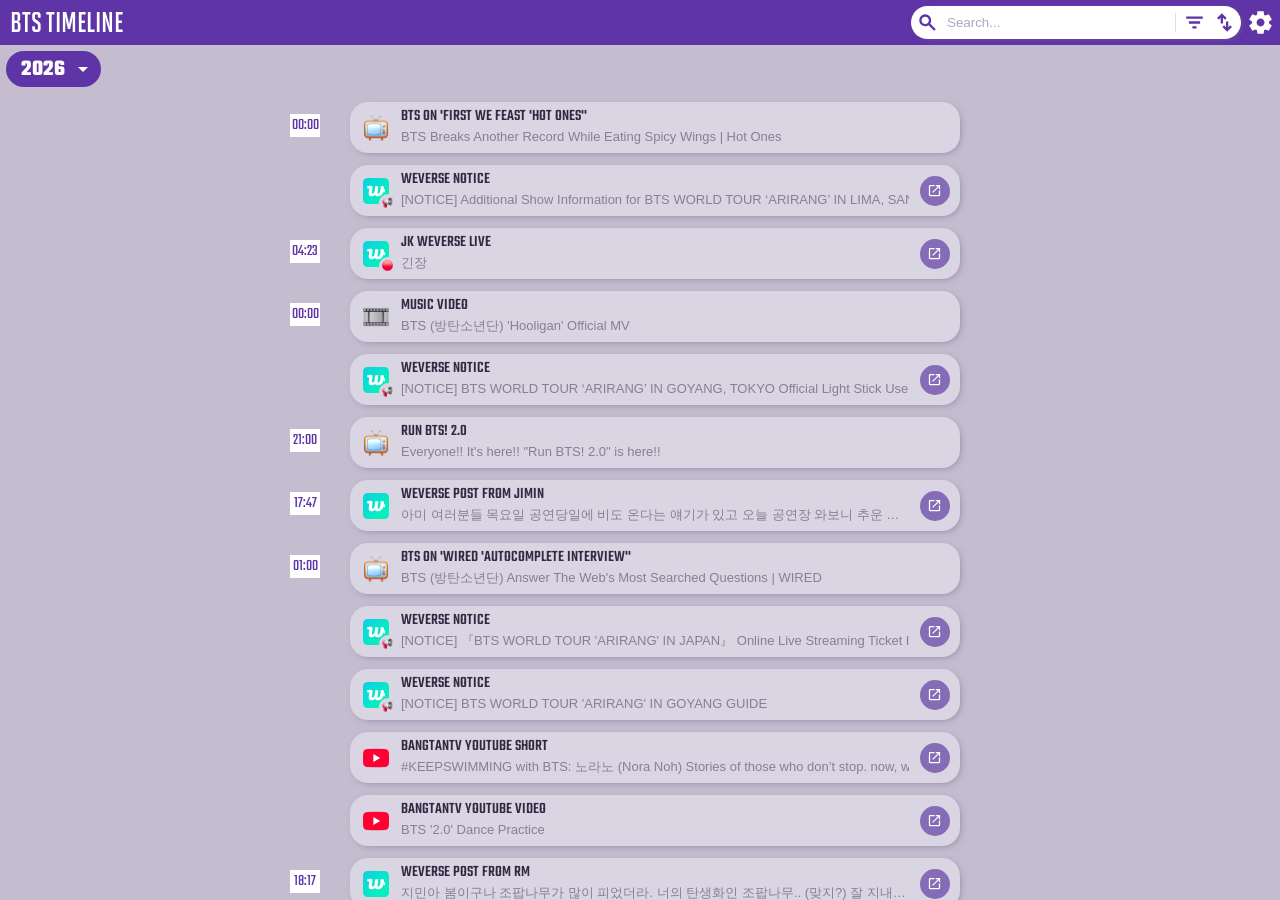
==== index.html @ 4c01f521 "Add files via upload" ====
<!DOCTYPE html>
<html lang="en">
<head>
    <meta charset="UTF-8">
    <meta name="viewport" content="width=device-width, initial-scale=1.0">
    <title>BTS Timeline</title>
    <link rel="stylesheet" href="style.css">
    <base target="_blank">
</head>
<body>
    <header>
        <!-- <div class="menu-btn"></div> -->
        <h1>BTS TIMELINE</h1>
                <div class="search-filter-order">
            <span class="search"></span>
            <input type="text" id="search" placeholder="Search..." oninput="filterItems()">
            <span class="filter">
                <div class="overlay">
                    <div class="box">
                        <h2>FILTER</h2>
                        <ul>
                            <li><label for="music"><input type="checkbox" checked="" id="music">Discography</label></li>
                            <li><label for="filmography"><input type="checkbox" checked="" id="filmography">Filmography</label></li>
                            <li><label for="videos"><input type="checkbox" checked="" id="videos">Videos</label></li>
                            <li><label for="photos"><input type="checkbox" checked="" id="photos">Photos</label></li>
                            <li><label for="dvd"><input type="checkbox" checked="" id="dvd">DVD / blu-ray / digital code</label></li>
                            <li><label for="live"><input type="checkbox" checked="" id="live">Livestreams</label></li>
                            
                            <li><label for="socialmedia"><input type="checkbox" checked="" id="socialmedia">Social Media</label></li>
                                <li><label for="youtube"><input type="checkbox" checked="" id="youtube">YouTube</label></li>
                                <li><label for="weverse"><input type="checkbox" checked="" id="weverse">Weverse</label></li>
                                <li><label for="twitter"><input type="checkbox" checked="" id="twitter">Twitter</label></li>
                                <li><label for="tiktok"><input type="checkbox" checked="" id="tiktok">TikTok</label></li>
                                <li><label for="stationhead"><input type="checkbox" checked="" id="stationhead">Stationhead</label></li>
                        </ul>
                    </div>
                </div>
            </span>
            <span class="order">
                <div class="overlay">
                    <div class="box">
                        <h2>ORDER</h2>
                        <ul>
                            <li><label for="newestfirst"><input type="radio" name="order" checked="" id="newestfirst">Newest first</label></li>
                            <li><label for="oldestfirst"><input type="radio" name="order" id="oldestfirst">Oldest first</label></li>
                        </ul>
                    </div>
                </div>
            </span>
        </div>
        <div class="settings-btn">
            <div class="settings">
                <h2>LANGUAGE</h2>
                <label for="english"><input name="language" type="radio" checked="" id="english">English</label>
                <label for="korean"><input name="language" type="radio" id="korean">Korean</label>
                <br>
                <h2>THEME</h2>
                <label for="theme-light"><input name="theme" type="radio" checked="" id="theme-light">Light</label>
                <label for="theme-dark"><input name="theme" type="radio" id="theme-dark">Dark</label>
                <br>

                <h2>SHOW/HIDE</h2>
                <p>TIME</p>
                <label for="showtime"><input name="time" type="radio" checked="" id="showtime">SHOW</label>
                <label for="hidetime"><input name="time" type="radio" id="hidetime">HIDE</label>
                <p>WEEKDAY</p>
                <label for="showweekday"><input name="weekday" type="radio" checked="" id="showweekday">SHOW</label>
                <label for="hideweekday"><input name="weekday" type="radio" id="hideweekday">HIDE</label>
            </div>
        </div>
</header>
    <main>
        <!-- <div class="above-timeline">
        <div class="year">
            <h2>2026</h2>
            <div class="overlay">
            <div class="select-year">
                <ol>
                    <li id="selected-year">2026</li>
                    <li><a target="_parent" href="years/2025.html">2025</a></li>
                    <li><a target="_parent" href="years/2024.html">2024</a></li>
                    <li><a target="_parent" href="years/2023.html">2023</a></li>
                    <li><a target="_parent" href="years/2022.html">2022</a></li>
                    <li><a target="_parent" href="years/2021.html">2021</a></li>
                    <li><a target="_parent" href="years/2020.html">2020</a></li>
                    <li><a target="_parent" href="years/2019.html">2019</a></li>
                    <li><a target="_parent" href="years/2018.html">2018</a></li>
                    <li><a target="_parent" href="years/2017.html">2017</a></li>
                    <li><a target="_parent" href="years/2016.html">2016</a></li>
                    <li><a target="_parent" href="years/2015.html">2015</a></li>
                    <li><a target="_parent" href="years/2014.html">2014</a></li>
                    <li><a target="_parent" href="years/2013.html">2013</a></li>
                    <li><a target="_parent" href="years/2012.html">2012</a></li>
                </ol>
            </div>
            </div>
        </div>
        <div class="search-filter-order">
            <span class="search"></span>
            <input type="text" id="search" placeholder="Search..." oninput="filterItems()">
            <span class="filter">
                <div class="overlay">
                    <div class="box">
                        <h2>FILTER</h2>
                        <ul>
                            <li><label for="music"><input type="checkbox" checked="" id="music">Discography</label></li>
                            <li><label for="filmography"><input type="checkbox" checked="" id="filmography">Filmography</label></li>
                            <li><label for="videos"><input type="checkbox" checked="" id="videos">Videos</label></li>
                            <li><label for="photos"><input type="checkbox" checked="" id="photos">Photos</label></li>
                            <li><label for="dvd"><input type="checkbox" checked="" id="dvd">DVD / blu-ray / digital code</label></li>
                            <li><label for="live"><input type="checkbox" checked="" id="live">Livestreams</label></li>
                            
                            <li><label for="socialmedia"><input type="checkbox" checked="" id="socialmedia">Social Media</label></li>
                                <li><label for="youtube"><input type="checkbox" checked="" id="youtube">YouTube</label></li>
                                <li><label for="weverse"><input type="checkbox" checked="" id="weverse">Weverse</label></li>
                                <li><label for="twitter"><input type="checkbox" checked="" id="twitter">Twitter</label></li>
                                <li><label for="tiktok"><input type="checkbox" checked="" id="tiktok">TikTok</label></li>
                                <li><label for="stationhead"><input type="checkbox" checked="" id="stationhead">Stationhead</label></li>
                        </ul>
                    </div>
                </div>
            </span>
            <span class="order">
                <div class="overlay">
                    <div class="box">
                        <h2>ORDER</h2>
                        <ul>
                            <li><label for="newestfirst"><input type="radio" name="order" checked="" id="newestfirst">Newest first</label></li>
                            <li><label for="oldestfirst"><input type="radio" name="order" id="oldestfirst">Oldest first</label></li>
                        </ul>
                    </div>
                </div>
            </span>
        </div>
        </div> -->

                <div class="year">
            <h2>2026</h2>
            <div class="overlay">
            <div class="select-year">
                <ol>
                    <li id="selected-year">2026</li>
                    <li><a target="_parent" href="years/2025.html">2025</a></li>
                    <li><a target="_parent" href="years/2024.html">2024</a></li>
                    <li><a target="_parent" href="years/2023.html">2023</a></li>
                    <li><a target="_parent" href="years/2022.html">2022</a></li>
                    <li><a target="_parent" href="years/2021.html">2021</a></li>
                    <li><a target="_parent" href="years/2020.html">2020</a></li>
                    <li><a target="_parent" href="years/2019.html">2019</a></li>
                    <li><a target="_parent" href="years/2018.html">2018</a></li>
                    <li><a target="_parent" href="years/2017.html">2017</a></li>
                    <li><a target="_parent" href="years/2016.html">2016</a></li>
                    <li><a target="_parent" href="years/2015.html">2015</a></li>
                    <li><a target="_parent" href="years/2014.html">2014</a></li>
                    <li><a target="_parent" href="years/2013.html">2013</a></li>
                    <li><a target="_parent" href="years/2012.html">2012</a></li>
                </ol>
            </div>
            </div>
        </div>
        
        <ol class="timeline">

    <li class="weverse notice">
<time datetime="2026-01-05"></time>
<article>
<div class="entry-main">
<span class="icon"></span>
<div class="entry-text">
<h5>WEVERSE NOTICE</h5>
<p class="kor">[공지] 방탄소년단 정규 5집 발매 및 월드투어 개최 안내</p>
<p class="eng">[NOTICE] BTS The 5th Album Release and World Tour Announcement</p>
</div>
<a href="https://weverse.io/bts/notice/32916"></a>
</div>
</article>
</li>
<li class="youtube bangtantv">
<time datetime="2026-01-07"></time>
<article>
<div class="entry-main">
<span class="icon"></span>
<div class="entry-text">
<h5>BANGTANTV YOUTUBE VIDEO</h5>
<p class="kor">[PREVIEW] 진 (Jin) 'RUNSEOKJIN_EP.TOUR in GOYANG' The Original SPOT 1</p>
<p class="eng">[PREVIEW] 진 (Jin) 'RUNSEOKJIN_EP.TOUR in GOYANG' The Original SPOT 1</p>
</div>
<a href="https://www.youtube.com/watch?v=VgONZ_UO7AQ"></a>
</div>
</article>
</li>
<li class="youtube bangtantv">
<time datetime="2026-01-07"></time>
<article>
<div class="entry-main">
<span class="icon"></span>
<div class="entry-text">
<h5>BANGTANTV YOUTUBE SHORT</h5>
<p class="kor">'#RUNSEOKJIN_EP.TOUR in GOYANG' The Original SPOT 1</p>
<p class="eng">'#RUNSEOKJIN_EP.TOUR in GOYANG' The Original SPOT 1</p>
</div>
<a href="https://www.youtube.com/shorts/Zolq65TiHnk"></a>
</div>
</article>
</li>
<li class="youtube bangtantv">
<time datetime="2026-01-08"></time>
<article>
<div class="entry-main">
<span class="icon"></span>
<div class="entry-text">
<h5>BANGTANTV YOUTUBE VIDEO</h5>
<p class="kor">[PREVIEW] 진 (Jin) 'RUNSEOKJIN_EP.TOUR in GOYANG' The Original SPOT 2</p>
<p class="eng">[PREVIEW] 진 (Jin) 'RUNSEOKJIN_EP.TOUR in GOYANG' The Original SPOT 2</p>
</div>
<a href="https://www.youtube.com/watch?v=ps1o5KW3298"></a>
</div>
</article>
</li>
<li class="youtube bangtantv">
<time datetime="2026-01-08"></time>
<article>
<div class="entry-main">
<span class="icon"></span>
<div class="entry-text">
<h5>BANGTANTV YOUTUBE SHORT</h5>
<p class="kor">'#RUNSEOKJIN_EP.TOUR in GOYANG' The Original SPOT 2</p>
<p class="eng">'#RUNSEOKJIN_EP.TOUR in GOYANG' The Original SPOT 2</p>
</div>
<a href="https://www.youtube.com/shorts/AqRsyHirljg"></a>
</div>
</article>
</li>
<li class="weverse notice">
<time datetime="2026-01-08"></time>
<article>
<div class="entry-main">
<span class="icon"></span>
<div class="entry-text">
<h5>WEVERSE NOTICE</h5>
<p class="kor">[공지] Jin '#RUNSEOKJIN_EP.TOUR in GOYANG' The Original(DIGITAL CODE) 출시 안내</p>
<p class="eng">[NOTICE] Jin '#RUNSEOKJIN_EP.TOUR in GOYANG' The Original(DIGITAL CODE) Release announcement</p>
</div>
<a href="https://weverse.io/bts/notice/32947"></a>
</div>
</article>
</li>
<li class="weverse notice">
<time datetime="2026-01-08"></time>
<article>
<div class="entry-main">
<span class="icon"></span>
<div class="entry-text">
<h5>WEVERSE NOTICE</h5>
<p class="kor">[공지] Jin 'CHALLENGE BOOK' 출시 안내</p>
<p class="eng">[NOTICE] Jin 'CHALLENGE BOOK' Release announcement</p>
</div>
<a href="https://weverse.io/bts/notice/32948"></a>
</div>
</article>
</li>
<li class="youtube bangtantv">
<time datetime="2026-01-09"></time>
<article>
<div class="entry-main">
<span class="icon"></span>
<div class="entry-text">
<h5>BANGTANTV YOUTUBE VIDEO</h5>
<p class="kor">진 (Jin) 'RUNSEOKJIN_EP.TOUR' THE MOVIE Visualizer</p>
<p class="eng">진 (Jin) 'RUNSEOKJIN_EP.TOUR' THE MOVIE Visualizer</p>
</div>
<a href="https://www.youtube.com/watch?v=RZCbSIpHoAU"></a>
</div>
</article>
</li>
<li class="weverse notice">
<time datetime="2026-01-14"></time>
<article>
<div class="entry-main">
<span class="icon"></span>
<div class="entry-text">
<h5>WEVERSE NOTICE</h5>
<p class="kor">[공지] BTS WORLD TOUR ‘ARIRANG’ 개최 안내</p>
<p class="eng">[NOTICE] BTS WORLD TOUR ‘ARIRANG’ Announcement</p>
</div>
<a href="https://weverse.io/bts/notice/33088"></a>
</div>
</article>
</li>
<li class="weverse notice">
<time datetime="2026-01-14"></time>
<article>
<div class="entry-main">
<span class="icon"></span>
<div class="entry-text">
<h5>WEVERSE NOTICE</h5>
<p class="kor">[공지] BTS WORLD TOUR 'ARIRANG' IN GOYANG 안내</p>
<p class="eng">[NOTICE] BTS WORLD TOUR 'ARIRANG' IN GOYANG Announcement</p>
</div>
<a href="https://weverse.io/bts/notice/33094"></a>
</div>
</article>
</li>
<li class="weverse notice">
<time datetime="2026-01-14"></time>
<article>
<div class="entry-main">
<span class="icon"></span>
<div class="entry-text">
<h5>WEVERSE NOTICE</h5>
<p class="kor">[공지] BTS (방탄소년단) WORLD TOUR ‘ARIRANG’ IN NORTH AMERICA & EUROPE 예매 안내</p>
<p class="eng">[NOTICE] BTS WORLD TOUR ‘ARIRANG’ IN NORTH AMERICA & EUROPE Ticket Information</p>
</div>
<a href="https://weverse.io/bts/notice/33091"></a>
</div>
</article>
</li>
<li class="weverse notice">
<time datetime="2026-01-14"></time>
<article>
<div class="entry-main">
<span class="icon"></span>
<div class="entry-text">
<h5>WEVERSE NOTICE</h5>
<p class="kor">[お知らせ] 『BTS WORLD TOUR 'ARIRANG' IN JAPAN』 公演詳細およびBTS JAPAN OFFICIAL FANCLUB / BTS JAPAN OFFICIAL MOBILE 会員先行抽選受付のご案内</p>
<p class="eng">[お知らせ] 『BTS WORLD TOUR 'ARIRANG' IN JAPAN』 公演詳細およびBTS JAPAN OFFICIAL FANCLUB / BTS JAPAN OFFICIAL MOBILE 会員先行抽選受付のご案内</p>
</div>
<a href="https://weverse.io/bts/notice/33115"></a>
</div>
</article>
</li>
<li class="weverse notice">
<time datetime="2026-01-14"></time>
<article>
<div class="entry-main">
<span class="icon"></span>
<div class="entry-text">
<h5>WEVERSE NOTICE</h5>
<p class="kor">[공지] 『BTS WORLD TOUR 'ARIRANG' IN JAPAN』ARMY Membership (GLOBAL/US) 팬클럽 추첨제 예매 안내 (+링크 추가)</p>
<p class="eng">[NOTICE] 『BTS WORLD TOUR 'ARIRANG' IN JAPAN』ARMY Membership (GLOBAL/USA) Holder Advance Raffle Entry Information (+ Add link)</p>
</div>
<a href="https://weverse.io/bts/notice/33116"></a>
</div>
</article>
</li>
<li class="weverse live">
<time datetime="2026-01-16 17:42">17:42</time>
<article>
<div class="entry-main">
<span class="icon"></span>
<div class="entry-text">
<h5>BTS WEVERSE LIVE</h5>
<p class="kor">아미랑 아리랑</p>
<p class="eng">아미랑 아리랑</p>
</div>
<a href="https://weverse.io/bts/live/3-218413123"></a>
</div>
</article>
</li>
<li class="weverse">
<time datetime="2026-01-16 20:11">20:11</time>
<article>
<div class="entry-main">
<span class="icon"></span>
<div class="entry-text">
<h5>WEVERSE POST FROM RM</h5>
<p>제게 ‘사랑’은 여전히 복잡한 말입니다.
제가 단 한 번이라도 누군가를 제대로 사랑한 적이 있었을까요.
그 질문을 오래 붙잡고 있었지만
확실해지는 것은 하나뿐이더라구요.
나는 아직도 잘 모른다는 사실.

지난 한 해 많은 것에 갇혀 있었어요.
있다가도 사라지고,
오다가도 떠나가는 것이 얼마나 많은지
그 사이에서 숱하게 흔들리고, 괴로워하며
많은 실수들을 지나왔습니다.
그 시간을 거쳐
이제 겨우 봄을 바라보고 서 있는 기분.
이 기다림이 마지막은 아니겠지만,
그래도 멈추지 않고 여기까지 왔어요.
다행이죠.

저는 생각이 참 많고,
매번 성장했다고 앞으로도 믿어보려 하겠지만
또다시 실패하고 실수할 거에요.
그 과정에서 누군가를 서운케 하고
스스로에게 상처를 입히기도 하겠죠?
다만 이제는 알 것 같아요.
잘 해보려 했다는 말이 모든 답이 돼주진 않는다는 걸.

오랜만의 복귀가 무척 설레면서도
마음은 겸허합니다.
말을 숨을 고르고 골라도 아직도 거칠고 서툴고,
또 말이 많아지는 이유를 잘 모르겠습니다.
그래도 숨지 않고 말해보려 해요.

여전히
좋은 음악이 만들어지면 심장이 뛰고,
멤버들과 장난치다 보면 아이처럼 웃게 됩니다.
그리고 밤의 숲처럼 빛날 관객석의 아미밤들을 생각하면
눈물이 날 것 같은 기분이 되어요.
이 에너지와 마음이 저를, 그리고 우리를
여기까지 데려왔다고 믿으니까요.

누군가는 지켜보고
누군가는 떠나고
누군가는 걱정하고, 아쉬워하고, 비난하기도 하겠죠?
그럼에도 어떤 형태로든
저희를 기다려주는 마음이 있다면
그게 당신의 사랑이라면
저는 몇 번이라도 다시 일어서고 싶습니다.
비틀비틀 하더라도!

한 사람이 세계를 사랑해보려는 방식.
살아보려는 방식.
우리 모두가 하나의 우주라면
그게 그 우주의 전부일지도 모르겠어요.

그런 마음으로
기다리고 또 기다립니다.
새해 인사가 늦었습니다.
저 말이죠 이제 더 나아가 보려구요.
해가 떠오르는 곳, 봄이 들리는 곳-
그리고 마침내 당신이 계신 곳으로!

최근 마음에 오래 남은 릴케의 문장으로
엉망인 글을 마칩니다.
사랑은 여전히 복잡하지만,
그럼에도 저는 단순한 마음으로 말하고 싶어요.
사랑한다 고
!

Let everything happen to you: beauty and terror.
Just keep going. No feeling is final.</p>
</div>
<a href="https://weverse.io/bts/artist/2-168888695"></a>
</div>
</article>
</li>
<li class="weverse notice">
<time datetime="2026-01-16"></time>
<article>
<div class="entry-main">
<span class="icon"></span>
<div class="entry-text">
<h5>WEVERSE NOTICE</h5>
<p class="kor">[공지] BTS (방탄소년단) 정규 5집 'ARIRANG' 예약 구매 안내</p>
<p class="eng">[NOTICE] BTS The 5th Album “ARIRANG” Pre-Order</p>
</div>
<a href="https://weverse.io/bts/notice/33171"></a>
</div>
</article>
</li>
<li class="weverse notice">
<time datetime="2026-01-16"></time>
<article>
<div class="entry-main">
<span class="icon"></span>
<div class="entry-text">
<h5>WEVERSE NOTICE</h5>
<p class="kor">[공지] BTS 정규 5집 ‘ARIRANG’ 예약 구매자 대상 BTS WORLD TOUR ‘ARIRANG’ IN GOYANG SOUND CHECK 이벤트 안내</p>
<p class="eng">[NOTICE] BTS WORLD TOUR ‘ARIRANG’ IN GOYANG SOUND CHECK Event for BTS The 5th Album 'ARIRANG' Pre-order Customers</p>
</div>
<a href="https://weverse.io/bts/notice/33155"></a>
</div>
</article>
</li>
<li class="weverse notice">
<time datetime="2026-01-19"></time>
<article>
<div class="entry-main">
<span class="icon"></span>
<div class="entry-text">
<h5>WEVERSE NOTICE</h5>
<p class="kor">[공지] &lt;V 'TYPE 非'&gt; VOD 시청안내</p>
<p class="eng">[Notice] How to watch &lt;V 'TYPE 非'&gt; VOD</p>
</div>
<a href="https://weverse.io/bts/notice/33228"></a>
</div>
</article>
</li>
<li class="weverse">
<time datetime="2026-01-20 18:41">18:41</time>
<article>
<div class="entry-main">
<span class="icon"></span>
<div class="entry-text">
<h5>WEVERSE POST FROM JIN</h5>
</div>
<a href="https://weverse.io/bts/artist/3-218702559"></a>
</div>
</article>
</li>
<li class="weverse notice">
<time datetime="2026-01-20"></time>
<article>
<div class="entry-main">
<span class="icon"></span>
<div class="entry-text">
<h5>WEVERSE NOTICE</h5>
<p class="kor">[공지] BTS WORLD TOUR 'ARIRANG' IN GOYANG 예매 패키지 Play&Stay 오픈 안내</p>
<p class="eng">[NOTICE] BTS WORLD TOUR 'ARIRANG' IN GOYANG Reservation Package Play&Stay Now Open</p>
</div>
<a href="https://weverse.io/bts/notice/33269"></a>
</div>
</article>
</li>
<li class="weverse notice">
<time datetime="2026-01-21"></time>
<article>
<div class="entry-main">
<span class="icon"></span>
<div class="entry-text">
<h5>WEVERSE NOTICE</h5>
<p class="kor">[공지] [Special Price] #RUNSEOKJIN_EP.TOUR_ENCORE VOD 사전 예약 판매 안내</p>
<p class="eng">[NOTICE] Pre-order [Special Price] #RUNSEOKJIN_EP.TOUR_ENCORE VOD</p>
</div>
<a href="https://weverse.io/bts/notice/33146"></a>
</div>
</article>
</li>
<li class="weverse notice">
<time datetime="2026-01-21"></time>
<article>
<div class="entry-main">
<span class="icon"></span>
<div class="entry-text">
<h5>WEVERSE NOTICE</h5>
<p class="kor">[공지] BTS (방탄소년단) WORLD TOUR ‘ARIRANG’ IN MEXICO CITY & MADRID 선예매 일시 변경 안내</p>
<p class="eng">[NOTICE] ARMY MEMBERSHIP PRESALE schedule changes for BTS WORLD TOUR ‘ARIRANG’ IN MEXICO CITY & MADRID</p>
</div>
<a href="https://weverse.io/bts/notice/33343"></a>
</div>
</article>
</li>
<li class="weverse">
<time datetime="2026-01-22 20:17">20:17</time>
<article>
<div class="entry-main">
<span class="icon"></span>
<div class="entry-text">
<h5>WEVERSE POST FROM JIN</h5>
<p>우리 아미분들이 만들어주신 소중한 상
이제야 저에게 전달이 되었습니다 감사합니당
소중히 간직하겠습니다!</p>
</div>
<a href="https://weverse.io/bts/artist/4-218843337"></a>
</div>
</article>
</li>
<li class="weverse">
<time datetime="2026-01-22 23:20">23:20</time>
<article>
<div class="entry-main">
<span class="icon"></span>
<div class="entry-text">
<h5>WEVERSE POST FROM J-HOPE</h5>
<p>우리 아미 빨리 보고싶다잉!!!</p>
</div>
<a href="https://weverse.io/bts/artist/4-218859169"></a>
</div>
</article>
</li>
<li class="weverse notice">
<time datetime="2026-01-22"></time>
<article>
<div class="entry-main">
<span class="icon"></span>
<div class="entry-text">
<h5>WEVERSE NOTICE</h5>
<p class="kor">[공지] 방탄소년단 멤버십 및 투어 티켓 관련 불법 웹사이트 주의 안내</p>
<p class="eng">[NOTICE] Warning Against Fraudulent BTS Membership and Tour Ticket Websites</p>
</div>
<a href="https://weverse.io/bts/notice/33371"></a>
</div>
</article>
</li>
<li class="weverse notice">
<time datetime="2026-01-23"></time>
<article>
<div class="entry-main">
<span class="icon"></span>
<div class="entry-text">
<h5>WEVERSE NOTICE</h5>
<p class="kor">[공지] BTS (방탄소년단) WORLD TOUR ‘ARIRANG’ IN TAMPA & STANFORD 회차 추가 안내</p>
<p class="eng">[NOTICE] Additional Show Information for BTS WORLD TOUR ‘ARIRANG’ IN TAMPA & STANFORD</p>
</div>
<a href="https://weverse.io/bts/notice/33372"></a>
</div>
</article>
</li>
<li class="weverse notice">
<time datetime="2026-01-24"></time>
<article>
<div class="entry-main">
<span class="icon"></span>
<div class="entry-text">
<h5>WEVERSE NOTICE</h5>
<p class="kor">[공지] BTS (방탄소년단) WORLD TOUR ‘ARIRANG’ IN LAS VEGAS 회차 추가 안내</p>
<p class="eng">[NOTICE] Additional Show Information for BTS WORLD TOUR ‘ARIRANG’ IN LAS VEGAS</p>
</div>
<a href="https://weverse.io/bts/notice/33374"></a>
</div>
</article>
</li>
<li class="weverse notice">
<time datetime="2026-01-25"></time>
<article>
<div class="entry-main">
<span class="icon"></span>
<div class="entry-text">
<h5>WEVERSE NOTICE</h5>
<p class="kor">[공지] &lt;Jin '#RUNSEOKJIN_EP.TOUR in GOYANG' The Original&gt; VOD 시청안내</p>
<p class="eng">[Notice] How to Watch &lt;Jin ‘#RUNSEOKJIN_EP.TOUR in GOYANG’ The Original&gt; VOD</p>
</div>
<a href="https://weverse.io/bts/notice/33357"></a>
</div>
</article>
</li>
<li class="dvd">
<time datetime="2026-01-26"></time>
<article>
<div class="entry-main">
<span class="icon"></span>
<div class="entry-text">
<h5>DIGITAL CODE [CONCERT]</h5>
<p>Jin ‘#RUNSEOKJIN_EP.TOUR in GOYANG’ The Original</p>
</div>
</div>
</article>
</li>
<li class="weverse notice">
<time datetime="2026-01-26"></time>
<article>
<div class="entry-main">
<span class="icon"></span>
<div class="entry-text">
<h5>WEVERSE NOTICE</h5>
<p class="kor">[공지] &lt;#RUNSEOKJIN_EP.TOUR in JAPAN&gt; VOD 시청안내</p>
<p class="eng">[Notice] How to watch &lt;#RUNSEOKJIN_EP.TOUR in JAPAN&gt; VOD</p>
</div>
<a href="https://weverse.io/bts/notice/33358"></a>
</div>
</article>
</li>
<li class="weverse notice">
<time datetime="2026-01-30"></time>
<article>
<div class="entry-main">
<span class="icon"></span>
<div class="entry-text">
<h5>WEVERSE NOTICE</h5>
<p class="kor">[공지] #RUNSEOKJIN_EP.TOUR_ENCORE VOD 상시 판매 안내</p>
<p class="eng">[Notice] #RUNSEOKJIN_EP.TOUR_ENCORE VOD Available for Ongoing Purchases</p>
</div>
<a href="https://weverse.io/bts/notice/33434"></a>
</div>
</article>
</li>
<li class="youtube bangtantv">
<time datetime="2026-02-05"></time>
<article>
<div class="entry-main">
<span class="icon"></span>
<div class="entry-text">
<h5>BANGTANTV YOUTUBE VIDEO</h5>
<p class="kor">BTS OFFICIAL LIGHT STICK VER.4</p>
<p class="eng">BTS OFFICIAL LIGHT STICK VER.4</p>
</div>
<a href="https://www.youtube.com/watch?v=BRYAWqGjmPo"></a>
</div>
</article>
</li>
<li class="weverse notice">
<time datetime="2026-02-05"></time>
<article>
<div class="entry-main">
<span class="icon"></span>
<div class="entry-text">
<h5>WEVERSE NOTICE</h5>
<p class="kor">[공지] BTS OFFICIAL LIGHT STICK VER.4 출시 및 연동 지원 안내</p>
<p class="eng">[NOTICE] BTS OFFICIAL LIGHT STICK VER.4 Release and Wireless Control Support</p>
</div>
<a href="https://weverse.io/bts/notice/33579"></a>
</div>
</article>
</li>
<li class="weverse notice">
<time datetime="2026-02-09"></time>
<article>
<div class="entry-main">
<span class="icon"></span>
<div class="entry-text">
<h5>WEVERSE NOTICE</h5>
<p class="kor">[공지] BTS THE COMEBACK LIVE | ARIRANG 공연 안내</p>
<p class="eng">[NOTICE] BTS THE COMEBACK LIVE | ARIRANG Event</p>
</div>
<a href="https://weverse.io/bts/notice/33624"></a>
</div>
</article>
</li>
<li class="youtube bangtantv">
<time datetime="2026-02-10"></time>
<article>
<div class="entry-main">
<span class="icon"></span>
<div class="entry-text">
<h5>BANGTANTV YOUTUBE VIDEO</h5>
<p class="kor">BTS (방탄소년단) OFFICIAL LIGHT STICK VER.4 User Guide</p>
<p class="eng">BTS (방탄소년단) OFFICIAL LIGHT STICK VER.4 User Guide</p>
</div>
<a href="https://www.youtube.com/watch?v=Sz6X9Ge9ouU"></a>
</div>
</article>
</li>
<li class="weverse notice">
<time datetime="2026-02-10"></time>
<article>
<div class="entry-main">
<span class="icon"></span>
<div class="entry-text">
<h5>WEVERSE NOTICE</h5>
<p class="kor">[공지] BTS 컴백 라이브: ARIRANG Weverse Global 예약 구매자 대상 참여 안내</p>
<p class="eng">[NOTICE] BTS THE COMEBACK LIVE | ARIRANG Event for Weverse Global Pre-order Customers</p>
</div>
<a href="https://weverse.io/bts/notice/33611"></a>
</div>
</article>
</li>
<li class="weverse notice">
<time datetime="2026-02-10"></time>
<article>
<div class="entry-main">
<span class="icon"></span>
<div class="entry-text">
<h5>WEVERSE NOTICE</h5>
<p class="kor">[공지] BTS 공식 응원봉 Ver.4 모바일 앱 출시 안내</p>
<p class="eng">[NOTICE] BTS Official Light Stick Ver.4 Mobile App Release Information</p>
</div>
<a href="https://weverse.io/bts/notice/33661"></a>
</div>
</article>
</li>
<li class="weverse notice">
<time datetime="2026-02-12"></time>
<article>
<div class="entry-main">
<span class="icon"></span>
<div class="entry-text">
<h5>WEVERSE NOTICE</h5>
<p class="kor">[공지] BTS WORLD TOUR ‘ARIRANG’ IN GOYANG 온라인 라이브 스트리밍 진행 안내</p>
<p class="eng">[NOTICE] BTS WORLD TOUR ‘ARIRANG’ IN GOYANG Online Live Streaming</p>
</div>
<a href="https://weverse.io/bts/notice/33684"></a>
</div>
</article>
</li>
<li class="weverse notice">
<time datetime="2026-02-12"></time>
<article>
<div class="entry-main">
<span class="icon"></span>
<div class="entry-text">
<h5>WEVERSE NOTICE</h5>
<p class="kor">[공지] BTS WORLD TOUR 'ARIRANG' 고양, 도쿄 LIVE VIEWING 개최 안내</p>
<p class="eng">[NOTICE] BTS WORLD TOUR 'ARIRANG' IN GOYANG & TOKYO: LIVE VIEWING</p>
</div>
<a href="https://weverse.io/bts/notice/33720"></a>
</div>
</article>
</li>
<li class="weverse">
<time datetime="2026-02-14 20:09">20:09</time>
<article>
<div class="entry-main">
<span class="icon"></span>
<div class="entry-text">
<h5>WEVERSE POST FROM JIN</h5>
<p>퇴근~~</p>
</div>
<a href="https://weverse.io/bts/artist/3-220567201"></a>
</div>
</article>
</li>
<li class="weverse">
<time datetime="2026-02-17 01:07">01:07</time>
<article>
<div class="entry-main">
<span class="icon"></span>
<div class="entry-text">
<h5>WEVERSE POST FROM V</h5>
<p>설날 잘 보내 보고싶다! 떡국 챙겨먹어!</p>
</div>
<a href="https://weverse.io/bts/artist/3-220765212"></a>
</div>
</article>
</li>
<li class="weverse live">
<time datetime="2026-02-18 20:54">20:54</time>
<article>
<div class="entry-main">
<span class="icon"></span>
<div class="entry-text">
<h5>J-HOPE WEVERSE LIVE</h5>
<p class="kor">생일생일 HoBi HB</p>
<p class="eng">생일생일 HoBi HB</p>
</div>
<a href="https://weverse.io/bts/live/2-170151232"></a>
</div>
</article>
</li>
<li class="tiktok">
<time datetime="2026-02-18"></time>
<article>
<div class="entry-main">
<span class="icon"></span>
<div class="entry-text">
<h5>J-HOPE TIKTOK</h5>
<p>🥳32🥲</p>
</div>
<a href="https://www.tiktok.com/@iamurhope/video/7607875381873659143"></a>
</div>
</article>
</li>
<li class="tiktok">
<time datetime="2026-02-18"></time>
<article>
<div class="entry-main">
<span class="icon"></span>
<div class="entry-text">
<h5>J-HOPE TIKTOK</h5>
<p>🫠</p>
</div>
<a href="https://www.tiktok.com/@iamurhope/video/7608097885187525895"></a>
</div>
</article>
</li>
<li class="weverse notice">
<time datetime="2026-02-20"></time>
<article>
<div class="entry-main">
<span class="icon"></span>
<div class="entry-text">
<h5>WEVERSE NOTICE</h5>
<p class="kor">[공지] BTS THE COMEBACK LIVE | ARIRANG 일반예매 안내 (+JPN, CHN, ESP updated)</p>
<p class="eng">[NOTICE] BTS THE COMEBACK LIVE | ARIRANG General Onsale Information (+JPN, CHN, ESP updated)</p>
</div>
<a href="https://weverse.io/bts/notice/33823"></a>
</div>
</article>
</li>
<li class="weverse">
<time datetime="2026-02-21 18:07">18:07</time>
<article>
<div class="entry-main">
<span class="icon"></span>
<div class="entry-text">
<h5>WEVERSE POST FROM RM</h5>
<p>하면 된다</p>
</div>
<a href="https://weverse.io/bts/artist/2-170253144"></a>
</div>
</article>
</li>
<li class="weverse live">
<time datetime="2026-02-21 23:53">23:53</time>
<article>
<div class="entry-main">
<span class="icon"></span>
<div class="entry-text">
<h5>V WEVERSE LIVE</h5>
<p class="kor">요</p>
<p class="eng">요</p>
</div>
<a href="https://weverse.io/bts/live/0-170248674"></a>
</div>
</article>
</li>
<li class="youtube bangtantv">
<time datetime="2026-02-25"></time>
<article>
<div class="entry-main">
<span class="icon"></span>
<div class="entry-text">
<h5>BANGTANTV YOUTUBE VIDEO</h5>
<p class="kor">BTS WORLD TOUR 'ARIRANG' LIVE VIEWING IN GOYANG & JAPAN Main Trailer</p>
<p class="eng">BTS WORLD TOUR 'ARIRANG' LIVE VIEWING IN GOYANG & JAPAN Main Trailer</p>
</div>
<a href="https://www.youtube.com/watch?v=w09RpSumTX8"></a>
</div>
</article>
</li>
<li class="weverse">
<time datetime="2026-02-26 05:38">05:38</time>
<article>
<div class="entry-main">
<span class="icon"></span>
<div class="entry-text">
<h5>WEVERSE POST FROM JUNG KOOK</h5>
<p>앨범 진짜 얼마 안 남았어요 진짜 조금만 더 기다려주세요
컴백하면 진짜 열심히 할게용
사랑합니데잉 💜💜💜💜💜💜💜</p>
</div>
<a href="https://weverse.io/bts/artist/2-170409176"></a>
</div>
</article>
</li>
<li class="weverse notice">
<time datetime="2026-02-26"></time>
<article>
<div class="entry-main">
<span class="icon"></span>
<div class="entry-text">
<h5>WEVERSE NOTICE</h5>
<p class="kor">[공지] BTS THE CITY ARIRANG - SEOUL 개최 공지</p>
<p class="eng">[NOTICE] BTS THE CITY ARIRANG - SEOUL</p>
</div>
<a href="https://weverse.io/bts/notice/33889"></a>
</div>
</article>
</li>
<li class="weverse notice">
<time datetime="2026-02-27"></time>
<article>
<div class="entry-main">
<span class="icon"></span>
<div class="entry-text">
<h5>WEVERSE NOTICE</h5>
<p class="kor">[공지] BTS WORLD TOUR ‘ARIRANG’ IN GOYANG 온라인 라이브 스트리밍 이용권 판매 안내</p>
<p class="eng">[NOTICE] BTS WORLD TOUR ‘ARIRANG’ IN GOYANG Online Live Streaming Ticket Information</p>
</div>
<a href="https://weverse.io/bts/notice/33887"></a>
</div>
</article>
</li>
<li class="weverse notice">
<time datetime="2026-02-27"></time>
<article>
<div class="entry-main">
<span class="icon"></span>
<div class="entry-text">
<h5>WEVERSE NOTICE</h5>
<p class="kor">[공지] BTS WORLD TOUR ‘ARIRANG’ IN GOYANG 온라인 라이브 스트리밍 이용권 판매 안내</p>
<p class="eng">[NOTICE] BTS WORLD TOUR ‘ARIRANG’ IN GOYANG Online Live Streaming Ticket Information</p>
</div>
<a href="https://weverse.io/bts/notice/33887"></a>
</div>
</article>
</li>
<li class="filmography guest">
<time datetime="2026-03-06"></time>
<article>
<div class="entry-main">
<span class="icon"></span>
<div class="entry-text">
<h5 class="kor">BTS on 'GQ's Actually Me'</h5>
<h5 class="eng">BTS on 'GQ's Actually Me'</h5>
<p>BTS (방탄소년단) Reply To Fans Online
</p>
</div>
</div>
</article>
</li>
<li class="weverse live">
<time datetime="2026-03-09 18:30">18:30</time>
<article>
<div class="entry-main">
<span class="icon"></span>
<div class="entry-text">
<h5>슈가 WEVERSE LIVE</h5>
<p class="kor">HBD SUGA</p>
<p class="eng">HBD SUGA</p>
</div>
<a href="https://weverse.io/bts/live/4-222327194"></a>
</div>
</article>
</li>
<li class="youtube bangtantv">
<time datetime="2026-03-09"></time>
<article>
<div class="entry-main">
<span class="icon"></span>
<div class="entry-text">
<h5>BANGTANTV YOUTUBE SHORT</h5>
<p class="kor">Happy SUGA Day 🎂 #SUGA #슈가 #HAPPYSUGADAY</p>
<p class="eng">Happy SUGA Day 🎂 #SUGA #슈가 #HAPPYSUGADAY</p>
</div>
<a href="https://www.youtube.com/shorts/N5gZMiROG6M"></a>
</div>
</article>
</li>
<li class="weverse notice">
<time datetime="2026-03-10"></time>
<article>
<div class="entry-main">
<span class="icon"></span>
<div class="entry-text">
<h5>WEVERSE NOTICE</h5>
<p class="kor">[공지] BTS 정규 5집 'ARIRANG' Official Merch. 판매 정보 안내</p>
<p class="eng">[NOTICE] BTS The 5th Album"ARIRANG" Official Merchandise Sales Information</p>
</div>
<a href="https://weverse.io/bts/notice/34135"></a>
</div>
</article>
</li>
<li class="video">
<time datetime="2026-03-13"></time>
<article>
<div class="entry-main">
<span class="icon"></span>
<div class="entry-text">
<h5>ALBUM ANIMATION TRAILER</h5>
<p class="kor">BTS (방탄소년단) '아리랑 (ARIRANG)' Animation Trailer: What is your love song?</p>
<p class="eng">BTS (방탄소년단) '아리랑 (ARIRANG)' Animation Trailer: What is your love song?</p>
</div>
</div>
</article>
</li>
<li class="weverse notice">
<time datetime="2026-03-13"></time>
<article>
<div class="entry-main">
<span class="icon"></span>
<div class="entry-text">
<h5>WEVERSE NOTICE</h5>
<p class="kor">[공지] BTS POP-UP : ARIRANG (@SHINSEGAE THE MAIN) 이용안내</p>
<p class="eng">[NOTICE] BTS POP-UP : ARIRANG (@SHINSEGAE THE MAIN) Visit Guide</p>
</div>
<a href="https://weverse.io/bts/notice/34094"></a>
</div>
</article>
</li>
<li class="weverse notice">
<time datetime="2026-03-13"></time>
<article>
<div class="entry-main">
<span class="icon"></span>
<div class="entry-text">
<h5>WEVERSE NOTICE</h5>
<p class="kor">[공지] BTS POP-UP : ARIRANG (@HYBE YONGSAN) 이용안내</p>
<p class="eng">[NOTICE] BTS POP-UP : ARIRANG (@HYBE YONGSAN) Visit Guide</p>
</div>
<a href="https://weverse.io/bts/notice/34224"></a>
</div>
</article>
</li>
<li class="weverse">
<time datetime="2026-03-15 17:51">17:51</time>
<article>
<div class="entry-main">
<span class="icon"></span>
<div class="entry-text">
<h5>WEVERSE POST FROM JIMIN</h5>
<p>아미 여러분 앨범 공개가 며칠 안남았습니다 !
너무 떨려서 어찌할 바를 모르겠네요
여러분이 행복하게 들어주시길 바라며 마무리까지 잘 해서 멋진 모습 보여드리겠습니다 !!
기대 많이 해주세요 사랑합니다 😊</p>
</div>
<a href="https://weverse.io/bts/artist/2-171298230"></a>
</div>
</article>
</li>
<li class="tiktok">
<time datetime="2026-03-15"></time>
<article>
<div class="entry-main">
<span class="icon"></span>
<div class="entry-text">
<h5>JUNG KOOK TIKTOK</h5>
<p>#JungKook #JK #BTS</p>
</div>
<a href="https://www.tiktok.com/@jungkook/video/7617492632305945877"></a>
</div>
</article>
</li>
<li class="weverse notice">
<time datetime="2026-03-16"></time>
<article>
<div class="entry-main">
<span class="icon"></span>
<div class="entry-text">
<h5>WEVERSE NOTICE</h5>
<p class="kor">[공지] BTS THE CITY ARIRANG - SEOUL 상세 공지 (+260325 updated)</p>
<p class="eng">[NOTICE] BTS THE CITY ARIRANG - SEOUL Notice (+260325 updated)</p>
</div>
<a href="https://weverse.io/bts/notice/34162"></a>
</div>
</article>
</li>
<li class="weverse notice">
<time datetime="2026-03-17"></time>
<article>
<div class="entry-main">
<span class="icon"></span>
<div class="entry-text">
<h5>WEVERSE NOTICE</h5>
<p class="kor">[공지] BTS THE CITY ARIRANG - SEOUL 사전 예약 신청 안내 (숭례문 미디어 파사드, 아미 마당, 러브 송 라운지)</p>
<p class="eng">[NOTICE] BTS THE CITY ARIRANG - SEOUL Reservation & Event Details (Sungnyemun Media Facade, Love Song Lounge, ARMY MADANG)</p>
</div>
<a href="https://weverse.io/bts/notice/34163"></a>
</div>
</article>
</li>
<li class="tiktok">
<time datetime="2026-03-17"></time>
<article>
<div class="entry-main">
<span class="icon"></span>
<div class="entry-text">
<h5>JUNG KOOK TIKTOK</h5>
<p>#JungKook #JK #BTS DC:@ChillLIT</p>
</div>
<a href="https://www.tiktok.com/@jungkook/video/7617878046552427797"></a>
</div>
</article>
</li>
<li class="weverse notice">
<time datetime="2026-03-18"></time>
<article>
<div class="entry-main">
<span class="icon"></span>
<div class="entry-text">
<h5>WEVERSE NOTICE</h5>
<p class="kor">[공지] BTS THE COMEBACK LIVE | ARIRANG - 공식 상품 현장 판매 및 부스 운영 안내</p>
<p class="eng">[NOTICE] On-Site Sales of BTS THE COMEBACK LIVE | ARIRANG Official Merchandise and Other Booths</p>
</div>
<a href="https://weverse.io/bts/notice/34288"></a>
</div>
</article>
</li>
<li class="tiktok">
<time datetime="2026-03-18"></time>
<article>
<div class="entry-main">
<span class="icon"></span>
<div class="entry-text">
<h5>BTS TIKTOK</h5>
<p>#BTS (#방탄소년단) ‘SWIM’ Official Teaser 1 #BTS_ARIRANG #BTS_SWIM</p>
</div>
<a href="https://www.tiktok.com/@bts_official_bighit/video/7618240210496851221"></a>
</div>
</article>
</li>
<li class="weverse">
<time datetime="2026-03-19 13:35">13:35</time>
<article>
<div class="entry-main">
<span class="icon"></span>
<div class="entry-text">
<h5>WEVERSE POST FROM JIN</h5>
<p>안녕하세요 진입니다
어느덧 컴백이 하루 남았습니다
많은 분들이 도와주시고 응원해주셔서 광화문에서 컴백쇼를 진행하게 되었습니다.
의미있는 곳에서 오랜만에 다같이 인사드릴 수 있어서 영광스럽고 도움주신 분들과 이해해주신 모든 분들께 너무 감사드린다고 말씀드리고 싶습니다.
저희도 최선을 다해 좋은 무대 보일 수 있도록 노력하겠습니다!
현장에서 보시는 분들은 안전에 꼭 유의해주시길 부탁드릴게요!</p>
</div>
<a href="https://weverse.io/bts/artist/0-171531572"></a>
</div>
</article>
</li>
<li class="weverse">
<time datetime="2026-03-19 13:44">13:44</time>
<article>
<div class="entry-main">
<span class="icon"></span>
<div class="entry-text">
<h5>WEVERSE POST FROM RM</h5>
<p>아미 여러분! 광화문에서 여러분을 만날 생각에 저희도 정말 설렙니다. 많은 분들이 모이는 자리인 만큼, 모두가 안전하고 즐겁게 공연을 즐길 수 있도록 부탁드려요.

당일 현장 스태프 분들과 안전요원의 안내를 꼭 따라주시고, 질서 있는 모습을 보여주시길 기대합니다. 아미 여러분 한 분 한 분이 만들어 주는 질서와 배려가 있어야 더 멋진 공연이 완성된다고 생각해요.

안전을 위해 힘써주시는 경찰관 분들, 또 소방 및 정부와 지자체를 비롯한 모든 분들께도 정말 감사하다고 말씀드립니다.
감사합니다 !</p>
</div>
<a href="https://weverse.io/bts/artist/3-223771005"></a>
</div>
</article>
</li>
<li class="weverse notice">
<time datetime="2026-03-19"></time>
<article>
<div class="entry-main">
<span class="icon"></span>
<div class="entry-text">
<h5>WEVERSE NOTICE</h5>
<p class="kor">[공지] BTS THE CITY ARIRANG - SEOUL Stamp Rally 이벤트 공지 (+260325 updated)</p>
<p class="eng">[NOTICE] BTS THE CITY ARIRANG - SEOUL Stamp Rally Event Notice (+260325 updated)</p>
</div>
<a href="https://weverse.io/bts/notice/34164"></a>
</div>
</article>
</li>
<li class="weverse notice">
<time datetime="2026-03-19"></time>
<article>
<div class="entry-main">
<span class="icon"></span>
<div class="entry-text">
<h5>WEVERSE NOTICE</h5>
<p class="kor">[공지] BTS THE COMEBACK LIVE | ARIRANG 공식 응원봉 사용 안내</p>
<p class="eng">[NOTICE] BTS THE COMEBACK LIVE | ARIRANG Official Light Stick Ver.4 Guide</p>
</div>
<a href="https://weverse.io/bts/notice/34252"></a>
</div>
</article>
</li>
<li class="weverse notice">
<time datetime="2026-03-19"></time>
<article>
<div class="entry-main">
<span class="icon"></span>
<div class="entry-text">
<h5>WEVERSE NOTICE</h5>
<p class="kor">[공지] BTS THE CITY ARIRANG - SEOUL 러브 송 라운지 프로그램 상세 공지</p>
<p class="eng">[NOTICE] BTS THE CITY ARIRANG - SEOUL Love Song Lounge Program Details</p>
</div>
<a href="https://weverse.io/bts/notice/34344"></a>
</div>
</article>
</li>
<li class="tiktok">
<time datetime="2026-03-19"></time>
<article>
<div class="entry-main">
<span class="icon"></span>
<div class="entry-text">
<h5>BTS TIKTOK</h5>
<p>#BTS (#방탄소년단) ‘SWIM’ Official Teaser 2 #BTS_ARIRANG #BTS_SWIM</p>
</div>
<a href="https://www.tiktok.com/@bts_official_bighit/video/7618611165836365077"></a>
</div>
</article>
</li>
<li class="weverse">
<time datetime="2026-03-20 11:20">11:20</time>
<article>
<div class="entry-main">
<span class="icon"></span>
<div class="entry-text">
<h5>WEVERSE POST FROM JIMIN</h5>
<p>드디어 오늘입니다 아미!
이 날만을 얼마나 기다렸는지 모르겠어요
그래서 설레면서 초조하고 그러네요 ㅎㅎ
많은 분들이 내일 저희 공연을 보러 와주신다고 들어서 진심으로 행복합니다 하지만
혹시 공연 보다가 컨디션 안좋으면 꼭 주위에 있는 안전요원분들께 반드시 알려주시고, 다치는 사람 없게 조금만 천천히, 서로 배려하면서 함께해주시면 좋겠어요. 감사합니다
조금 이따 만나요 아미 사랑합니다. 🥰</p>
</div>
<a href="https://weverse.io/bts/artist/0-171605930"></a>
</div>
</article>
</li>
<li class="weverse">
<time datetime="2026-03-20 11:32">11:32</time>
<article>
<div class="entry-main">
<span class="icon"></span>
<div class="entry-text">
<h5>WEVERSE POST FROM V</h5>
<p>오랜만의 무대라서 떨리지만 열심히 준비한 만큼 잘 보여드리려고 준비 중이에요 그러려면 우리 모두 다치는 일은 없이 안전하게 무사히 공연이 끝나는게 저희가 제일 바라는 일이에요! 부디 공연 당일에는 우리 모두 여유를 가지고 서로를 지켜주는 분위기로 즐겨주세요 그래야 더 아름다운 하루가 될 것 같아요 늘 응원해주셔서 감사하고 사랑합니다 저도 많이 보고싶었어요 내일 봐요!</p>
</div>
<a href="https://weverse.io/bts/artist/3-223919496"></a>
</div>
</article>
</li>
<li class="music">
<time datetime="2026-03-20 13:00">13:00</time>
<article>
<div class="entry-main">
<span class="icon"></span>
<div class="entry-text">
<h5>5TH FULL-LENGHT ALBUM</h5>
<p>ARIRANG</p>
</div>
</div>
</article>
</li>
<li class="video">
<time datetime="2026-03-20 13:00">13:00</time>
<article>
<div class="entry-main">
<span class="icon"></span>
<div class="entry-text">
<h5>MUSIC VIDEO</h5>
<p class="kor">BTS (방탄소년단) ‘SWIM’ Official MV</p>
<p class="eng">BTS (방탄소년단) ‘SWIM’ Official MV</p>
</div>
</div>
</article>
</li>
<li class="weverse live">
<time datetime="2026-03-20 13:57">13:57</time>
<article>
<div class="entry-main">
<span class="icon"></span>
<div class="entry-text">
<h5>BTS WEVERSE LIVE</h5>
<p class="kor">STUDIO NOTES I 'ARIRANG'</p>
<p class="eng">STUDIO NOTES I 'ARIRANG'</p>
</div>
<a href="https://weverse.io/bts/live/1-171466215"></a>
</div>
</article>
</li>
<li class="weverse">
<time datetime="2026-03-20 19:06">19:06</time>
<article>
<div class="entry-main">
<span class="icon"></span>
<div class="entry-text">
<h5>WEVERSE POST FROM JIN</h5>
<p>앨범 듣는데 너무 좋습니다
몇주동안 음악 틀어놓고 가만히 누워있는 시간이 많은데 곡수도많고 장르도 다양해서 크게 질리지도 않아요
우리 멤버들과 함께여서 참 좋습니다
너무 좋은 곡들을 만들어줘서 고맙고 이 노래들로 투어를 돈다고 생각하니 참 행복하네요
우리 아미여러분들 곁으로 4월부터 찾아 뵐테니 다들 조금만 기다려주세요
우리 음악 많이 사랑해주세요♡</p>
</div>
<a href="https://weverse.io/bts/artist/4-223966902"></a>
</div>
</article>
</li>
<li class="weverse live">
<time datetime="2026-03-20 20:20">20:20</time>
<article>
<div class="entry-main">
<span class="icon"></span>
<div class="entry-text">
<h5>BTS WEVERSE LIVE</h5>
<p class="kor">BTS COMEBACK DRONE LIGHT SHOW</p>
<p class="eng">BTS COMEBACK DRONE LIGHT SHOW</p>
</div>
<a href="https://weverse.io/bts/live/0-171535903"></a>
</div>
</article>
</li>
<li class="filmography guest">
<time datetime="2026-03-20 21:00">21:00</time>
<article>
<div class="entry-main">
<span class="icon"></span>
<div class="entry-text">
<h5 class="kor">BTS 'Apple Music Interview with Zane Lowe'</h5>
<h5 class="eng">BTS 'Apple Music Interview with Zane Lowe'</h5>
<p>BTS: The ARIRANG Interview with Zane Lowe | Apple Music</p>
</div>
</div>
</article>
</li>
<li class="youtube bangtantv live">
<time datetime="2026-03-20"></time>
<article>
<div class="entry-main">
<span class="icon"></span>
<div class="entry-text">
<h5>BANGTANTV YOUTUBE LIVE</h5>
<p class="kor">STUDIO NOTES I 'ARIRANG'</p>
<p class="eng">STUDIO NOTES I 'ARIRANG'</p>
</div>
<a href="https://www.youtube.com/watch?v=K0kr5E8AY6U"></a>
</div>
</article>
</li>
<li class="youtube bangtantv live">
<time datetime="2026-03-20"></time>
<article>
<div class="entry-main">
<span class="icon"></span>
<div class="entry-text">
<h5>BANGTANTV YOUTUBE LIVE</h5>
<p class="kor">BTS COMEBACK DRONE LIGHT SHOW</p>
<p class="eng">BTS COMEBACK DRONE LIGHT SHOW</p>
</div>
<a href="https://www.youtube.com/watch?v=j2L9F2l14UU"></a>
</div>
</article>
</li>
<li class="weverse notice">
<time datetime="2026-03-20"></time>
<article>
<div class="entry-main">
<span class="icon"></span>
<div class="entry-text">
<h5>WEVERSE NOTICE</h5>
<p class="kor">[공지] BTS 컴백 드론 라이트 쇼 상세 공지</p>
<p class="eng">[NOTICE] BTS Comeback Drone Light Show Details</p>
</div>
<a href="https://weverse.io/bts/notice/34360"></a>
</div>
</article>
</li>
<li class="weverse notice">
<time datetime="2026-03-20"></time>
<article>
<div class="entry-main">
<span class="icon"></span>
<div class="entry-text">
<h5>WEVERSE NOTICE</h5>
<p class="kor">[공지] BTS 정규 5집 ‘아리랑(ARIRANG)’ 일부 곡 크레디트 표기 정정 안내</p>
<p class="eng">[NOTICE] Corrections to Credit Listing for Certain Tracks on BTS The 5th Album “ARIRANG”</p>
</div>
<a href="https://weverse.io/bts/notice/34358"></a>
</div>
</article>
</li>
<li class="weverse notice">
<time datetime="2026-03-20"></time>
<article>
<div class="entry-main">
<span class="icon"></span>
<div class="entry-text">
<h5>WEVERSE NOTICE</h5>
<p class="kor">[공지] BTS 'SWIM' 응원법 안내</p>
<p class="eng">[공지] BTS 'SWIM' 응원법 안내</p>
</div>
<a href="https://weverse.io/bts/notice/34350"></a>
</div>
</article>
</li>
<li class="weverse notice">
<time datetime="2026-03-20"></time>
<article>
<div class="entry-main">
<span class="icon"></span>
<div class="entry-text">
<h5>WEVERSE NOTICE</h5>
<p class="kor">[공지] BTS THE COMEBACK LIVE | ARIRANG 아티스트 공연 참여 안내</p>
<p class="eng">[NOTICE] BTS THE COMEBACK LIVE | ARIRANG: Update on Artist Participation</p>
</div>
<a href="https://weverse.io/bts/notice/34369"></a>
</div>
</article>
</li>
<li class="weverse notice">
<time datetime="2026-03-20"></time>
<article>
<div class="entry-main">
<span class="icon"></span>
<div class="entry-text">
<h5>WEVERSE NOTICE</h5>
<p class="kor">[공지] BTS 정규 5집 ‘ARIRANG’ LUCKY DRAW 이벤트 안내</p>
<p class="eng">[NOTICE] BTS “ARIRANG” LUCKY DRAW Event</p>
</div>
<a href="https://weverse.io/bts/notice/34361"></a>
</div>
</article>
</li>
<li class="tiktok">
<time datetime="2026-03-20"></time>
<article>
<div class="entry-main">
<span class="icon"></span>
<div class="entry-text">
<h5>BTS TIKTOK</h5>
<p>#BTS (#방탄소년단) ‘SWIM’ MV OUT NOW #BTS_SWIM #KEEPSWIMMING</p>
</div>
<a href="https://www.tiktok.com/@bts_official_bighit/video/7619183544962960660"></a>
</div>
</article>
</li>
<li class="weverse">
<time datetime="2026-03-21 13:38">13:38</time>
<article>
<div class="entry-main">
<span class="icon"></span>
<div class="entry-text">
<h5>WEVERSE POST FROM SUGA</h5>
<p>안녕하세요 여러분 이번 무대 잘 보여드리기 위해 멤버들과 열심히 준비하고 있습니다! 뒤에서 고생해주고 계신 스태프 분들 안전관리 해주시는 관계자 분들께 감사드립니다 저희 공연에 오시는 아미 여러분들은 당일 현장에서 무리하지 말고 밤엔 아직 쌀쌀하니 따뜻하게 입고 오세요 보고싶습니다 곧 만나요!</p>
</div>
<a href="https://weverse.io/bts/artist/3-224079331"></a>
</div>
</article>
</li>
<li class="weverse">
<time datetime="2026-03-21 17:30">17:30</time>
<article>
<div class="entry-main">
<span class="icon"></span>
<div class="entry-text">
<h5>WEVERSE POST FROM J-HOPE</h5>
<p>아미!!! 벌써 여러분들의 에너지가 느껴지는데요!❤️‍🔥
우리 그 에너지 '안전하게' 쓰는 거 굉장히 중요한거 아시죠? 서로 밀거나 위험한 행동하지 말기!!! 그리고 곳곳에 큰 스크린도 설치해주셨으니 무리하게 무대 앞으로 모이지 말고 안전한 곳에서 다 같이 끝까지 재밌게 즐겨주세요!!!!! 아미 곧 봐요 싸랑해요!😚


























(떨려)</p>
</div>
<a href="https://weverse.io/bts/artist/2-171711015"></a>
</div>
</article>
</li>
<li class="weverse">
<time datetime="2026-03-21 17:41">17:41</time>
<article>
<div class="entry-main">
<span class="icon"></span>
<div class="entry-text">
<h5>WEVERSE POST FROM JUNG KOOK</h5>
<p>정국입니다!
광화문이라는 특별한 무대에 설 수 있게 되어 정말 영광입니다. 멀리서 저희를 보러 와주시는 아미들! 정말 감사드리고 또 함께 준비하고 고생해주시는 많은 분들께도 정말 감사한 마음입니다. 오늘 멋지게 무대 잘해보겠습니다! 우리 모두 안전하게 만나서 즐겁고 행복한 시간 보내요💜❤️💜</p>
</div>
<a href="https://weverse.io/bts/artist/4-224099089"></a>
</div>
</article>
</li>
<li class="filmography">
<time datetime="2026-03-21 20:00">20:00</time>
<article>
<div class="entry-main">
<span class="icon"></span>
<div class="entry-text">
<h5>NETFLIX COMEBACK LIVE</h5>
<p>BTS THE COMEBACK LIVE | ARIRANG</p>
</div>
</div>
</article>
</li>
<li class="weverse">
<time datetime="2026-03-21 23:01">23:01</time>
<article>
<div class="entry-main">
<span class="icon"></span>
<div class="entry-text">
<h5>WEVERSE POST FROM RM</h5>
<p>광화문 공연을 함께해주신 모든 분께 감사 인사 드립니다.

안녕하세요, 방탄소년단입니다.

4년이라는 긴 기다림 끝에, 저희 일곱 멤버가 다시 모여 광화문이라는 뜻깊은 공간에서 여러분을 마주했습니다. 저희의 복귀 무대가 무사히 완성될 수 있도록 아낌없는 배려와 응원을 보내주신 모든 분께 감사 인사를 드리고자 합니다.

먼저, 광화문 광장을 저희의 복귀 무대로 품어주시고, 수많은 인파 속에서도 큰 사고 없이 안전한 공연이 될 수 있도록 힘써주신 경찰, 소방, 정부 및 지자체 관계자 여러분께 고개 숙여 감사드립니다.

교통 통제와 소음 등 크고 작은 불편함을 감내해 주신 시민 여러분, 그리고 광화문 일대 상인 및 직장인 여러분께도 진심으로 죄송하고 또 감사하다는 말씀을 드립니다. 저희의 공연을 너른 마음으로 품어주신 그 따뜻한 배려를 결코 당연하게 여기지 않고, 오래도록 가슴 깊이 새기겠습니다.

그리고 무엇보다, 우리의 전부이자 자랑인 사랑하는 아미 !

긴 시간 동안 변함없이 저희를 믿고 기다려줘서 정말 고맙습니다. 광장을 가득 채운 여러분의 함성을 듣는 순간, ‘아, 마침내 돌아왔구나’하는 벅찬 마음이 들었습니다. 그 많은 인원 속에서도 서로를 배려하며 성숙하고 질서 있게 공연을 즐겨주신 여러분의 모습에 저희가 더 크게 감동했습니다. 늘 그랬듯, 여러분이야말로 저희의 가장 큰 자부심입니다. 화면 너머로 같은 마음을 보내준 전 세계 아미 여러분에게도 진심으로 사랑과 감사의 마음을 보냅니다.

이번 광화문 무대는 저희 방탄소년단 일곱 명만의 것이 아닙니다. 안전을 책임져주신 분들의 노고, 시민 여러분의 따뜻한 양해, 그리고 아미의 변함없는 사랑이 모여 완성된 무대였습니다.

여러분이 보내주신 이 큰 사랑과 성원을 잊지 않고, 앞으로 이어질 방탄소년단의 여정에서 더 큰 울림과 좋은 음악을 만들어 나가겠습니다. 오늘의 뜨거웠던 기억이 여러분의 일상에도 오래도록 기분 좋은 선물로 남았으면 좋겠습니다.

저희는 정말, 더없이 행복했습니다.
감사합니다.

2026년 3월 21일
방탄소년단 올림</p>
</div>
<a href="https://weverse.io/bts/artist/3-224136822"></a>
</div>
</article>
</li>
<li class="weverse live">
<time datetime="2026-03-21 23:48">23:48</time>
<article>
<div class="entry-main">
<span class="icon"></span>
<div class="entry-text">
<h5>김태형 WEVERSE LIVE</h5>
<p class="kor">요</p>
<p class="eng">요</p>
</div>
<a href="https://weverse.io/bts/live/2-171733031"></a>
</div>
</article>
</li>
<li class="weverse">
<time datetime="2026-03-22 01:22">01:22</time>
<article>
<div class="entry-main">
<span class="icon"></span>
<div class="entry-text">
<h5>WEVERSE POST FROM SUGA</h5>
<p>다들 고생하셨습니다</p>
</div>
<a href="https://weverse.io/bts/artist/1-171745776"></a>
</div>
</article>
</li>
<li class="weverse">
<time datetime="2026-03-22 09:48">09:48</time>
<article>
<div class="entry-main">
<span class="icon"></span>
<div class="entry-text">
<h5>WEVERSE POST FROM JIN</h5>
<p>아미여러분들 어제 컴백쇼 재미있게 보셨나요?
많은분들의 도움으로 무사히 컴백하게 되었습니다!
도움주신 많은 분들께 다시한번 감사하다는 인사 전하고 싶습니다!
이제 비행기 탔습니다! 잘 다녀올게용</p>
</div>
<a href="https://weverse.io/bts/artist/4-224184912"></a>
</div>
</article>
</li>
<li class="weverse">
<time datetime="2026-03-22 09:58">09:58</time>
<article>
<div class="entry-main">
<span class="icon"></span>
<div class="entry-text">
<h5>WEVERSE POST FROM J-HOPE</h5>
<p>잘 다녀올게요!!!! 늘 감사하고 사랑합니다!!!🥰</p>
</div>
<a href="https://weverse.io/bts/artist/3-224186208"></a>
</div>
</article>
</li>
<li class="weverse">
<time datetime="2026-03-22 10:11">10:11</time>
<article>
<div class="entry-main">
<span class="icon"></span>
<div class="entry-text">
<h5>WEVERSE POST FROM JIMIN</h5>
<p>어제는 정말 아미 여러분들 덕분에 잊을 수 없는 하루가 되었어요 감사해요 아미
드디어 앨범과 무대를 보여드릴 수 있어서 정말 정말 기뻤었어요 😗
여러가지 콘텐츠가 아직 많으니깐 기대 많이해주세요 !!
이번 일정도 잘 다녀올게요
감사합니다 !! ☺️</p>
</div>
<a href="https://weverse.io/bts/artist/3-224186955"></a>
</div>
</article>
</li>
<li class="filmography guest">
<time datetime="2026-03-22"></time>
<article>
<div class="entry-main">
<span class="icon"></span>
<div class="entry-text">
<h5 class="kor">Jin on '인생84'</h5>
<h5 class="eng">Jin on 'life84'</h5>
<p class="kor">진과 함께</p>
<p class="eng">Together with Jin</p>
</div>
</div>
</article>
</li>
<li class="youtube bangtantv">
<time datetime="2026-03-22"></time>
<article>
<div class="entry-main">
<span class="icon"></span>
<div class="entry-text">
<h5>BANGTANTV YOUTUBE VIDEO</h5>
<p class="kor">BTS 'ARIRANG' Album Photoshoot : Behind the Scenes</p>
<p class="eng">BTS 'ARIRANG' Album Photoshoot : Behind the Scenes</p>
</div>
<a href="https://www.youtube.com/watch?v=dwxn0Sd36Tg"></a>
</div>
</article>
</li>
<li class="weverse notice">
<time datetime="2026-03-22"></time>
<article>
<div class="entry-main">
<span class="icon"></span>
<div class="entry-text">
<h5>WEVERSE NOTICE</h5>
<p class="kor">[공지] BTS &lt;KEEP SWIMMING to BTS 이벤트&gt; 안내 (+260324 updated)</p>
<p class="eng">[NOTICE] BTS &lt;KEEP SWIMMING to BTS&gt; Event (+260324 updated)</p>
</div>
<a href="https://weverse.io/bts/notice/34357"></a>
</div>
</article>
</li>
<li class="music">
<time datetime="2026-03-23"></time>
<article>
<div class="entry-main">
<span class="icon"></span>
<div class="entry-text">
<h5>INSTRUMENTAL VERSION</h5>
<p>SWIM (Instrumental)</p>
</div>
</div>
</article>
</li>
<li class="video">
<time datetime="2026-03-24 00:00">00:00</time>
<article>
<div class="entry-main">
<span class="icon"></span>
<div class="entry-text">
<h5>PERFORMANCE VIDEO</h5>
<p>SWIM (Performance Video)</p>
</div>
</div>
</article>
</li>
<li class="filmography guest">
<time datetime="2026-03-24 18:00">18:00</time>
<article>
<div class="entry-main">
<span class="icon"></span>
<div class="entry-text">
<h5 class="kor">Jimin on '핫이슈지'</h5>
<h5 class="eng">Jimin on 'HOT ISSUE JI'</h5>
<p>(CC) 어쭈구리~ㅋ 이쁘장한총각이.아주.기냥.땐스도.기가맥히네~~돌리고 돌리고~~^^@</p>
</div>
</div>
</article>
</li>
<li class="weverse">
<time datetime="2026-03-25 01:02">01:02</time>
<article>
<div class="entry-main">
<span class="icon"></span>
<div class="entry-text">
<h5>WEVERSE POST FROM JIMIN</h5>
<p>어제 공연 때 제가 너무 추워했던 것 같아서 신경쓰여서 찾아왔습니다
다들 어제 많이 추우셨을텐데 죄송하고
찾아와 주셔서 기다려 주셔서 진심으로 감사했습니다
더 좋은 무대 보일 수 있도록 노력할게요
감사합니다 아미 😚</p>
</div>
<a href="https://weverse.io/bts/artist/3-224478186"></a>
</div>
</article>
</li>
<li class="filmography guest">
<time datetime="2026-03-25"></time>
<article>
<div class="entry-main">
<span class="icon"></span>
<div class="entry-text">
<h5 class="kor">j-hope on '카니를 찾아서'</h5>
<h5 class="eng">j-hope on 'Find Kany'</h5>
<p class="kor">왜 내 맘을 흔드는 건데 (BTS 제이홉, SWIM) | 카니를 찾아서 EP.40 [EN]</p>
<p class="eng">왜 내 맘을 흔드는 건데 (BTS 제이홉, SWIM) | 카니를 찾아서 EP.40 [EN]</p>
</div>
</div>
</article>
</li>
<li class="youtube bangtantv">
<time datetime="2026-03-25"></time>
<article>
<div class="entry-main">
<span class="icon"></span>
<div class="entry-text">
<h5>BANGTANTV YOUTUBE VIDEO</h5>
<p class="kor">BTS 'SWIM' MV Behind the Scenes</p>
<p class="eng">BTS 'SWIM' MV Behind the Scenes</p>
</div>
<a href="https://www.youtube.com/watch?v=jS50YfznjUg"></a>
</div>
</article>
</li>
<li class="youtube bangtantv">
<time datetime="2026-03-25"></time>
<article>
<div class="entry-main">
<span class="icon"></span>
<div class="entry-text">
<h5>BANGTANTV YOUTUBE VIDEO</h5>
<p class="kor">BTS 'ARIRANG' EVERYWHERE | THE CITY ARIRANG SEOUL</p>
<p class="eng">BTS 'ARIRANG' EVERYWHERE | THE CITY ARIRANG SEOUL</p>
</div>
<a href="https://www.youtube.com/watch?v=EgANbvb2zrU"></a>
</div>
</article>
</li>
<li class="weverse">
<time datetime="2026-03-25"></time>
<article>
<div class="entry-main">
<span class="icon"></span>
<div class="entry-text">
<h5>WEVERSE MAGAZINE</h5>
<p class="kor">방탄소년단의 시간은 계속 흐른다</p>
<p class="eng">For BTS, time flows on</p>
</div>
<a href="https://magazine.weverse.io/article/view/1776"></a>
</div>
</article>
</li>
<li class="tiktok">
<time datetime="2026-03-25"></time>
<article>
<div class="entry-main">
<span class="icon"></span>
<div class="entry-text">
<h5>JUNG KOOK TIKTOK</h5>
<p>#BTS #JungKook #JK #V #SWIM @Kimtaehyung</p>
</div>
<a href="https://www.tiktok.com/@jungkook/video/7620981615036255509"></a>
</div>
</article>
</li>
<li class="stationhead">
<time datetime="2026-03-25"></time>
<article>
<div class="entry-main">
<span class="icon"></span>
<div class="entry-text">
<h5>STATIONHEAD LIVE WITH BTS</h5>
<p>KEEP SWIMMING</p>
</div>
<a href="https://www.stationhead.com/s/3141152"></a>
</div>
</article>
</li>
<li class="stationhead">
<time datetime="2026-03-25"></time>
<article>
<div class="entry-main">
<span class="icon"></span>
<div class="entry-text">
<h5>STATIONHEAD LIVE WITH BTS</h5>
<p>KEEP SWIMMING</p>
</div>
<a href="https://www.stationhead.com/s/3141191"></a>
</div>
</article>
</li>
<li class="filmography guest">
<time datetime="2026-03-26 12:35">12:35</time>
<article>
<div class="entry-main">
<span class="icon"></span>
<div class="entry-text">
<h5 class="kor">BTS on 'The Tonight Show Starring Jimmy Fallon'</h5>
<h5 class="eng">BTS on 'The Tonight Show Starring Jimmy Fallon'</h5>
<p>S13 E85</p>
</div>
</div>
</article>
</li>
<li class="filmography guest">
<time datetime="2026-03-26 19:30">19:30</time>
<article>
<div class="entry-main">
<span class="icon"></span>
<div class="entry-text">
<h5 class="kor">RM + SUGA on 'EPIKASE'</h5>
<h5 class="eng">RM + SUGA on 'EPIKASE'</h5>
<p class="kor">밥은 먹고 다니냐? ft. BTS RM, 슈가</p>
<p class="eng">Asking BTS all the questions we were NOT allowed to ask #RM #SUGA [ENG CC]</p>
</div>
</div>
</article>
</li>
<li class="weverse">
<time datetime="2026-03-26"></time>
<article>
<div class="entry-main">
<span class="icon"></span>
<div class="entry-text">
<h5>WEVERSE MAGAZINE</h5>
<p class="kor">방탄소년단 리스닝 파티 다시 듣기</p>
<p class="eng">BTS Listening Party Replay</p>
</div>
<a href="https://magazine.weverse.io/article/view/1777"></a>
</div>
</article>
</li>
<li class="weverse">
<time datetime="2026-03-26"></time>
<article>
<div class="entry-main">
<span class="icon"></span>
<div class="entry-text">
<h5>WEVERSE MAGAZINE</h5>
<p class="kor">방탄소년단이 광화문에서 써 내린 ‘K’의 현재형</p>
<p class="eng">BTS writes the here and now of ‘K’ at Gwanghwamun Square</p>
</div>
<a href="https://magazine.weverse.io/article/view/1778"></a>
</div>
</article>
</li>
<li class="weverse notice">
<time datetime="2026-03-26"></time>
<article>
<div class="entry-main">
<span class="icon"></span>
<div class="entry-text">
<h5>WEVERSE NOTICE</h5>
<p class="kor">[공지] 아티스트 권익 침해 관련 법적 대응 상황 안내 (3. 26.)</p>
<p class="eng">[NOTICE] Update Notice on Legal Proceedings Against Violation of Artist Rights (March.26.)</p>
</div>
<a href="https://weverse.io/bts/notice/34427"></a>
</div>
</article>
</li>
<li class="tiktok">
<time datetime="2026-03-26"></time>
<article>
<div class="entry-main">
<span class="icon"></span>
<div class="entry-text">
<h5>J-HOPE TIKTOK</h5>
<p>스윔 스윔🏊‍♂️🏊‍♂️ #swim #keepswimming</p>
</div>
<a href="https://www.tiktok.com/@iamurhope/video/7621549897359117586"></a>
</div>
</article>
</li>
<li class="stationhead">
<time datetime="2026-03-26"></time>
<article>
<div class="entry-main">
<span class="icon"></span>
<div class="entry-text">
<h5>STATIONHEAD LIVE WITH BTS</h5>
<p>KEEP SWIMMING WITH BTS</p>
</div>
<a href="https://www.stationhead.com/s/3142989"></a>
</div>
</article>
</li>
<li class="music">
<time datetime="2026-03-27 13:00">13:00</time>
<article>
<div class="entry-main">
<span class="icon"></span>
<div class="entry-text">
<h5>REMIX ALBUM</h5>
<p>KEEP SWIMMING</p>
</div>
</div>
</article>
</li>
<li class="filmography">
<time datetime="2026-03-27 16:00">16:00</time>
<article>
<div class="entry-main">
<span class="icon"></span>
<div class="entry-text">
<h5>DOCUMENTARY MOVIE</h5>
<p class="kor">BTS: 더 리턴</p>
<p class="eng">BTS: THE RETURN</p>
</div>
</div>
</article>
</li>
<li class="filmography radio">
<time datetime="2026-03-27 21:20">21:20</time>
<article>
<div class="entry-main">
<span class="icon"></span>
<div class="entry-text">
<h5 class="kor">BTS on 'Elvis Duran and the Morning Show'</h5>
<h5 class="eng">BTS on 'Elvis Duran and the Morning Show'</h5>
<p>Celebrity Interview: BTS Gets Real About Their Comeback, Growth & Life Behind the Scenes</p>
</div>
</div>
</article>
</li>
<li class="filmography guest">
<time datetime="2026-03-27"></time>
<article>
<div class="entry-main">
<span class="icon"></span>
<div class="entry-text">
<h5 class="kor">TEASER FOR RM + V on '빠더너스 - 오지 않는 당신을 기다리며'</h5>
<h5 class="eng">TEASER FOR RM + V on 'BDNS - Forever Waiting For You'</h5>
<p>오지 않는 토요일을 기다리며, 오당기 BTS 편 Coming Soon!</p>
</div>
</div>
</article>
</li>
<li class="youtube bangtantv">
<time datetime="2026-03-27"></time>
<article>
<div class="entry-main">
<span class="icon"></span>
<div class="entry-text">
<h5>BANGTANTV YOUTUBE VIDEO</h5>
<p class="kor">BTS 'SWIM' Dance Practice</p>
<p class="eng">BTS 'SWIM' Dance Practice</p>
</div>
<a href="https://www.youtube.com/watch?v=uYcNZLJ3KmU"></a>
</div>
</article>
</li>
<li class="weverse">
<time datetime="2026-03-27"></time>
<article>
<div class="entry-main">
<span class="icon"></span>
<div class="entry-text">
<h5>WEVERSE MAGAZINE</h5>
<p class="kor">방탄소년단이 정체성을 확장하는 방식</p>
<p class="eng">BTS: bigger, better, on their own terms</p>
</div>
<a href="https://magazine.weverse.io/article/view/1779"></a>
</div>
</article>
</li>
<li class="weverse notice">
<time datetime="2026-03-27"></time>
<article>
<div class="entry-main">
<span class="icon"></span>
<div class="entry-text">
<h5>WEVERSE NOTICE</h5>
<p class="kor">[공지] 방탄소년단 ‘KEEP SWIMMING’ 멤버 리믹스 7종 발매 안내</p>
<p class="eng">[NOTICE] Release of BTS’s “KEEP SWIMMING” with Seven Member Remixes</p>
</div>
<a href="https://weverse.io/bts/notice/34486"></a>
</div>
</article>
</li>
<li class="weverse notice">
<time datetime="2026-03-27"></time>
<article>
<div class="entry-main">
<span class="icon"></span>
<div class="entry-text">
<h5>WEVERSE NOTICE</h5>
<p class="kor">[공지] BTS (방탄소년단) WORLD TOUR ‘ARIRANG’ IN LATIN AMERICA 예매 안내</p>
<p class="eng">[NOTICE] BTS WORLD TOUR ‘ARIRANG’ IN LATIN AMERICA Ticket Information</p>
</div>
<a href="https://weverse.io/bts/notice/34448"></a>
</div>
</article>
</li>
<li class="tiktok">
<time datetime="2026-03-27"></time>
<article>
<div class="entry-main">
<span class="icon"></span>
<div class="entry-text">
<h5>BTS TIKTOK</h5>
<p>We'll~ stay~ forever this way~ #BTS #방탄소년단 #BTS_ARIRANG #BTS_SWIM #KEEPSWIMMING</p>
</div>
<a href="https://www.tiktok.com/@bts_official_bighit/video/7621607278004768021"></a>
</div>
</article>
</li>
<li class="tiktok">
<time datetime="2026-03-27"></time>
<article>
<div class="entry-main">
<span class="icon"></span>
<div class="entry-text">
<h5>J-HOPE TIKTOK</h5>
<p>my heart is swimming tho 🏊‍♂️🏊‍♂️</p>
</div>
<a href="https://www.tiktok.com/@iamurhope/video/7621695908878486792"></a>
</div>
</article>
</li>
<li class="tiktok">
<time datetime="2026-03-27"></time>
<article>
<div class="entry-main">
<span class="icon"></span>
<div class="entry-text">
<h5>JUNG KOOK TIKTOK</h5>
<p>#BTS #JungKook #JK dc: @Sam</p>
</div>
<a href="https://www.tiktok.com/@jungkook/video/7621738760065060117"></a>
</div>
</article>
</li>
<li class="tiktok">
<time datetime="2026-03-27"></time>
<article>
<div class="entry-main">
<span class="icon"></span>
<div class="entry-text">
<h5>JUNG KOOK TIKTOK</h5>
<p>#BTS #JungKook #JK #SWIM @iamurhope @Kimtaehyung</p>
</div>
<a href="https://www.tiktok.com/@jungkook/video/7621786479081065749"></a>
</div>
</article>
</li>
<li class="stationhead">
<time datetime="2026-03-27"></time>
<article>
<div class="entry-main">
<span class="icon"></span>
<div class="entry-text">
<h5>STATIONHEAD LIVE WITH BTS</h5>
<p>KEEP SWIMMING!!!</p>
</div>
<a href="https://www.stationhead.com/s/3145211"></a>
</div>
</article>
</li>
<li class="stationhead">
<time datetime="2026-03-27"></time>
<article>
<div class="entry-main">
<span class="icon"></span>
<div class="entry-text">
<h5>STATIONHEAD LIVE WITH BTS</h5>
<p>KEEP SWIMMING</p>
</div>
<a href="https://www.stationhead.com/s/3145479"></a>
</div>
</article>
</li>
<li class="stationhead">
<time datetime="2026-03-27"></time>
<article>
<div class="entry-main">
<span class="icon"></span>
<div class="entry-text">
<h5>STATIONHEAD LIVE WITH BTS</h5>
<p>KEEP SWIMMING AGAIN!!</p>
</div>
<a href="https://www.stationhead.com/s/3145587"></a>
</div>
</article>
</li>
<li class="filmography guest">
<time datetime="2026-03-28 01:00">01:00</time>
<article>
<div class="entry-main">
<span class="icon"></span>
<div class="entry-text">
<h5 class="kor">Jin + Jimin + V on Vogue's 'Now Serving'</h5>
<h5 class="eng">Jin + Jimin + V on Vogue's 'Now Serving'</h5>
<p class="kor">BTS (방탄소년단) Cook Dinner Together | Now Serving | Vogue</p>
<p class="eng">BTS (방탄소년단) Cook Dinner Together | Now Serving | Vogue</p>
</div>
</div>
</article>
</li>
<li class="weverse">
<time datetime="2026-03-28 07:15">07:15</time>
<article>
<div class="entry-main">
<span class="icon"></span>
<div class="entry-text">
<h5>WEVERSE POST FROM JIMIN</h5>
<p>아미 여러분 다녀왔습니다 !
이제 콘서트 2주 남았습니다 휴
집중 !!! 해볼게요 ☺️</p>
</div>
<a href="https://weverse.io/bts/artist/4-224801019"></a>
</div>
</article>
</li>
<li class="filmography guest">
<time datetime="2026-03-28 13:00">13:00</time>
<article>
<div class="entry-main">
<span class="icon"></span>
<div class="entry-text">
<h5 class="kor">RM + V on '빠더너스 - 오지 않는 당신을 기다리며'</h5>
<h5 class="eng">RM + V on 'BDNS - Forever Waiting For You'</h5>
<p>BTS RM, V와 오지 않는 장충동 족발을 기다리며</p>
</div>
</div>
</article>
</li>
<li class="filmography guest">
<time datetime="2026-03-28"></time>
<article>
<div class="entry-main">
<span class="icon"></span>
<div class="entry-text">
<h5 class="kor">V on '요정 레시피'</h5>
<h5 class="eng">V on '요정 레시피'</h5>
<p>뷔도 싹싹 긁어먹은 식감이 젤리처럼 탱글한 스지 카레 레시피ㅣ+연어 알배추 수프ㅣ뷔 편 레시피</p>
</div>
</div>
</article>
</li>
<li class="tiktok">
<time datetime="2026-03-28"></time>
<article>
<div class="entry-main">
<span class="icon"></span>
<div class="entry-text">
<h5>JUNG KOOK TIKTOK</h5>
<p>#BTS #JungKook #JK #정국 dc:@4drian</p>
</div>
<a href="https://www.tiktok.com/@jungkook/video/7622233769231142165"></a>
</div>
</article>
</li>
<li class="filmography guest">
<time datetime="2026-03-29 17:00">17:00</time>
<article>
<div class="entry-main">
<span class="icon"></span>
<div class="entry-text">
<h5 class="kor">V on '요정 식탁'</h5>
<h5 class="eng">V on 'Fairy Table'</h5>
<p>안녕하세요 BTS 뷔(V)입니다. 잘 부탁드립니다!</p>
</div>
</div>
</article>
</li>
<li class="video">
<time datetime="2026-03-29"></time>
<article>
<div class="entry-main">
<span class="icon"></span>
<div class="entry-text">
<h5>PERFORMANCE VIDEO</h5>
<p class="kor">BTS (방탄소년단) 'SWIM' Live Clip I. (Sunhyewon ver.)</p>
<p class="eng">BTS (방탄소년단) 'SWIM' Live Clip I. (Sunhyewon ver.)</p>
</div>
</div>
</article>
</li>
<li class="filmography">
<time datetime="2026-03-30 21:00">21:00</time>
<article>
<div class="entry-main">
<span class="icon"></span>
<div class="entry-text">
<h5 class="kor">달려라 방탄 2.0 Teaser</h5>
<h5 class="eng">Run BTS! 2.0 Teaser</h5>
<p class="kor">달려라 방탄 2.0 예고</p>
<p class="eng">"Run BTS! 2.0" Teaser</p>
</div>
</div>
</article>
</li>
<li class="video">
<time datetime="2026-03-30"></time>
<article>
<div class="entry-main">
<span class="icon"></span>
<div class="entry-text">
<h5>SONG VISUALIZER</h5>
<p class="kor">BTS (방탄소년단) ‘SWIM with RM (Chill Hip Hop Remix)’ Visualizer</p>
<p class="eng">BTS (방탄소년단) ‘SWIM with RM (Chill Hip Hop Remix)’ Visualizer</p>
</div>
</div>
</article>
</li>
<li class="video">
<time datetime="2026-03-30"></time>
<article>
<div class="entry-main">
<span class="icon"></span>
<div class="entry-text">
<h5>SONG VISUALIZER</h5>
<p class="kor">BTS (방탄소년단) 'SWIM with Jin (Alternative Rock Remix)’ Visualizer</p>
<p class="eng">BTS (방탄소년단) 'SWIM with Jin (Alternative Rock Remix)’ Visualizer</p>
</div>
</div>
</article>
</li>
<li class="video">
<time datetime="2026-03-30"></time>
<article>
<div class="entry-main">
<span class="icon"></span>
<div class="entry-text">
<h5>SONG VISUALIZER</h5>
<p class="kor">BTS (방탄소년단) ‘SWIM with SUGA (Melodic Techno Remix)’ Visualizer</p>
<p class="eng">BTS (방탄소년단) ‘SWIM with SUGA (Melodic Techno Remix)’ Visualizer</p>
</div>
</div>
</article>
</li>
<li class="video">
<time datetime="2026-03-30"></time>
<article>
<div class="entry-main">
<span class="icon"></span>
<div class="entry-text">
<h5>SONG VISUALIZER</h5>
<p class="kor">BTS (방탄소년단) ‘SWIM with j-hope (Afrobeat Remix)’ Visualizer</p>
<p class="eng">BTS (방탄소년단) ‘SWIM with j-hope (Afrobeat Remix)’ Visualizer</p>
</div>
</div>
</article>
</li>
<li class="video">
<time datetime="2026-03-30"></time>
<article>
<div class="entry-main">
<span class="icon"></span>
<div class="entry-text">
<h5>SONG VISUALIZER</h5>
<p class="kor">BTS (방탄소년단) ‘SWIM with Jimin (Slow Jam R&B Remix)’ Visualizer</p>
<p class="eng">BTS (방탄소년단) ‘SWIM with Jimin (Slow Jam R&B Remix)’ Visualizer</p>
</div>
</div>
</article>
</li>
<li class="video">
<time datetime="2026-03-30"></time>
<article>
<div class="entry-main">
<span class="icon"></span>
<div class="entry-text">
<h5>SONG VISUALIZER</h5>
<p class="kor">BTS (방탄소년단) ‘SWIM with V (Electronic Remix)’ Visualizer</p>
<p class="eng">BTS (방탄소년단) ‘SWIM with V (Electronic Remix)’ Visualizer</p>
</div>
</div>
</article>
</li>
<li class="video">
<time datetime="2026-03-30"></time>
<article>
<div class="entry-main">
<span class="icon"></span>
<div class="entry-text">
<h5>SONG VISUALIZER</h5>
<p class="kor">BTS (방탄소년단) ‘SWIM with Jung Kook (Acoustic Lofi Remix)’ Visualizer</p>
<p class="eng">BTS (방탄소년단) ‘SWIM with Jung Kook (Acoustic Lofi Remix)’ Visualizer</p>
</div>
</div>
</article>
</li>
<li class="youtube bangtantv">
<time datetime="2026-03-30"></time>
<article>
<div class="entry-main">
<span class="icon"></span>
<div class="entry-text">
<h5>BANGTANTV YOUTUBE SHORT</h5>
<p class="kor">달려라 방탄 2.0 예고 #BTS #방탄소년단 #RunBTS #달려라방탄 #달방</p>
<p class="eng">"Run BTS! 2.0" Teaser #BTS #방탄소년단 #RunBTS #달려라방탄 #달방</p>
</div>
<a href="https://www.youtube.com/shorts/Lrvx3OkV9K0"></a>
</div>
</article>
</li>
<li class="weverse notice">
<time datetime="2026-03-30"></time>
<article>
<div class="entry-main">
<span class="icon"></span>
<div class="entry-text">
<h5>WEVERSE NOTICE</h5>
<p class="kor">[공지] BTS WORLD TOUR ‘ARIRANG’ IN GOYANG - 공식 상품 현장 판매 및 부스 운영 안내</p>
<p class="eng">[NOTICE] On-Site Sales of BTS WORLD TOUR ‘ARIRANG’ IN GOYANG Official Merchandise and Other Booths</p>
</div>
<a href="https://weverse.io/bts/notice/34526"></a>
</div>
</article>
</li>
<li class="tiktok">
<time datetime="2026-03-30"></time>
<article>
<div class="entry-main">
<span class="icon"></span>
<div class="entry-text">
<h5>J-HOPE TIKTOK</h5>
<p>Keeeeep swimming:) DC: @ׂׂ˚✧ ꜱʜɪʀᴏ ꜱʜɪɴᴀ ✧˚</p>
</div>
<a href="https://www.tiktok.com/@iamurhope/video/7623036159664409864"></a>
</div>
</article>
</li>
<li class="video">
<time datetime="2026-03-31"></time>
<article>
<div class="entry-main">
<span class="icon"></span>
<div class="entry-text">
<h5>PERFORMANCE VIDEO</h5>
<p class="kor">BTS (방탄소년단) 'SWIM' Live Clip II. (Swimming Pool ver.)</p>
<p class="eng">BTS (방탄소년단) 'SWIM' Live Clip II. (Swimming Pool ver.)</p>
</div>
</div>
</article>
</li>
<li class="video">
<time datetime="2026-04-01 00:00">00:00</time>
<article>
<div class="entry-main">
<span class="icon"></span>
<div class="entry-text">
<h5>MUSIC VIDEO TEASER</h5>
<p class="kor">BTS (방탄소년단) '2.0' Official Teaser</p>
<p class="eng">BTS (방탄소년단) '2.0' Official Teaser</p>
</div>
</div>
</article>
</li>
<li class="weverse live">
<time datetime="2026-04-01 15:20">15:20</time>
<article>
<div class="entry-main">
<span class="icon"></span>
<div class="entry-text">
<h5>BTS WEVERSE LIVE</h5>
<p class="kor">빌보드 1위 ~</p>
<p class="eng">빌보드 1위 ~</p>
</div>
<a href="https://weverse.io/bts/live/2-172302781"></a>
</div>
</article>
</li>
<li class="video">
<time datetime="2026-04-02 00:00">00:00</time>
<article>
<div class="entry-main">
<span class="icon"></span>
<div class="entry-text">
<h5>MUSIC VIDEO</h5>
<p class="kor">BTS (방탄소년단) '2.0' Official MV</p>
<p class="eng">BTS (방탄소년단) '2.0' Official MV</p>
</div>
</div>
</article>
</li>
<li class="filmography guest">
<time datetime="2026-04-02 18:30">18:30</time>
<article>
<div class="entry-main">
<span class="icon"></span>
<div class="entry-text">
<h5 class="kor">Jimin + Jung Kook on '추성훈'</h5>
<h5 class="eng">Jimin + Jung Kook on 'ChooSungHoon'</h5>
<p class="kor">BTS 정국과 지민, 추성훈 귀에서 SWIM한 날 (ft.사우나 힐링 풀코스)</p>
<p class="eng">BTS 정국과 지민, 추성훈 귀에서 SWIM한 날 (ft.사우나 힐링 풀코스)</p>
</div>
</div>
</article>
</li>
<li class="youtube bangtantv">
<time datetime="2026-04-02"></time>
<article>
<div class="entry-main">
<span class="icon"></span>
<div class="entry-text">
<h5>BANGTANTV YOUTUBE SHORT</h5>
<p class="kor">Had your little fun, fella? #BTS #방탄소년단 #BTS_ARIRANG #2point0</p>
<p class="eng">Had your little fun, fella? #BTS #방탄소년단 #BTS_ARIRANG #2point0</p>
</div>
<a href="https://www.youtube.com/shorts/YFP0CbyjfZA"></a>
</div>
</article>
</li>
<li class="youtube bangtantv">
<time datetime="2026-04-02"></time>
<article>
<div class="entry-main">
<span class="icon"></span>
<div class="entry-text">
<h5>BANGTANTV YOUTUBE SHORT</h5>
<p class="kor">Right here with 🧔 and 🏊‍♂️ #BTS #방탄소년단 #BTS_ARIRANG #BTS_SWIM #KEEPSWIMMING</p>
<p class="eng">Right here with 🧔 and 🏊‍♂️ #BTS #방탄소년단 #BTS_ARIRANG #BTS_SWIM #KEEPSWIMMING</p>
</div>
<a href="https://www.youtube.com/shorts/_HTbTJRQrHQ"></a>
</div>
</article>
</li>
<li class="youtube bangtantv">
<time datetime="2026-04-02"></time>
<article>
<div class="entry-main">
<span class="icon"></span>
<div class="entry-text">
<h5>BANGTANTV YOUTUBE SHORT</h5>
<p class="kor">Stories of those who don’t stop. #KEEPSWIMMING Coming soon</p>
<p class="eng">Stories of those who don’t stop. #KEEPSWIMMING Coming soon</p>
</div>
<a href="https://www.youtube.com/shorts/SBYNSSUMBOc"></a>
</div>
</article>
</li>
<li class="weverse notice">
<time datetime="2026-04-02"></time>
<article>
<div class="entry-main">
<span class="icon"></span>
<div class="entry-text">
<h5>WEVERSE NOTICE</h5>
<p class="kor">[공지] BTS WORLD TOUR 'ARIRANG' IN GOYANG 팬클럽 부스 ARMY ZONE 운영 안내</p>
<p class="eng">[NOTICE] BTS WORLD TOUR “ARIRANG” IN GOYANG Fan Club Booth “ARMY ZONE”</p>
</div>
<a href="https://weverse.io/bts/notice/34590"></a>
</div>
</article>
</li>
<li class="weverse notice">
<time datetime="2026-04-02"></time>
<article>
<div class="entry-main">
<span class="icon"></span>
<div class="entry-text">
<h5>WEVERSE NOTICE</h5>
<p class="kor">[공지] BTS 'ARIRANG' 응원법 안내</p>
<p class="eng">[NOTICE] BTS “ARIRANG” Fan Chant Guide</p>
</div>
<a href="https://weverse.io/bts/notice/34592"></a>
</div>
</article>
</li>
<li class="weverse notice">
<time datetime="2026-04-02"></time>
<article>
<div class="entry-main">
<span class="icon"></span>
<div class="entry-text">
<h5>WEVERSE NOTICE</h5>
<p class="kor">[공지] BTS 'Body to Body' 응원법 안내</p>
<p class="eng">[NOTICE] BTS “Body to Body” Fan Chant Guide</p>
</div>
<a href="https://weverse.io/bts/notice/34594"></a>
</div>
</article>
</li>
<li class="weverse notice">
<time datetime="2026-04-02"></time>
<article>
<div class="entry-main">
<span class="icon"></span>
<div class="entry-text">
<h5>WEVERSE NOTICE</h5>
<p class="kor">[공지] BTS 'Hooligan' 응원법 안내</p>
<p class="eng">[NOTICE] BTS “Hooligan” Fan Chant Guide</p>
</div>
<a href="https://weverse.io/bts/notice/34595"></a>
</div>
</article>
</li>
<li class="weverse notice">
<time datetime="2026-04-02"></time>
<article>
<div class="entry-main">
<span class="icon"></span>
<div class="entry-text">
<h5>WEVERSE NOTICE</h5>
<p class="kor">[공지] BTS 'Aliens' 응원법 안내</p>
<p class="eng">[NOTICE] BTS “Aliens” Fan Chant Guide</p>
</div>
<a href="https://weverse.io/bts/notice/34596"></a>
</div>
</article>
</li>
<li class="weverse notice">
<time datetime="2026-04-02"></time>
<article>
<div class="entry-main">
<span class="icon"></span>
<div class="entry-text">
<h5>WEVERSE NOTICE</h5>
<p class="kor">[공지] BTS 'FYA' 응원법 안내</p>
<p class="eng">[NOTICE] BTS “FYA” Fan Chant Guide</p>
</div>
<a href="https://weverse.io/bts/notice/34597"></a>
</div>
</article>
</li>
<li class="weverse notice">
<time datetime="2026-04-02"></time>
<article>
<div class="entry-main">
<span class="icon"></span>
<div class="entry-text">
<h5>WEVERSE NOTICE</h5>
<p class="kor">[공지] BTS '2.0' 응원법 안내</p>
<p class="eng">[NOTICE] BTS “2.0” Fan Chant Guide</p>
</div>
<a href="https://weverse.io/bts/notice/34598"></a>
</div>
</article>
</li>
<li class="weverse notice">
<time datetime="2026-04-02"></time>
<article>
<div class="entry-main">
<span class="icon"></span>
<div class="entry-text">
<h5>WEVERSE NOTICE</h5>
<p class="kor">[공지] BTS 'No. 29' 응원법 안내</p>
<p class="eng">[NOTICE] BTS “No. 29” Fan Chant Guide</p>
</div>
<a href="https://weverse.io/bts/notice/34599"></a>
</div>
</article>
</li>
<li class="weverse notice">
<time datetime="2026-04-02"></time>
<article>
<div class="entry-main">
<span class="icon"></span>
<div class="entry-text">
<h5>WEVERSE NOTICE</h5>
<p class="kor">[공지] BTS 'Merry Go Round' 응원법 안내</p>
<p class="eng">[NOTICE] BTS “Merry Go Round” Fan Chant Guide</p>
</div>
<a href="https://weverse.io/bts/notice/34600"></a>
</div>
</article>
</li>
<li class="weverse notice">
<time datetime="2026-04-02"></time>
<article>
<div class="entry-main">
<span class="icon"></span>
<div class="entry-text">
<h5>WEVERSE NOTICE</h5>
<p class="kor">[공지] BTS 'NORMAL' 응원법 안내</p>
<p class="eng">[NOTICE] BTS “NORMAL” Fan Chant Guide</p>
</div>
<a href="https://weverse.io/bts/notice/34602"></a>
</div>
</article>
</li>
<li class="weverse notice">
<time datetime="2026-04-02"></time>
<article>
<div class="entry-main">
<span class="icon"></span>
<div class="entry-text">
<h5>WEVERSE NOTICE</h5>
<p class="kor">[공지] BTS 'Like Animals' 응원법 안내</p>
<p class="eng">[NOTICE] BTS “Like Animals” Fan Chant Guide</p>
</div>
<a href="https://weverse.io/bts/notice/34603"></a>
</div>
</article>
</li>
<li class="weverse notice">
<time datetime="2026-04-02"></time>
<article>
<div class="entry-main">
<span class="icon"></span>
<div class="entry-text">
<h5>WEVERSE NOTICE</h5>
<p class="kor">[공지] BTS 'they don’t know ’bout us' 응원법 안내</p>
<p class="eng">[NOTICE] BTS “they don’t know ’bout us” Fan Chant Guide</p>
</div>
<a href="https://weverse.io/bts/notice/34604"></a>
</div>
</article>
</li>
<li class="weverse notice">
<time datetime="2026-04-02"></time>
<article>
<div class="entry-main">
<span class="icon"></span>
<div class="entry-text">
<h5>WEVERSE NOTICE</h5>
<p class="kor">[공지] BTS 'One More Night' 응원법 안내</p>
<p class="eng">[NOTICE] BTS “One More Night” Fan Chant Guide</p>
</div>
<a href="https://weverse.io/bts/notice/34605"></a>
</div>
</article>
</li>
<li class="weverse notice">
<time datetime="2026-04-02"></time>
<article>
<div class="entry-main">
<span class="icon"></span>
<div class="entry-text">
<h5>WEVERSE NOTICE</h5>
<p class="kor">[공지] BTS 'Please' 응원법 안내</p>
<p class="eng">[NOTICE] BTS “Please” Fan Chant Guide</p>
</div>
<a href="https://weverse.io/bts/notice/34606"></a>
</div>
</article>
</li>
<li class="weverse notice">
<time datetime="2026-04-02"></time>
<article>
<div class="entry-main">
<span class="icon"></span>
<div class="entry-text">
<h5>WEVERSE NOTICE</h5>
<p class="kor">[공지] BTS 'Into the Sun' 응원법 안내</p>
<p class="eng">[NOTICE] BTS “Into the Sun” Fan Chant Guide</p>
</div>
<a href="https://weverse.io/bts/notice/34607"></a>
</div>
</article>
</li>
<li class="weverse notice">
<time datetime="2026-04-02"></time>
<article>
<div class="entry-main">
<span class="icon"></span>
<div class="entry-text">
<h5>WEVERSE NOTICE</h5>
<p class="kor">[공지] BTS THE CITY ARIRANG - SEOUL 아미 마당 프로그램 상세 공지 (예약 링크 오픈)</p>
<p class="eng">[NOTICE] BTS THE CITY ARIRANG - SEOUL ARMY MADANG Program Details (Reservation Link Open)</p>
</div>
<a href="https://weverse.io/bts/notice/34645"></a>
</div>
</article>
</li>
<li class="weverse notice">
<time datetime="2026-04-02"></time>
<article>
<div class="entry-main">
<span class="icon"></span>
<div class="entry-text">
<h5>WEVERSE NOTICE</h5>
<p class="kor">[공지] BTS WORLD TOUR ‘ARIRANG’ IN GOYANG 티켓 관련 안내 (부정 예매 티켓 조치 / 좌석배치도 및 시야제한석 변경 안내) (+260402 updated)</p>
<p class="eng">[NOTICE] BTS WORLD TOUR “ARIRANG” IN GOYANG Tickets (Actions Regarding Invalid Ticket Reservation Measures / Update on the Seating Map and View-Obstructed Seats) (+260402 updated)</p>
</div>
<a href="https://weverse.io/bts/notice/34591"></a>
</div>
</article>
</li>
<li class="filmography guest">
<time datetime="2026-04-03 19:00">19:00</time>
<article>
<div class="entry-main">
<span class="icon"></span>
<div class="entry-text">
<h5 class="kor">V + Jung Kook 'それSnow Manにやらせて下さい'</h5>
<h5 class="eng">V + Jung Kook 'Please, Let Snow Man Do It'</h5>
<p>『それSnow Manにやらせて下さい』BTSのVとJung Kookが新曲を日本初披露! ダンスノ完コピレボリューション in韓国 3時間SP! 4/3(金) #それスノ【TBS】</p>
</div>
</div>
</article>
</li>
<li class="music">
<time datetime="2026-04-03"></time>
<article>
<div class="entry-main">
<span class="icon"></span>
<div class="entry-text">
<h5>DELUXE VINYL EDITION OF 5TH FULL-LENGHT ALBUM [INCLUDING HIDDEN TRACK]</h5>
<p>ARIRANG</p>
</div>
</div>
</article>
</li>
<li class="youtube bangtantv">
<time datetime="2026-04-03"></time>
<article>
<div class="entry-main">
<span class="icon"></span>
<div class="entry-text">
<h5>BANGTANTV YOUTUBE SHORT</h5>
<p class="kor">#KEEPSWIMMING with BTS: 박찬욱 (Park Chan-wook) Stories of those who don’t stop. now, what’s yours?</p>
<p class="eng">#KEEPSWIMMING with BTS: 박찬욱 (Park Chan-wook) Stories of those who don’t stop. now, what’s yours?</p>
</div>
<a href="https://www.youtube.com/shorts/6MMAJ2gtXMc"></a>
</div>
</article>
</li>
<li class="filmography guest">
<time datetime="2026-04-04 01:00">01:00</time>
<article>
<div class="entry-main">
<span class="icon"></span>
<div class="entry-text">
<h5 class="kor">SUGA + j-hope + RM + Jung Kook 'Vogue 'Korean 101 with BTS''</h5>
<h5 class="eng">SUGA + j-hope + RM + Jung Kook 'Vogue 'Korean 101 with BTS''</h5>
<p>BTS (방탄소년단) Teaches You Korean | Vogue</p>
</div>
</div>
</article>
</li>
<li class="youtube bangtantv">
<time datetime="2026-04-05"></time>
<article>
<div class="entry-main">
<span class="icon"></span>
<div class="entry-text">
<h5>BANGTANTV YOUTUBE VIDEO</h5>
<p class="kor">BTS '2.0' MV Behind the Scenes</p>
<p class="eng">BTS '2.0' MV Behind the Scenes</p>
</div>
<a href="https://www.youtube.com/watch?v=4EUyOMwPcQ0"></a>
</div>
</article>
</li>
<li class="weverse">
<time datetime="2026-04-06 18:17">18:17</time>
<article>
<div class="entry-main">
<span class="icon"></span>
<div class="entry-text">
<h5>WEVERSE POST FROM RM</h5>
<p>

지민아
봄이구나
조팝나무가 많이 피었더라.
너의 탄생화인 조팝나무.. (맞지?)
잘 지내니?
항상 행복하고 건강하렴..
고양에서 보자꾸나...
#조팝나무 #지민 #아리랑</p>
</div>
<a href="https://weverse.io/bts/artist/3-225828519"></a>
</div>
</article>
</li>
<li class="youtube bangtantv">
<time datetime="2026-04-06"></time>
<article>
<div class="entry-main">
<span class="icon"></span>
<div class="entry-text">
<h5>BANGTANTV YOUTUBE VIDEO</h5>
<p class="kor">BTS '2.0' Dance Practice</p>
<p class="eng">BTS '2.0' Dance Practice</p>
</div>
<a href="https://www.youtube.com/watch?v=A1nu9jg6ciY"></a>
</div>
</article>
</li>
<li class="youtube bangtantv">
<time datetime="2026-04-06"></time>
<article>
<div class="entry-main">
<span class="icon"></span>
<div class="entry-text">
<h5>BANGTANTV YOUTUBE SHORT</h5>
<p class="kor">#KEEPSWIMMING with BTS: 노라노 (Nora Noh) Stories of those who don’t stop. now, what’s yours?</p>
<p class="eng">#KEEPSWIMMING with BTS: 노라노 (Nora Noh) Stories of those who don’t stop. now, what’s yours?</p>
</div>
<a href="https://www.youtube.com/shorts/WQNbOSFQ3eM"></a>
</div>
</article>
</li>
<li class="weverse notice">
<time datetime="2026-04-06"></time>
<article>
<div class="entry-main">
<span class="icon"></span>
<div class="entry-text">
<h5>WEVERSE NOTICE</h5>
<p class="kor">[공지] BTS WORLD TOUR 'ARIRANG' IN GOYANG GUIDE</p>
<p class="eng">[NOTICE] BTS WORLD TOUR 'ARIRANG' IN GOYANG GUIDE</p>
</div>
<a href="https://weverse.io/bts/notice/34699"></a>
</div>
</article>
</li>
<li class="weverse notice">
<time datetime="2026-04-06"></time>
<article>
<div class="entry-main">
<span class="icon"></span>
<div class="entry-text">
<h5>WEVERSE NOTICE</h5>
<p class="kor">[공지] 『BTS WORLD TOUR 'ARIRANG' IN JAPAN』 온라인 라이브 스트리밍 이용권 상세 안내</p>
<p class="eng">[NOTICE] 『BTS WORLD TOUR 'ARIRANG' IN JAPAN』 Online Live Streaming Ticket Information</p>
</div>
<a href="https://weverse.io/bts/notice/34690"></a>
</div>
</article>
</li>
<li class="filmography guest">
<time datetime="2026-04-07 01:00">01:00</time>
<article>
<div class="entry-main">
<span class="icon"></span>
<div class="entry-text">
<h5 class="kor">BTS on 'WIRED 'Autocomplete Interview''</h5>
<h5 class="eng">BTS on 'WIRED 'Autocomplete Interview''</h5>
<p>BTS (방탄소년단) Answer The Web's Most Searched Questions | WIRED</p>
</div>
</div>
</article>
</li>
<li class="weverse">
<time datetime="2026-04-07 17:47">17:47</time>
<article>
<div class="entry-main">
<span class="icon"></span>
<div class="entry-text">
<h5>WEVERSE POST FROM JIMIN</h5>
<p>아미 여러분들 목요일 공연당일에 비도 온다는 얘기가 있고 오늘 공연장 와보니 추운 것 같아요 !
공연보러 와주시는 아미여러분들 꼭 따뜩하게 입으셔요!!
오버스럽게 따뜻하게 입는게 감기걸리는 것 보다 나을 것 같습니다 😭
이제 이틀 남았네요
열심히 준비 하겠습니다 !!</p>
</div>
<a href="https://weverse.io/bts/artist/0-172619941"></a>
</div>
</article>
</li>
<li class="filmography">
<time datetime="2026-04-07 21:00">21:00</time>
<article>
<div class="entry-main">
<span class="icon"></span>
<div class="entry-text">
<h5 class="kor">달려라 방탄 2.0</h5>
<h5 class="eng">Run BTS! 2.0</h5>
<p class="kor">여러분!! 왔어요!! 달방 2.0 왔어요!!</p>
<p class="eng">Everyone!! It's here!! "Run BTS! 2.0" is here!!</p>
</div>
</div>
</article>
</li>
<li class="weverse notice">
<time datetime="2026-04-07"></time>
<article>
<div class="entry-main">
<span class="icon"></span>
<div class="entry-text">
<h5>WEVERSE NOTICE</h5>
<p class="kor">[공지] BTS WORLD TOUR ‘ARIRANG’ IN GOYANG, TOKYO 공식 응원봉 사용 안내</p>
<p class="eng">[NOTICE] BTS WORLD TOUR ‘ARIRANG’ IN GOYANG, TOKYO Official Light Stick User Guide</p>
</div>
<a href="https://weverse.io/bts/notice/34706"></a>
</div>
</article>
</li>
<li class="video">
<time datetime="2026-04-08 00:00">00:00</time>
<article>
<div class="entry-main">
<span class="icon"></span>
<div class="entry-text">
<h5>MUSIC VIDEO</h5>
<p class="kor">BTS (방탄소년단) 'Hooligan' Official MV</p>
<p class="eng">BTS (방탄소년단) 'Hooligan' Official MV</p>
</div>
</div>
</article>
</li>
<li class="weverse live">
<time datetime="2026-04-08 04:23">04:23</time>
<article>
<div class="entry-main">
<span class="icon"></span>
<div class="entry-text">
<h5>JK WEVERSE LIVE</h5>
<p class="kor">긴장</p>
<p class="eng">긴장</p>
</div>
<a href="https://weverse.io/bts/live/1-172675719"></a>
</div>
</article>
</li>
<li class="weverse notice">
<time datetime="2026-04-08"></time>
<article>
<div class="entry-main">
<span class="icon"></span>
<div class="entry-text">
<h5>WEVERSE NOTICE</h5>
<p class="kor">[공지] BTS (방탄소년단) WORLD TOUR ‘ARIRANG’ IN LIMA, SANTIAGO and BUENOS AIRES 회차 추가 안내</p>
<p class="eng">[NOTICE] Additional Show Information for BTS WORLD TOUR ‘ARIRANG’ IN LIMA, SANTIAGO and BUENOS AIRES</p>
</div>
<a href="https://weverse.io/bts/notice/34732"></a>
</div>
</article>
</li>
<li class="filmography guest">
<time datetime="2026-04-10 00:00">00:00</time>
<article>
<div class="entry-main">
<span class="icon"></span>
<div class="entry-text">
<h5 class="kor">BTS on 'First We Feast 'Hot Ones''</h5>
<h5 class="eng">BTS on 'First We Feast 'Hot Ones''</h5>
<p>BTS Breaks Another Record While Eating Spicy Wings | Hot Ones</p>
</div>
</div>
</article>
</li>


</ol>

    </main>
    <script src="script.js"></script>
</body>
</html>
---- style.css ----
:root{
            --background: #c4bccf;
            --header-bg: #5e34a6;
            --entry-bg: #dad5e3;
            --entry-description: #322943;
            --shadow-on-bg: 2px 2px 8px -4px #73678a;
        }
        :root:has(#theme-dark:checked){
            --background: #201d24;
            --header-bg: #5e34a6;
            --entry-bg: #3c3b40;
            --entry-description: #f1eef6;
        }


        *{
            scroll-behavior: smooth;
            margin: 0;
            padding: 0;
            border: 0;
            outline: 0;
            transition-duration: 0.3s;
        }
        @font-face {
            font-family: btsfont;
            src: url(fonnts.com-SolanoGothicMVB-Bd.ttf);
        }
        @font-face {
            font-family: teko;
            src: url(Teko-VariableFont_wght.ttf);
        }
        body{
            cursor: default;
            background: var(--background);
            overflow: hidden;
            font-family: teko;
        }
        
        /*!HEADER W/O SEARCH*/
        /* header{
            background-color: var(--header-bg);
            height: 36px;
            width: 100%;
            position: fixed;
            top: 0;left: 0;right: 0;
            z-index: 999;
            display: flex;
            justify-content: space-between;
            align-items: center;
        } */

        /*!HEADER W/ SEARCH*/
        header{
            background-color: var(--header-bg);
            height: 45px;
            width: 100%;
            position: fixed;
            top: 0;left: 0;right: 0;
            z-index: 999;
            display: flex;
            justify-content: space-between;
            align-items: center;
        }
        h1{
            font-family: btsfont;
            color: white;
            font-size: 27px;
            width: 133px;
            text-align: center;
        }
        main{
            position: relative;
            top: 45px;
            overflow: auto;
            height: calc(100vh - 45px);
        }
        .menu-btn{
            cursor: pointer;
            width: 33px;
            height: 33px;
            border-radius: 50%;
            background-position: center;
            background-repeat: no-repeat;
            background-size: 78%;
            background-image: url(images/menu_24dp_FFFFFF_FILL0_wght400_GRAD0_opsz24.svg);
        }
        .settings-btn{
            position: absolute;
            right: 3px;

            cursor: pointer;
            width: 33px;
            height: 33px;
            border-radius: 50%;
            background-position: center;
            background-repeat: no-repeat;
            background-size: 81%;
            background-image: url(images/settings_24dp_FFFFFF_FILL1_wght400_GRAD0_opsz24.svg);
        }
        .settings{
            background-color: white;
            height: 300px;
            width: 100px;
            position: absolute;
            top: 42px;
            right: 0px;
            overflow: auto;
            display: none;
        }
        .settings-btn:hover .settings{
            display: block;
        }


        /*!SEARCH FILTER ORDER UNDER HEADER*/
/*         
        .search-filter-order{
            position: absolute;

            top: 0;
            right: 0;
            display: flex;
            flex-direction: row;
            align-items: center;
            margin: 6px;
            z-index: 899;
            background-color: #7956b5;
            background-color: white;
            border-radius: 30px;
            max-width: 270px;
            width: 50%;
            min-width: 180px;
            z-index: 999;
            height: 36px;
            box-shadow: var(--shadow-on-bg);
        }
        .search-filter-order span{
            display: block;
            width: 30px;
            height: 30px;
            background-position: center;
            background-repeat: no-repeat;
            background-size: 70%;
            margin: 3px;
            border-radius: 50%;
            flex-shrink: 0;
        }
        .search-filter-order .filter::before{
            content: "";
            position: absolute;
            left: -6px;
            height: 69%;
            margin: 15.5% 0;
            width: 0.5px;
            background-color: #5e34a62b;
        }
        .search-filter-order .filter{
            position: absolute;
            right: 30px;
            background-image: url(images/color/filter_list_24dp_5E34A6_FILL0_wght600_GRAD0_opsz24.svg);
        }
        .search-filter-order .order{
            position: absolute;
            right: 0px;
            background-image: url(images/color/swap_vert_24dp_5E34A6_FILL1_wght600_GRAD0_opsz24.svg);
        }
        .search-filter-order .filter:hover,
        .search-filter-order .order:hover{
            background-color: #5e34a62b;
        }
        .search-filter-order .search{
            pointer-events: none;
            position: absolute;
            display: block;
            background-image: url(images/color/search_24dp_5E34A6_FILL0_wght600_GRAD0_opsz24.svg);
        }
        .search-filter-order input{
            color: #5e34a6;
            background-color: transparent;
            margin-right: 12px;
            width: calc(100% - 105px);
            height: 100%;
            padding-left: 36px;
            border-radius: 30px 0 0 30px;
        }
        .search-filter-order input::placeholder{
            color: #b2a6c4;
        } */


        
        /*!SEARCH FILTER ORDER IN HEADER*/
        
        .search-filter-order{
            position: relative;
            top: 0;
            right: 33px;
            display: flex;
            flex-direction: row;
            align-items: center;
            margin: 6px;
            z-index: 899;
            background-color: #7956b5;
            background-color: white;
            border-radius: 30px;
            max-width: 330px;
            width: calc(100% - 169px);
            min-width: 180px;
            z-index: 999;
            height: 33px;
            box-shadow: var(--shadow-on-bg);
        }
        .search-filter-order span{
            display: block;
            width: 27px;
            height: 27px;
            background-position: center;
            background-repeat: no-repeat;
            background-size: 78%;
            margin: 3px;
            border-radius: 50%;
            flex-shrink: 0;
        }
        .search-filter-order .filter::before{
            content: "";
            position: absolute;
            left: -6px;
            height: 69%;
            margin: 15.5% 0;
            width: 0.5px;
            background-color: #5e34a62b;
        }
        .search-filter-order .filter{
            position: absolute;
            right: 30px;
            background-image: url(images/color/filter_list_24dp_5E34A6_FILL0_wght600_GRAD0_opsz24.svg);
        }
        .search-filter-order .order{
            position: absolute;
            right: 0px;
            background-image: url(images/color/swap_vert_24dp_5E34A6_FILL1_wght600_GRAD0_opsz24.svg);
        }
        .search-filter-order .filter:hover,
        .search-filter-order .order:hover{
            background-color: #5e34a62b;
        }
        .search-filter-order .search{
            pointer-events: none;
            position: absolute;
            display: block;
            background-image: url(images/color/search_24dp_5E34A6_FILL0_wght600_GRAD0_opsz24.svg);
        }
        .search-filter-order input{
            color: #5e34a6;
            background-color: transparent;
            margin-right: 12px;
            width: calc(100% - 105px);
            height: 100%;
            padding-left: 36px;
            border-radius: 30px 0 0 30px;
        }
        .search-filter-order input::placeholder{
            color: #b2a6c4;
        }



        /* FILTER+ORDER POPUP*/

        .search-filter-order .filter .overlay,
        .search-filter-order .order .overlay{
            max-height: 300px;
            width: 150px;
            position: absolute;
            top: 30px;
            display: none;
        }
        
        .search-filter-order .filter .overlay::before,
        .search-filter-order .order .overlay::before{
            content: "";
            position: absolute;
            top: -36px;
            right: 0;
            width: 36px;
            height: 36px;
        }
        .search-filter-order .filter:hover .overlay,
        .search-filter-order .order:hover .overlay{
            display: block;
        }
        .search-filter-order .filter .overlay{
            right: 0px;
        }
        .search-filter-order .order .overlay{
            right: 0px;
        }

        
        .search-filter-order .filter .box::before,
        .search-filter-order .order .box::before{
            content: "";
            position: absolute;
            top: 7px;
            right: 9px;
            width: 0;
	height: 0;
	border-left: 9px solid transparent;
	border-right: 9px solid transparent;
	border-bottom: 9px solid white;
        }

        .search-filter-order .filter .box,
        .search-filter-order .order .box{
            background-color: white;
            margin-top: 15px;
            box-sizing: border-box;
            border-radius: 6px;
            overflow: auto;
            box-shadow: var(--shadow-on-bg);
        }


        .search-filter-order .filter .box h2,
        .search-filter-order .order .box h2{
            color: var(--header-bg);
            width: 100%;
            text-align: center;
            font-size: 12px;
            margin: 6px 0 3px 0;
        }

        .search-filter-order .box li{
            margin: 6px;
            border-radius: 6px;
            text-align: left;
            display: flex;
            justify-content: start;
            position: relative;
            padding-left: 36px;
            cursor: pointer;
        }
        .search-filter-order .box li label{
            cursor: pointer;
        }
        
        .search-filter-order .box li input{
            position: absolute;
            width: 15px;
            height: 15px;
            top: 0;
            left: 0;
            margin: 4.5px;
            cursor: pointer;
        }
        
        .search-filter-order .box li input::after{
            content: "";
            width: 15px;
            height: 15px;
            position: absolute;
            left: 15px;
            background-position: center;
            background-repeat: no-repeat;
            background-size: 90%;
        }

        .search-filter-order .box li #music::after{background-image: url(images/icons/music.png);}
        .search-filter-order .box li #filmography::after{background-image: url(images/icons/tv.png);}
        .search-filter-order .box li #videos::after{background-image: url(images/icons/video.png);}
        .search-filter-order .box li #photos::after{background-image: url(images/icons/photo.png);}
        .search-filter-order .box li #dvd::after{background-image: url(images/icons/dvd.png);}
        .search-filter-order .box li #live::after{background-image: url(images/icons/live.png);}
        .search-filter-order .box li #socialmedia::after{background-image: url(images/icons/live.png);}
        
        .search-filter-order .box li #youtube::after{background-image: url(images/icons/social-media/youtube.png);}
        .search-filter-order .box li #weverse::after{background-image: url(images/icons/social-media/weverse.svg);}
        .search-filter-order .box li #twitter::after{background-image: url(images/icons/social-media/twitter.png);}
        .search-filter-order .box li #tiktok::after{background-image: url(images/icons/social-media/tiktok.png);}
        .search-filter-order .box li #socialmedia::after{background-image: url(images/icons/socialmedia.png);}
        
        .search-filter-order .box li:hover{
            background-color: #5e34a62b;
        }




        .timeline{
            display: flex;
            flex-direction: column-reverse;
            align-items: center;
            padding-top: 51px;
            box-sizing: border-box;
            overflow-x: hidden;
            overflow-y: auto;
        }

        :root:has(#newestfirst:checked) .timeline{
            flex-direction: column-reverse;
        }
        :root:has(#oldestfirst:checked) .timeline{
            flex-direction: column;
        }


        .above-timeline{
            width: 100%;
            height: 60px;
            z-index: 999;
            /* background-image: linear-gradient( #b7a2d5, transparent);
            background-color: var(--background); */
            position: fixed;
        }




        .year{
            background-color: var(--header-bg);
            height: 36px;
            width: fit-content;
            margin: 6px;
            color: white;
            padding-left: 15px;
            border-radius: 18px;
            display: flex;
            justify-content: center;
            align-items: center;
            position: fixed;
            font-size: 15px;
        }
        .year::after{
            content: "";
            position: relative;
            right: 0;
            background-image: url(images/arrow_drop_down_24dp_FFFFFF_FILL0_wght400_GRAD0_opsz24.svg);
            width: 36px;
            height: 36px;
            background-repeat: no-repeat;
            background-position: center;
        }

        
        .year .overlay{
            max-height: 300px;
            width: 150px;
            position: absolute;
            top: 30px;
            display: none;
            background-color: red;
        }
        .year:hover .overlay{
            display: block;
        }

        .year .select-year{
            display: flex;
            flex-direction: column;
            margin: 9px;
            background-color: white;
        }

        .year .select-year ol{
            display: flex;
            flex-direction: column;
            width: 100%;
        }

        .year .select-year ol li{
            list-style: none;
            width: 100%;
        }



        :root:has(#newestfirst:checked) .year .select-year ol{
            flex-direction: column;
        }
        :root:has(#oldestfirst:checked) .year .select-year ol{
            flex-direction: column-reverse;
        }





        time{
            position: absolute;
            left: -0px;
            width: 30px;
            background-color: rgb(255, 255, 255);
            color: var(--header-bg);
            display: flex;
            justify-content: center;
            align-items: center;
            top: 18px;
        }
        .timeline li{
            display: flex;
            width: 100%;
            animation-name: entryfadein;
            animation-duration: 0.5s;
            animation-timing-function: ease;
            max-width: 700px;
                height: fit-content;
                display: none;
                padding: 6px 30px 6px 60px;
                box-sizing: border-box;
                position: relative;

        }
        @keyframes entryfadein {
            0%{
                opacity: 0.5;
                scale: 0.99;
            }
            100%{
                opacity: 1;
                scale: 1;
            }
        }

        article{
            background-color: var(--entry-bg);
            height: fit-content;
            min-height: 51px;
            border-radius: 18px;
            width: 100%;
            /* margin: 6px 30px; */
            box-sizing: border-box;
            position: relative;
            display: flex;
            flex-direction: column;
            align-items: center;
            box-shadow: var(--shadow-on-bg);
            display: flex;
        }
        article:hover{
            background-color: #ece8f3;
            /* scale: 1.005; */
            box-shadow:0 0 12px 0 rgba(255, 255, 255, 0.303), 2px 2px 8px -4px #73678a;
        }
        .icon{
            width: 51px;
            height: 51px;
            /* position: absolute;
            left: 0;
            top: 0; */
    background-position: center;
    background-repeat: no-repeat;
    background-size: 50%;
    flex-shrink: 0;
    position: relative;
        }
        .icon::after{
            content: "";
            position: absolute;
            right: 4.5px;
            bottom: 4.5px;
            width: 18px;
            height: 18px;
            border-radius: 50%;
    background-position: center;
    background-repeat: no-repeat;
    background-size: 63%;
    background-color: #dad5e3;
    display: none;
        }
        article:hover .icon::after{
background-color: #ece8f3;
        }
.music .icon{ background-image: url(images/icons/music.png); }
.filmography .icon{ background-image: url(images/icons/tv.png); }
.radio .icon{ background-image: url(images/icons/radio.png); }
.dvd .icon{ background-image: url(images/icons/dvd.png); }
.video .icon{ background-image: url(images/icons/video.png); }

.youtube .icon{ background-image: url(images/icons/social-media/youtube.png); }
.bangtanblog .icon{ background-image: url(images/icons/social-media/tistory.png); }
.weverse .icon{ background-image: url(images/icons/social-media/weverse.svg); }
.twitter .icon{ background-image: url(images/icons/social-media/twitter.png); }
.facebook .icon{ background-image: url(images/icons/social-media/facebook.png); }
.vlive .icon{ background-image: url(images/icons/social-media/vlive.png);}
.stationhead .icon{ background-image: url(images/icons/social-media/stationhead.jpg);}
.tiktok .icon{ background-image: url(images/icons/social-media/tiktok.png);}

.musicshow .icon{ background-image: url(images/icons/tv.png); }

/* .musicshow .icon::after{
    display: block;
    background-image: url(images/icons/music.png); 
} */

.live .icon::after{
    display: block;
    background-image: url(images/icons/live.png);
}
.music-s .icon::after{
    display: block;
    background-image: url(images/icons/music.png); 
}
.notice .icon::after{
    display: block;
    background-image: url(images/icons/notices.png); 
}

/*
        .entry-main{
            width: calc(100% - 51px);
            display: flex;
            flex-direction: row;
            justify-content: end;*/
            /* align-items: center; */
    /*height: fit-content;
    min-height: 51px;
        box-sizing: border-box;
        }*/

        .entry-main{
            width: 100%;
            height: fit-content;
            display: flex;
            flex-direction: row;
        }
        

    article .entry-main .entry-text{
        display: flex;
        flex-direction: column;
        justify-content: center;
        height: fit-content;
        min-height: 51px;
        max-height: 51px;
        position: relative;
        width: 100px;
        flex-grow: 1;
        min-width: 0;
        overflow: hidden;
    }

    article:hover .entry-main .entry-text{
        max-height: fit-content;
    }
        article h5{
            display: block;
    font-size: 16px;
    overflow: hidden;
    white-space: nowrap;
    text-overflow: ellipsis;

    font-weight: 500;
    text-transform: uppercase;
    /* letter-spacing: 0.5px; */

    color: var(--entry-description);
    height: 25.5px;
    max-height: 25.5px;
    min-height: 25.5px;
    box-sizing: border-box;
    line-height: 18px;
    /* background-color: red; */
    padding-top: 6px;
    
min-width: 0;
        }
        article p{
            display: block;
    font-size: 13px;
    font-weight: 300;
    /* height: 18px;
    line-height: 18px; */
    overflow: hidden;
    white-space: nowrap;
    text-overflow: ellipsis;
color: #877f95;
    font-family: Arial, Helvetica, sans-serif;

    height: 25.5px;
    min-height: 25.5px;
    max-height: 25.5px;
    box-sizing: border-box;
    line-height: 18px;
width: 100%;
min-width: 0;
        }
        article:hover p{
    color: #302741;
        }

        article:hover .entry-main h5,
        article:hover .entry-main p {
    overflow: visible;
    white-space: pre-wrap;
    overflow: wrap; 
    height: fit-content;
    max-height: fit-content;
        }


        .timeline li a{
            width: 30px;
            height: 30px;
            margin: 10.5px;
            border-radius: 50%;
            /* position: absolute;
            right: 0;
            top: 0; */
            flex-shrink: 0;
            background-position: center;
            background-repeat: no-repeat;
            background-size: 50%;
            background-color: #866bb6;
            background-image: url(images/open_in_new_24dp_FFFFFF_FILL1_wght400_GRAD0_opsz24.svg);
        }
        .timeline li a:hover{
            background-color: var(--header-bg);
        }


        
        :root:has(#english:checked) .eng,
        :root:has(#korean:checked) .kor{
            display: flex;
        }
        :root:has(#english:checked) .kor,
        :root:has(#korean:checked) .eng{
            display: none;
        }

        
    /* body:has(#music:checked) .music,
    body:has(#filmography:checked) .filmography,
    body:has(#videos:checked) .video,
    body:has(#dvd:checked) .dvd
{ display: flex; } */

    body:has(#music:checked) .music,
    body:has(#filmography:checked) .filmography,
    body:has(#videos:checked) .video,
    body:has(#photos:checked) .photo,
    body:has(#dvd:checked) .dvd,
    body:has(#live:checked) .live,

    body:has(#youtube:checked) .youtube,
    body:has(#weverse:checked) .weverse,
    body:has(#twitter:checked) .twitter,
    body:has(#tiktok:checked) .tiktok,
    body:has(#stationhead:checked) .stationhead
{ display: flex; }


.settings li{
    display: block;
}

#music::before{
    content: "";
    width: 15px;
    height: 15px;
    position: relative;
    background-position: center;
    background-repeat: no-repeat;
    background-size: 80%;
    background-image: url(images/icons/music.png);
}
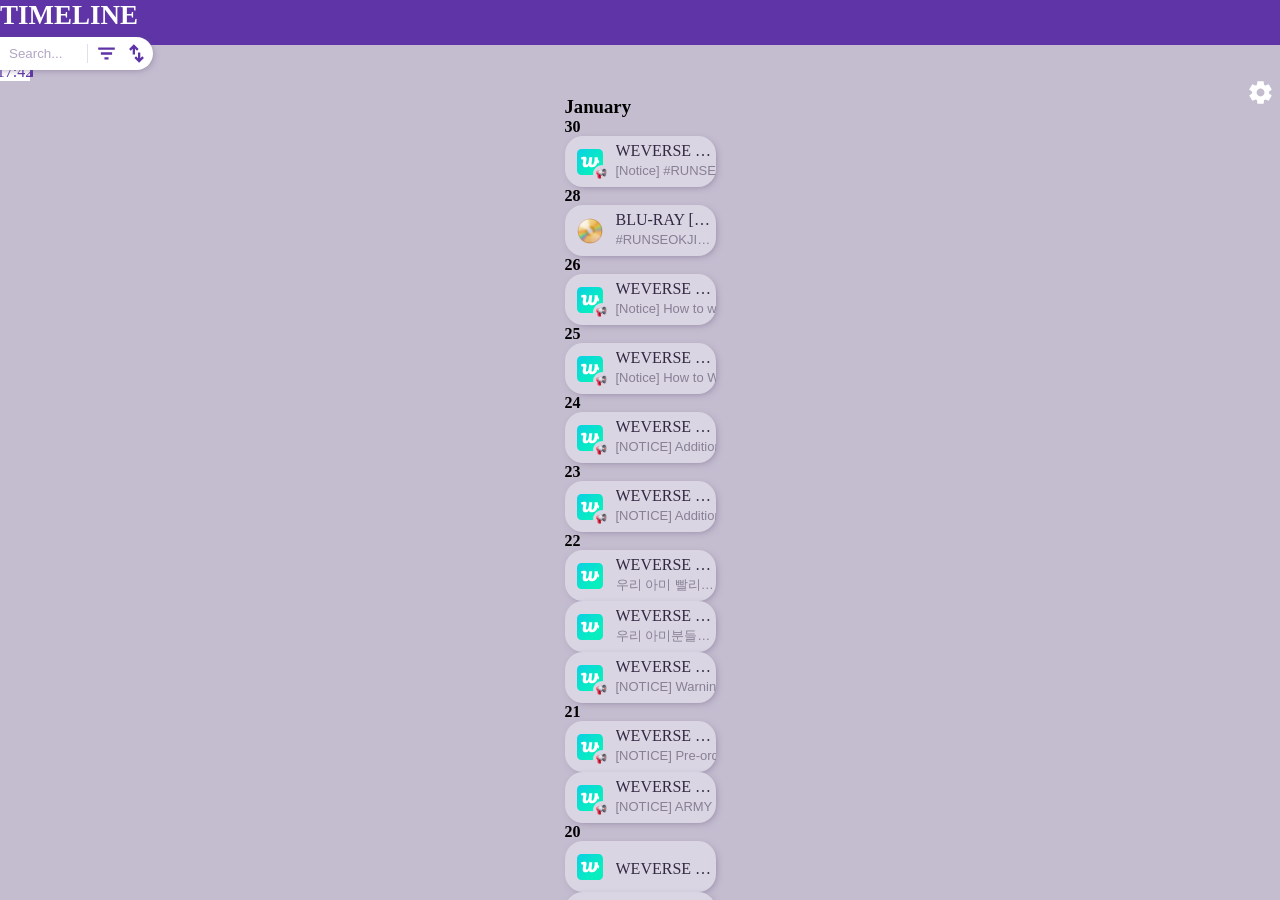
==== commit ba283883: "Add files via upload" ====
--- a/index.html
+++ b/index.html
@@ -9,9 +9,10 @@
 </head>
 <body>
     <header>
+        <div class="max-width">
         <!-- <div class="menu-btn"></div> -->
         <h1>BTS TIMELINE</h1>
-                <div class="search-filter-order">
+        <div class="search-filter-order">
             <span class="search"></span>
             <input type="text" id="search" placeholder="Search..." oninput="filterItems()">
             <span class="filter">
@@ -61,17 +62,24 @@
 
                 <h2>SHOW/HIDE</h2>
                 <p>TIME</p>
-                <label for="showtime"><input name="time" type="radio" checked="" id="showtime">SHOW</label>
-                <label for="hidetime"><input name="time" type="radio" id="hidetime">HIDE</label>
+                <label for="showtime"><input name="time" type="radio" id="showtime">SHOW</label>
+                <label for="hidetime"><input name="time" type="radio" checked="" id="hidetime">HIDE</label>
                 <p>WEEKDAY</p>
                 <label for="showweekday"><input name="weekday" type="radio" checked="" id="showweekday">SHOW</label>
                 <label for="hideweekday"><input name="weekday" type="radio" id="hideweekday">HIDE</label>
             </div>
         </div>
+        <a class="info-btn" href="infopage.html" target="_parent">
+
+        </a>
+        </div>
 </header>
     <main>
-        <!-- <div class="above-timeline">
-        <div class="year">
+        <div class="max-width">
+
+    <div class="scroll">
+    <div class="timeline flip">
+    <div class="year">
             <h2>2026</h2>
             <div class="overlay">
             <div class="select-year">
@@ -94,272 +102,2631 @@
                 </ol>
             </div>
             </div>
-        </div>
-        <div class="search-filter-order">
-            <span class="search"></span>
-            <input type="text" id="search" placeholder="Search..." oninput="filterItems()">
-            <span class="filter">
-                <div class="overlay">
-                    <div class="box">
-                        <h2>FILTER</h2>
-                        <ul>
-                            <li><label for="music"><input type="checkbox" checked="" id="music">Discography</label></li>
-                            <li><label for="filmography"><input type="checkbox" checked="" id="filmography">Filmography</label></li>
-                            <li><label for="videos"><input type="checkbox" checked="" id="videos">Videos</label></li>
-                            <li><label for="photos"><input type="checkbox" checked="" id="photos">Photos</label></li>
-                            <li><label for="dvd"><input type="checkbox" checked="" id="dvd">DVD / blu-ray / digital code</label></li>
-                            <li><label for="live"><input type="checkbox" checked="" id="live">Livestreams</label></li>
-                            
-                            <li><label for="socialmedia"><input type="checkbox" checked="" id="socialmedia">Social Media</label></li>
-                                <li><label for="youtube"><input type="checkbox" checked="" id="youtube">YouTube</label></li>
-                                <li><label for="weverse"><input type="checkbox" checked="" id="weverse">Weverse</label></li>
-                                <li><label for="twitter"><input type="checkbox" checked="" id="twitter">Twitter</label></li>
-                                <li><label for="tiktok"><input type="checkbox" checked="" id="tiktok">TikTok</label></li>
-                                <li><label for="stationhead"><input type="checkbox" checked="" id="stationhead">Stationhead</label></li>
-                        </ul>
-                    </div>
-                </div>
-            </span>
-            <span class="order">
-                <div class="overlay">
-                    <div class="box">
-                        <h2>ORDER</h2>
-                        <ul>
-                            <li><label for="newestfirst"><input type="radio" name="order" checked="" id="newestfirst">Newest first</label></li>
-                            <li><label for="oldestfirst"><input type="radio" name="order" id="oldestfirst">Oldest first</label></li>
-                        </ul>
-                    </div>
-                </div>
-            </span>
-        </div>
-        </div> -->
-
-                <div class="year">
-            <h2>2026</h2>
-            <div class="overlay">
-            <div class="select-year">
-                <ol>
-                    <li id="selected-year">2026</li>
-                    <li><a target="_parent" href="years/2025.html">2025</a></li>
-                    <li><a target="_parent" href="years/2024.html">2024</a></li>
-                    <li><a target="_parent" href="years/2023.html">2023</a></li>
-                    <li><a target="_parent" href="years/2022.html">2022</a></li>
-                    <li><a target="_parent" href="years/2021.html">2021</a></li>
-                    <li><a target="_parent" href="years/2020.html">2020</a></li>
-                    <li><a target="_parent" href="years/2019.html">2019</a></li>
-                    <li><a target="_parent" href="years/2018.html">2018</a></li>
-                    <li><a target="_parent" href="years/2017.html">2017</a></li>
-                    <li><a target="_parent" href="years/2016.html">2016</a></li>
-                    <li><a target="_parent" href="years/2015.html">2015</a></li>
-                    <li><a target="_parent" href="years/2014.html">2014</a></li>
-                    <li><a target="_parent" href="years/2013.html">2013</a></li>
-                    <li><a target="_parent" href="years/2012.html">2012</a></li>
-                </ol>
-            </div>
-            </div>
-        </div>
-        
-        <ol class="timeline">
-
-    <li class="weverse notice">
-<time datetime="2026-01-05"></time>
-<article>
-<div class="entry-main">
-<span class="icon"></span>
-<div class="entry-text">
-<h5>WEVERSE NOTICE</h5>
-<p class="kor">[공지] 방탄소년단 정규 5집 발매 및 월드투어 개최 안내</p>
-<p class="eng">[NOTICE] BTS The 5th Album Release and World Tour Announcement</p>
-</div>
-<a href="https://weverse.io/bts/notice/32916"></a>
-</div>
-</article>
-</li>
-<li class="youtube bangtantv">
-<time datetime="2026-01-07"></time>
-<article>
+    </div>
+<div class="month-overlay flip"><h3 class="month">April</h3>
+<div class="day-overlay flip"><h4 class="day">10</h4>
+<div class="entry-overlay filmography guest">
+<time datetime="2026-04-10 00:00">00:00</time>
+<article class="entry">
+<div class="entry-main">
+<span class="icon"></span>
+<div class="entry-text">
+<h5 class="kor">BTS on 'First We Feast 'Hot Ones''</h5>
+<h5 class="eng">BTS on 'First We Feast 'Hot Ones''</h5>
+<p>BTS Breaks Another Record While Eating Spicy Wings | Hot Ones</p>
+</div>
+</div>
+</article>
+</div>
+</div><div class="day-overlay flip"><h4 class="day">8</h4>
+<div class="entry-overlay weverse live">
+<time datetime="2026-04-08 04:23">04:23</time>
+<article class="entry">
+<div class="entry-main">
+<span class="icon"></span>
+<div class="entry-text">
+<h5>JK WEVERSE LIVE</h5>
+<p class="kor">긴장</p>
+<p class="eng">긴장</p>
+</div>
+<a href="https://weverse.io/bts/live/1-172675719"></a>
+</div>
+</article>
+</div>
+<div class="entry-overlay video">
+<time datetime="2026-04-08 00:00">00:00</time>
+<article class="entry">
+<div class="entry-main">
+<span class="icon"></span>
+<div class="entry-text">
+<h5>MUSIC VIDEO</h5>
+<p class="kor">BTS (방탄소년단) 'Hooligan' Official MV</p>
+<p class="eng">BTS (방탄소년단) 'Hooligan' Official MV</p>
+</div>
+</div>
+</article>
+</div>
+<div class="entry-overlay weverse notice">
+<time datetime="2026-04-08"></time>
+<article class="entry">
+<div class="entry-main">
+<span class="icon"></span>
+<div class="entry-text">
+<h5>WEVERSE NOTICE</h5>
+<p class="kor">[공지] BTS (방탄소년단) WORLD TOUR ‘ARIRANG’ IN LIMA, SANTIAGO and BUENOS AIRES 회차 추가 안내</p>
+<p class="eng">[NOTICE] Additional Show Information for BTS WORLD TOUR ‘ARIRANG’ IN LIMA, SANTIAGO and BUENOS AIRES</p>
+</div>
+<a href="https://weverse.io/bts/notice/34732"></a>
+</div>
+</article>
+</div>
+</div><div class="day-overlay flip"><h4 class="day">7</h4>
+<div class="entry-overlay filmography">
+<time datetime="2026-04-07 21:00">21:00</time>
+<article class="entry">
+<div class="entry-main">
+<span class="icon"></span>
+<div class="entry-text">
+<h5 class="kor">달려라 방탄 2.0</h5>
+<h5 class="eng">Run BTS! 2.0</h5>
+<p class="kor">여러분!! 왔어요!! 달방 2.0 왔어요!!</p>
+<p class="eng">Everyone!! It's here!! "Run BTS! 2.0" is here!!</p>
+</div>
+</div>
+</article>
+</div>
+<div class="entry-overlay weverse">
+<time datetime="2026-04-07 17:47">17:47</time>
+<article class="entry">
+<div class="entry-main">
+<span class="icon"></span>
+<div class="entry-text">
+<h5>WEVERSE POST FROM JIMIN</h5>
+<p>아미 여러분들 목요일 공연당일에 비도 온다는 얘기가 있고 오늘 공연장 와보니 추운 것 같아요 !
+공연보러 와주시는 아미여러분들 꼭 따뜩하게 입으셔요!!
+오버스럽게 따뜻하게 입는게 감기걸리는 것 보다 나을 것 같습니다 😭
+이제 이틀 남았네요
+열심히 준비 하겠습니다 !!</p>
+</div>
+<a href="https://weverse.io/bts/artist/0-172619941"></a>
+</div>
+</article>
+</div>
+<div class="entry-overlay filmography guest">
+<time datetime="2026-04-07 01:00">01:00</time>
+<article class="entry">
+<div class="entry-main">
+<span class="icon"></span>
+<div class="entry-text">
+<h5 class="kor">BTS on 'WIRED Autocomplete Interview'</h5>
+<h5 class="eng">BTS on 'WIRED Autocomplete Interview'</h5>
+<p>BTS (방탄소년단) Answer The Web's Most Searched Questions | WIRED</p>
+</div>
+</div>
+</article>
+</div>
+<div class="entry-overlay weverse notice">
+<time datetime="2026-04-07"></time>
+<article class="entry">
+<div class="entry-main">
+<span class="icon"></span>
+<div class="entry-text">
+<h5>WEVERSE NOTICE</h5>
+<p class="kor">[공지] BTS WORLD TOUR ‘ARIRANG’ IN GOYANG, TOKYO 공식 응원봉 사용 안내</p>
+<p class="eng">[NOTICE] BTS WORLD TOUR ‘ARIRANG’ IN GOYANG, TOKYO Official Light Stick User Guide</p>
+</div>
+<a href="https://weverse.io/bts/notice/34706"></a>
+</div>
+</article>
+</div>
+</div><div class="day-overlay flip"><h4 class="day">6</h4>
+<div class="entry-overlay weverse">
+<time datetime="2026-04-06 18:17">18:17</time>
+<article class="entry">
+<div class="entry-main">
+<span class="icon"></span>
+<div class="entry-text">
+<h5>WEVERSE POST FROM RM</h5>
+<p>
+
+지민아
+봄이구나
+조팝나무가 많이 피었더라.
+너의 탄생화인 조팝나무.. (맞지?)
+잘 지내니?
+항상 행복하고 건강하렴..
+고양에서 보자꾸나...
+#조팝나무 #지민 #아리랑</p>
+</div>
+<a href="https://weverse.io/bts/artist/3-225828519"></a>
+</div>
+</article>
+</div>
+<div class="entry-overlay youtube bangtantv dancepractice">
+<time datetime="2026-04-06"></time>
+<article class="entry">
+<div class="entry-main">
+<span class="icon"></span>
+<div class="entry-text">
+<h5>BANGTANTV YOUTUBE VIDEO [DANCE PRACTICE]</h5>
+<p class="kor">BTS '2.0' Dance Practice</p>
+<p class="eng">BTS '2.0' Dance Practice</p>
+</div>
+<a href="https://www.youtube.com/watch?v=A1nu9jg6ciY"></a>
+</div>
+</article>
+</div>
+<div class="entry-overlay youtube bangtantv">
+<time datetime="2026-04-06"></time>
+<article class="entry">
+<div class="entry-main">
+<span class="icon"></span>
+<div class="entry-text">
+<h5>BANGTANTV YOUTUBE SHORT</h5>
+<p class="kor">#KEEPSWIMMING with BTS: 노라노 (Nora Noh) Stories of those who don’t stop. now, what’s yours?</p>
+<p class="eng">#KEEPSWIMMING with BTS: 노라노 (Nora Noh) Stories of those who don’t stop. now, what’s yours?</p>
+</div>
+<a href="https://www.youtube.com/shorts/WQNbOSFQ3eM"></a>
+</div>
+</article>
+</div>
+<div class="entry-overlay weverse notice">
+<time datetime="2026-04-06"></time>
+<article class="entry">
+<div class="entry-main">
+<span class="icon"></span>
+<div class="entry-text">
+<h5>WEVERSE NOTICE</h5>
+<p class="kor">[공지] BTS WORLD TOUR 'ARIRANG' IN GOYANG GUIDE</p>
+<p class="eng">[NOTICE] BTS WORLD TOUR 'ARIRANG' IN GOYANG GUIDE</p>
+</div>
+<a href="https://weverse.io/bts/notice/34699"></a>
+</div>
+</article>
+</div>
+<div class="entry-overlay weverse notice">
+<time datetime="2026-04-06"></time>
+<article class="entry">
+<div class="entry-main">
+<span class="icon"></span>
+<div class="entry-text">
+<h5>WEVERSE NOTICE</h5>
+<p class="kor">[공지] 『BTS WORLD TOUR 'ARIRANG' IN JAPAN』 온라인 라이브 스트리밍 이용권 상세 안내</p>
+<p class="eng">[NOTICE] 『BTS WORLD TOUR 'ARIRANG' IN JAPAN』 Online Live Streaming Ticket Information</p>
+</div>
+<a href="https://weverse.io/bts/notice/34690"></a>
+</div>
+</article>
+</div>
+</div><div class="day-overlay flip"><h4 class="day">5</h4>
+<div class="entry-overlay youtube bangtantv">
+<time datetime="2026-04-05"></time>
+<article class="entry">
 <div class="entry-main">
 <span class="icon"></span>
 <div class="entry-text">
 <h5>BANGTANTV YOUTUBE VIDEO</h5>
-<p class="kor">[PREVIEW] 진 (Jin) 'RUNSEOKJIN_EP.TOUR in GOYANG' The Original SPOT 1</p>
-<p class="eng">[PREVIEW] 진 (Jin) 'RUNSEOKJIN_EP.TOUR in GOYANG' The Original SPOT 1</p>
-</div>
-<a href="https://www.youtube.com/watch?v=VgONZ_UO7AQ"></a>
-</div>
-</article>
-</li>
-<li class="youtube bangtantv">
-<time datetime="2026-01-07"></time>
-<article>
+<p class="kor">BTS '2.0' MV Behind the Scenes</p>
+<p class="eng">BTS '2.0' MV Behind the Scenes</p>
+</div>
+<a href="https://www.youtube.com/watch?v=4EUyOMwPcQ0"></a>
+</div>
+</article>
+</div>
+</div><div class="day-overlay flip"><h4 class="day">4</h4>
+<div class="entry-overlay filmography guest">
+<time datetime="2026-04-04 01:00">01:00</time>
+<article class="entry">
+<div class="entry-main">
+<span class="icon"></span>
+<div class="entry-text">
+<h5 class="kor">SUGA + j-hope + RM + Jung Kook 'Vogue Korean 101 with BTS'</h5>
+<h5 class="eng">SUGA + j-hope + RM + Jung Kook 'Vogue Korean 101 with BTS'</h5>
+<p>BTS (방탄소년단) Teaches You Korean | Vogue</p>
+</div>
+</div>
+</article>
+</div>
+</div><div class="day-overlay flip"><h4 class="day">3</h4>
+<div class="entry-overlay filmography guest">
+<time datetime="2026-04-03 19:00">19:00</time>
+<article class="entry">
+<div class="entry-main">
+<span class="icon"></span>
+<div class="entry-text">
+<h5 class="kor">V + Jung Kook 'それSnow Manにやらせて下さい'</h5>
+<h5 class="eng">V + Jung Kook 'Please, Let Snow Man Do It'</h5>
+<p>『それSnow Manにやらせて下さい』BTSのVとJung Kookが新曲を日本初披露! ダンスノ完コピレボリューション in韓国 3時間SP! 4/3(金) #それスノ【TBS】</p>
+</div>
+</div>
+</article>
+</div>
+<div class="entry-overlay music">
+<time datetime="2026-04-03"></time>
+<article class="entry">
+<div class="entry-main">
+<span class="icon"></span>
+<div class="entry-text">
+<h5>DELUXE VINYL EDITION OF 5TH FULL-LENGHT ALBUM [INCLUDING HIDDEN TRACK]</h5>
+<p>ARIRANG</p>
+</div>
+</div>
+</article>
+</div>
+<div class="entry-overlay youtube bangtantv">
+<time datetime="2026-04-03"></time>
+<article class="entry">
 <div class="entry-main">
 <span class="icon"></span>
 <div class="entry-text">
 <h5>BANGTANTV YOUTUBE SHORT</h5>
-<p class="kor">'#RUNSEOKJIN_EP.TOUR in GOYANG' The Original SPOT 1</p>
-<p class="eng">'#RUNSEOKJIN_EP.TOUR in GOYANG' The Original SPOT 1</p>
-</div>
-<a href="https://www.youtube.com/shorts/Zolq65TiHnk"></a>
-</div>
-</article>
-</li>
-<li class="youtube bangtantv">
-<time datetime="2026-01-08"></time>
-<article>
+<p class="kor">#KEEPSWIMMING with BTS: 박찬욱 (Park Chan-wook) Stories of those who don’t stop. now, what’s yours?</p>
+<p class="eng">#KEEPSWIMMING with BTS: 박찬욱 (Park Chan-wook) Stories of those who don’t stop. now, what’s yours?</p>
+</div>
+<a href="https://www.youtube.com/shorts/6MMAJ2gtXMc"></a>
+</div>
+</article>
+</div>
+</div><div class="day-overlay flip"><h4 class="day">2</h4>
+<div class="entry-overlay filmography guest">
+<time datetime="2026-04-02 18:30">18:30</time>
+<article class="entry">
+<div class="entry-main">
+<span class="icon"></span>
+<div class="entry-text">
+<h5 class="kor">Jimin + Jung Kook on '추성훈'</h5>
+<h5 class="eng">Jimin + Jung Kook on 'ChooSungHoon'</h5>
+<p class="kor">BTS 정국과 지민, 추성훈 귀에서 SWIM한 날 (ft.사우나 힐링 풀코스)</p>
+<p class="eng">BTS 정국과 지민, 추성훈 귀에서 SWIM한 날 (ft.사우나 힐링 풀코스)</p>
+</div>
+</div>
+</article>
+</div>
+<div class="entry-overlay video">
+<time datetime="2026-04-02 00:00">00:00</time>
+<article class="entry">
+<div class="entry-main">
+<span class="icon"></span>
+<div class="entry-text">
+<h5>MUSIC VIDEO</h5>
+<p class="kor">BTS (방탄소년단) '2.0' Official MV</p>
+<p class="eng">BTS (방탄소년단) '2.0' Official MV</p>
+</div>
+</div>
+</article>
+</div>
+<div class="entry-overlay youtube bangtantv">
+<time datetime="2026-04-02"></time>
+<article class="entry">
+<div class="entry-main">
+<span class="icon"></span>
+<div class="entry-text">
+<h5>BANGTANTV YOUTUBE SHORT</h5>
+<p class="kor">Had your little fun, fella? #BTS #방탄소년단 #BTS_ARIRANG #2point0</p>
+<p class="eng">Had your little fun, fella? #BTS #방탄소년단 #BTS_ARIRANG #2point0</p>
+</div>
+<a href="https://www.youtube.com/shorts/YFP0CbyjfZA"></a>
+</div>
+</article>
+</div>
+<div class="entry-overlay youtube bangtantv">
+<time datetime="2026-04-02"></time>
+<article class="entry">
+<div class="entry-main">
+<span class="icon"></span>
+<div class="entry-text">
+<h5>BANGTANTV YOUTUBE SHORT</h5>
+<p class="kor">Right here with 🧔 and 🏊‍♂️ #BTS #방탄소년단 #BTS_ARIRANG #BTS_SWIM #KEEPSWIMMING</p>
+<p class="eng">Right here with 🧔 and 🏊‍♂️ #BTS #방탄소년단 #BTS_ARIRANG #BTS_SWIM #KEEPSWIMMING</p>
+</div>
+<a href="https://www.youtube.com/shorts/_HTbTJRQrHQ"></a>
+</div>
+</article>
+</div>
+<div class="entry-overlay youtube bangtantv">
+<time datetime="2026-04-02"></time>
+<article class="entry">
+<div class="entry-main">
+<span class="icon"></span>
+<div class="entry-text">
+<h5>BANGTANTV YOUTUBE SHORT</h5>
+<p class="kor">Stories of those who don’t stop. #KEEPSWIMMING Coming soon</p>
+<p class="eng">Stories of those who don’t stop. #KEEPSWIMMING Coming soon</p>
+</div>
+<a href="https://www.youtube.com/shorts/SBYNSSUMBOc"></a>
+</div>
+</article>
+</div>
+<div class="entry-overlay weverse notice">
+<time datetime="2026-04-02"></time>
+<article class="entry">
+<div class="entry-main">
+<span class="icon"></span>
+<div class="entry-text">
+<h5>WEVERSE NOTICE</h5>
+<p class="kor">[공지] BTS WORLD TOUR 'ARIRANG' IN GOYANG 팬클럽 부스 ARMY ZONE 운영 안내</p>
+<p class="eng">[NOTICE] BTS WORLD TOUR “ARIRANG” IN GOYANG Fan Club Booth “ARMY ZONE”</p>
+</div>
+<a href="https://weverse.io/bts/notice/34590"></a>
+</div>
+</article>
+</div>
+<div class="entry-overlay weverse notice">
+<time datetime="2026-04-02"></time>
+<article class="entry">
+<div class="entry-main">
+<span class="icon"></span>
+<div class="entry-text">
+<h5>WEVERSE NOTICE</h5>
+<p class="kor">[공지] BTS 'ARIRANG' 응원법 안내</p>
+<p class="eng">[NOTICE] BTS “ARIRANG” Fan Chant Guide</p>
+</div>
+<a href="https://weverse.io/bts/notice/34592"></a>
+</div>
+</article>
+</div>
+<div class="entry-overlay weverse notice">
+<time datetime="2026-04-02"></time>
+<article class="entry">
+<div class="entry-main">
+<span class="icon"></span>
+<div class="entry-text">
+<h5>WEVERSE NOTICE</h5>
+<p class="kor">[공지] BTS 'Body to Body' 응원법 안내</p>
+<p class="eng">[NOTICE] BTS “Body to Body” Fan Chant Guide</p>
+</div>
+<a href="https://weverse.io/bts/notice/34594"></a>
+</div>
+</article>
+</div>
+<div class="entry-overlay weverse notice">
+<time datetime="2026-04-02"></time>
+<article class="entry">
+<div class="entry-main">
+<span class="icon"></span>
+<div class="entry-text">
+<h5>WEVERSE NOTICE</h5>
+<p class="kor">[공지] BTS 'Hooligan' 응원법 안내</p>
+<p class="eng">[NOTICE] BTS “Hooligan” Fan Chant Guide</p>
+</div>
+<a href="https://weverse.io/bts/notice/34595"></a>
+</div>
+</article>
+</div>
+<div class="entry-overlay weverse notice">
+<time datetime="2026-04-02"></time>
+<article class="entry">
+<div class="entry-main">
+<span class="icon"></span>
+<div class="entry-text">
+<h5>WEVERSE NOTICE</h5>
+<p class="kor">[공지] BTS 'Aliens' 응원법 안내</p>
+<p class="eng">[NOTICE] BTS “Aliens” Fan Chant Guide</p>
+</div>
+<a href="https://weverse.io/bts/notice/34596"></a>
+</div>
+</article>
+</div>
+<div class="entry-overlay weverse notice">
+<time datetime="2026-04-02"></time>
+<article class="entry">
+<div class="entry-main">
+<span class="icon"></span>
+<div class="entry-text">
+<h5>WEVERSE NOTICE</h5>
+<p class="kor">[공지] BTS 'FYA' 응원법 안내</p>
+<p class="eng">[NOTICE] BTS “FYA” Fan Chant Guide</p>
+</div>
+<a href="https://weverse.io/bts/notice/34597"></a>
+</div>
+</article>
+</div>
+<div class="entry-overlay weverse notice">
+<time datetime="2026-04-02"></time>
+<article class="entry">
+<div class="entry-main">
+<span class="icon"></span>
+<div class="entry-text">
+<h5>WEVERSE NOTICE</h5>
+<p class="kor">[공지] BTS '2.0' 응원법 안내</p>
+<p class="eng">[NOTICE] BTS “2.0” Fan Chant Guide</p>
+</div>
+<a href="https://weverse.io/bts/notice/34598"></a>
+</div>
+</article>
+</div>
+<div class="entry-overlay weverse notice">
+<time datetime="2026-04-02"></time>
+<article class="entry">
+<div class="entry-main">
+<span class="icon"></span>
+<div class="entry-text">
+<h5>WEVERSE NOTICE</h5>
+<p class="kor">[공지] BTS 'No. 29' 응원법 안내</p>
+<p class="eng">[NOTICE] BTS “No. 29” Fan Chant Guide</p>
+</div>
+<a href="https://weverse.io/bts/notice/34599"></a>
+</div>
+</article>
+</div>
+<div class="entry-overlay weverse notice">
+<time datetime="2026-04-02"></time>
+<article class="entry">
+<div class="entry-main">
+<span class="icon"></span>
+<div class="entry-text">
+<h5>WEVERSE NOTICE</h5>
+<p class="kor">[공지] BTS 'Merry Go Round' 응원법 안내</p>
+<p class="eng">[NOTICE] BTS “Merry Go Round” Fan Chant Guide</p>
+</div>
+<a href="https://weverse.io/bts/notice/34600"></a>
+</div>
+</article>
+</div>
+<div class="entry-overlay weverse notice">
+<time datetime="2026-04-02"></time>
+<article class="entry">
+<div class="entry-main">
+<span class="icon"></span>
+<div class="entry-text">
+<h5>WEVERSE NOTICE</h5>
+<p class="kor">[공지] BTS 'NORMAL' 응원법 안내</p>
+<p class="eng">[NOTICE] BTS “NORMAL” Fan Chant Guide</p>
+</div>
+<a href="https://weverse.io/bts/notice/34602"></a>
+</div>
+</article>
+</div>
+<div class="entry-overlay weverse notice">
+<time datetime="2026-04-02"></time>
+<article class="entry">
+<div class="entry-main">
+<span class="icon"></span>
+<div class="entry-text">
+<h5>WEVERSE NOTICE</h5>
+<p class="kor">[공지] BTS 'Like Animals' 응원법 안내</p>
+<p class="eng">[NOTICE] BTS “Like Animals” Fan Chant Guide</p>
+</div>
+<a href="https://weverse.io/bts/notice/34603"></a>
+</div>
+</article>
+</div>
+<div class="entry-overlay weverse notice">
+<time datetime="2026-04-02"></time>
+<article class="entry">
+<div class="entry-main">
+<span class="icon"></span>
+<div class="entry-text">
+<h5>WEVERSE NOTICE</h5>
+<p class="kor">[공지] BTS 'they don’t know ’bout us' 응원법 안내</p>
+<p class="eng">[NOTICE] BTS “they don’t know ’bout us” Fan Chant Guide</p>
+</div>
+<a href="https://weverse.io/bts/notice/34604"></a>
+</div>
+</article>
+</div>
+<div class="entry-overlay weverse notice">
+<time datetime="2026-04-02"></time>
+<article class="entry">
+<div class="entry-main">
+<span class="icon"></span>
+<div class="entry-text">
+<h5>WEVERSE NOTICE</h5>
+<p class="kor">[공지] BTS 'One More Night' 응원법 안내</p>
+<p class="eng">[NOTICE] BTS “One More Night” Fan Chant Guide</p>
+</div>
+<a href="https://weverse.io/bts/notice/34605"></a>
+</div>
+</article>
+</div>
+<div class="entry-overlay weverse notice">
+<time datetime="2026-04-02"></time>
+<article class="entry">
+<div class="entry-main">
+<span class="icon"></span>
+<div class="entry-text">
+<h5>WEVERSE NOTICE</h5>
+<p class="kor">[공지] BTS 'Please' 응원법 안내</p>
+<p class="eng">[NOTICE] BTS “Please” Fan Chant Guide</p>
+</div>
+<a href="https://weverse.io/bts/notice/34606"></a>
+</div>
+</article>
+</div>
+<div class="entry-overlay weverse notice">
+<time datetime="2026-04-02"></time>
+<article class="entry">
+<div class="entry-main">
+<span class="icon"></span>
+<div class="entry-text">
+<h5>WEVERSE NOTICE</h5>
+<p class="kor">[공지] BTS 'Into the Sun' 응원법 안내</p>
+<p class="eng">[NOTICE] BTS “Into the Sun” Fan Chant Guide</p>
+</div>
+<a href="https://weverse.io/bts/notice/34607"></a>
+</div>
+</article>
+</div>
+<div class="entry-overlay weverse notice">
+<time datetime="2026-04-02"></time>
+<article class="entry">
+<div class="entry-main">
+<span class="icon"></span>
+<div class="entry-text">
+<h5>WEVERSE NOTICE</h5>
+<p class="kor">[공지] BTS THE CITY ARIRANG - SEOUL 아미 마당 프로그램 상세 공지 (예약 링크 오픈)</p>
+<p class="eng">[NOTICE] BTS THE CITY ARIRANG - SEOUL ARMY MADANG Program Details (Reservation Link Open)</p>
+</div>
+<a href="https://weverse.io/bts/notice/34645"></a>
+</div>
+</article>
+</div>
+<div class="entry-overlay weverse notice">
+<time datetime="2026-04-02"></time>
+<article class="entry">
+<div class="entry-main">
+<span class="icon"></span>
+<div class="entry-text">
+<h5>WEVERSE NOTICE</h5>
+<p class="kor">[공지] BTS WORLD TOUR ‘ARIRANG’ IN GOYANG 티켓 관련 안내 (부정 예매 티켓 조치 / 좌석배치도 및 시야제한석 변경 안내) (+260402 updated)</p>
+<p class="eng">[NOTICE] BTS WORLD TOUR “ARIRANG” IN GOYANG Tickets (Actions Regarding Invalid Ticket Reservation Measures / Update on the Seating Map and View-Obstructed Seats) (+260402 updated)</p>
+</div>
+<a href="https://weverse.io/bts/notice/34591"></a>
+</div>
+</article>
+</div>
+</div><div class="day-overlay flip"><h4 class="day">1</h4>
+<div class="entry-overlay weverse live">
+<time datetime="2026-04-01 15:20">15:20</time>
+<article class="entry">
+<div class="entry-main">
+<span class="icon"></span>
+<div class="entry-text">
+<h5>BTS WEVERSE LIVE</h5>
+<p class="kor">빌보드 1위 ~</p>
+<p class="eng">빌보드 1위 ~</p>
+</div>
+<a href="https://weverse.io/bts/live/2-172302781"></a>
+</div>
+</article>
+</div>
+<div class="entry-overlay video">
+<time datetime="2026-04-01 00:00">00:00</time>
+<article class="entry">
+<div class="entry-main">
+<span class="icon"></span>
+<div class="entry-text">
+<h5>MUSIC VIDEO TEASER</h5>
+<p class="kor">BTS (방탄소년단) '2.0' Official Teaser</p>
+<p class="eng">BTS (방탄소년단) '2.0' Official Teaser</p>
+</div>
+</div>
+</article>
+</div>
+</div></div><div class="month-overlay flip"><h3 class="month">March</h3>
+<div class="day-overlay flip"><h4 class="day">31</h4>
+<div class="entry-overlay video">
+<time datetime="2026-03-31"></time>
+<article class="entry">
+<div class="entry-main">
+<span class="icon"></span>
+<div class="entry-text">
+<h5>PERFORMANCE VIDEO</h5>
+<p class="kor">BTS (방탄소년단) 'SWIM' Live Clip II. (Swimming Pool ver.)</p>
+<p class="eng">BTS (방탄소년단) 'SWIM' Live Clip II. (Swimming Pool ver.)</p>
+</div>
+</div>
+</article>
+</div>
+</div><div class="day-overlay flip"><h4 class="day">30</h4>
+<div class="entry-overlay filmography">
+<time datetime="2026-03-30 21:00">21:00</time>
+<article class="entry">
+<div class="entry-main">
+<span class="icon"></span>
+<div class="entry-text">
+<h5 class="kor">달려라 방탄 2.0 Teaser</h5>
+<h5 class="eng">Run BTS! 2.0 Teaser</h5>
+<p class="kor">달려라 방탄 2.0 예고</p>
+<p class="eng">"Run BTS! 2.0" Teaser</p>
+</div>
+</div>
+</article>
+</div>
+<div class="entry-overlay video">
+<time datetime="2026-03-30"></time>
+<article class="entry">
+<div class="entry-main">
+<span class="icon"></span>
+<div class="entry-text">
+<h5>SONG VISUALIZER</h5>
+<p class="kor">BTS (방탄소년단) ‘SWIM with RM (Chill Hip Hop Remix)’ Visualizer</p>
+<p class="eng">BTS (방탄소년단) ‘SWIM with RM (Chill Hip Hop Remix)’ Visualizer</p>
+</div>
+</div>
+</article>
+</div>
+<div class="entry-overlay video">
+<time datetime="2026-03-30"></time>
+<article class="entry">
+<div class="entry-main">
+<span class="icon"></span>
+<div class="entry-text">
+<h5>SONG VISUALIZER</h5>
+<p class="kor">BTS (방탄소년단) 'SWIM with Jin (Alternative Rock Remix)’ Visualizer</p>
+<p class="eng">BTS (방탄소년단) 'SWIM with Jin (Alternative Rock Remix)’ Visualizer</p>
+</div>
+</div>
+</article>
+</div>
+<div class="entry-overlay video">
+<time datetime="2026-03-30"></time>
+<article class="entry">
+<div class="entry-main">
+<span class="icon"></span>
+<div class="entry-text">
+<h5>SONG VISUALIZER</h5>
+<p class="kor">BTS (방탄소년단) ‘SWIM with SUGA (Melodic Techno Remix)’ Visualizer</p>
+<p class="eng">BTS (방탄소년단) ‘SWIM with SUGA (Melodic Techno Remix)’ Visualizer</p>
+</div>
+</div>
+</article>
+</div>
+<div class="entry-overlay video">
+<time datetime="2026-03-30"></time>
+<article class="entry">
+<div class="entry-main">
+<span class="icon"></span>
+<div class="entry-text">
+<h5>SONG VISUALIZER</h5>
+<p class="kor">BTS (방탄소년단) ‘SWIM with j-hope (Afrobeat Remix)’ Visualizer</p>
+<p class="eng">BTS (방탄소년단) ‘SWIM with j-hope (Afrobeat Remix)’ Visualizer</p>
+</div>
+</div>
+</article>
+</div>
+<div class="entry-overlay video">
+<time datetime="2026-03-30"></time>
+<article class="entry">
+<div class="entry-main">
+<span class="icon"></span>
+<div class="entry-text">
+<h5>SONG VISUALIZER</h5>
+<p class="kor">BTS (방탄소년단) ‘SWIM with Jimin (Slow Jam R&B Remix)’ Visualizer</p>
+<p class="eng">BTS (방탄소년단) ‘SWIM with Jimin (Slow Jam R&B Remix)’ Visualizer</p>
+</div>
+</div>
+</article>
+</div>
+<div class="entry-overlay video">
+<time datetime="2026-03-30"></time>
+<article class="entry">
+<div class="entry-main">
+<span class="icon"></span>
+<div class="entry-text">
+<h5>SONG VISUALIZER</h5>
+<p class="kor">BTS (방탄소년단) ‘SWIM with V (Electronic Remix)’ Visualizer</p>
+<p class="eng">BTS (방탄소년단) ‘SWIM with V (Electronic Remix)’ Visualizer</p>
+</div>
+</div>
+</article>
+</div>
+<div class="entry-overlay video">
+<time datetime="2026-03-30"></time>
+<article class="entry">
+<div class="entry-main">
+<span class="icon"></span>
+<div class="entry-text">
+<h5>SONG VISUALIZER</h5>
+<p class="kor">BTS (방탄소년단) ‘SWIM with Jung Kook (Acoustic Lofi Remix)’ Visualizer</p>
+<p class="eng">BTS (방탄소년단) ‘SWIM with Jung Kook (Acoustic Lofi Remix)’ Visualizer</p>
+</div>
+</div>
+</article>
+</div>
+<div class="entry-overlay youtube bangtantv">
+<time datetime="2026-03-30"></time>
+<article class="entry">
+<div class="entry-main">
+<span class="icon"></span>
+<div class="entry-text">
+<h5>BANGTANTV YOUTUBE SHORT</h5>
+<p class="kor">달려라 방탄 2.0 예고 #BTS #방탄소년단 #RunBTS #달려라방탄 #달방</p>
+<p class="eng">"Run BTS! 2.0" Teaser #BTS #방탄소년단 #RunBTS #달려라방탄 #달방</p>
+</div>
+<a href="https://www.youtube.com/shorts/Lrvx3OkV9K0"></a>
+</div>
+</article>
+</div>
+<div class="entry-overlay weverse notice">
+<time datetime="2026-03-30"></time>
+<article class="entry">
+<div class="entry-main">
+<span class="icon"></span>
+<div class="entry-text">
+<h5>WEVERSE NOTICE</h5>
+<p class="kor">[공지] BTS WORLD TOUR ‘ARIRANG’ IN GOYANG - 공식 상품 현장 판매 및 부스 운영 안내</p>
+<p class="eng">[NOTICE] On-Site Sales of BTS WORLD TOUR ‘ARIRANG’ IN GOYANG Official Merchandise and Other Booths</p>
+</div>
+<a href="https://weverse.io/bts/notice/34526"></a>
+</div>
+</article>
+</div>
+<div class="entry-overlay tiktok">
+<time datetime="2026-03-30"></time>
+<article class="entry">
+<div class="entry-main">
+<span class="icon"></span>
+<div class="entry-text">
+<h5>J-HOPE TIKTOK</h5>
+<p>Keeeeep swimming:) DC: @ׂׂ˚✧ ꜱʜɪʀᴏ ꜱʜɪɴᴀ ✧˚</p>
+</div>
+<a href="https://www.tiktok.com/@iamurhope/video/7623036159664409864"></a>
+</div>
+</article>
+</div>
+</div><div class="day-overlay flip"><h4 class="day">29</h4>
+<div class="entry-overlay filmography guest">
+<time datetime="2026-03-29 17:00">17:00</time>
+<article class="entry">
+<div class="entry-main">
+<span class="icon"></span>
+<div class="entry-text">
+<h5 class="kor">V on '요정 식탁'</h5>
+<h5 class="eng">V on 'Fairy Table'</h5>
+<p>안녕하세요 BTS 뷔(V)입니다. 잘 부탁드립니다!</p>
+</div>
+</div>
+</article>
+</div>
+<div class="entry-overlay video">
+<time datetime="2026-03-29"></time>
+<article class="entry">
+<div class="entry-main">
+<span class="icon"></span>
+<div class="entry-text">
+<h5>PERFORMANCE VIDEO</h5>
+<p class="kor">BTS (방탄소년단) 'SWIM' Live Clip I. (Sunhyewon ver.)</p>
+<p class="eng">BTS (방탄소년단) 'SWIM' Live Clip I. (Sunhyewon ver.)</p>
+</div>
+</div>
+</article>
+</div>
+</div><div class="day-overlay flip"><h4 class="day">28</h4>
+<div class="entry-overlay filmography guest">
+<time datetime="2026-03-28 13:00">13:00</time>
+<article class="entry">
+<div class="entry-main">
+<span class="icon"></span>
+<div class="entry-text">
+<h5 class="kor">RM + V on '빠더너스 - 오지 않는 당신을 기다리며'</h5>
+<h5 class="eng">RM + V on 'BDNS - Forever Waiting For You'</h5>
+<p>BTS RM, V와 오지 않는 장충동 족발을 기다리며</p>
+</div>
+</div>
+</article>
+</div>
+<div class="entry-overlay weverse">
+<time datetime="2026-03-28 07:15">07:15</time>
+<article class="entry">
+<div class="entry-main">
+<span class="icon"></span>
+<div class="entry-text">
+<h5>WEVERSE POST FROM JIMIN</h5>
+<p>아미 여러분 다녀왔습니다 !
+이제 콘서트 2주 남았습니다 휴
+집중 !!! 해볼게요 ☺️</p>
+</div>
+<a href="https://weverse.io/bts/artist/4-224801019"></a>
+</div>
+</article>
+</div>
+<div class="entry-overlay filmography guest">
+<time datetime="2026-03-28 01:00">01:00</time>
+<article class="entry">
+<div class="entry-main">
+<span class="icon"></span>
+<div class="entry-text">
+<h5 class="kor">Jin + Jimin + V on Vogue's 'Now Serving'</h5>
+<h5 class="eng">Jin + Jimin + V on Vogue's 'Now Serving'</h5>
+<p class="kor">BTS (방탄소년단) Cook Dinner Together | Now Serving | Vogue</p>
+<p class="eng">BTS (방탄소년단) Cook Dinner Together | Now Serving | Vogue</p>
+</div>
+</div>
+</article>
+</div>
+<div class="entry-overlay filmography guest">
+<time datetime="2026-03-28"></time>
+<article class="entry">
+<div class="entry-main">
+<span class="icon"></span>
+<div class="entry-text">
+<h5 class="kor">V on '요정 레시피'</h5>
+<h5 class="eng">V on '요정 레시피'</h5>
+<p>뷔도 싹싹 긁어먹은 식감이 젤리처럼 탱글한 스지 카레 레시피ㅣ+연어 알배추 수프ㅣ뷔 편 레시피</p>
+</div>
+</div>
+</article>
+</div>
+<div class="entry-overlay tiktok">
+<time datetime="2026-03-28"></time>
+<article class="entry">
+<div class="entry-main">
+<span class="icon"></span>
+<div class="entry-text">
+<h5>JUNG KOOK TIKTOK</h5>
+<p>#BTS #JungKook #JK #정국 dc:@4drian</p>
+</div>
+<a href="https://www.tiktok.com/@jungkook/video/7622233769231142165"></a>
+</div>
+</article>
+</div>
+</div><div class="day-overlay flip"><h4 class="day">27</h4>
+<div class="entry-overlay filmography radio">
+<time datetime="2026-03-27 21:20">21:20</time>
+<article class="entry">
+<div class="entry-main">
+<span class="icon"></span>
+<div class="entry-text">
+<h5 class="kor">BTS on 'Elvis Duran and the Morning Show'</h5>
+<h5 class="eng">BTS on 'Elvis Duran and the Morning Show'</h5>
+<p>Celebrity Interview: BTS Gets Real About Their Comeback, Growth & Life Behind the Scenes</p>
+</div>
+</div>
+</article>
+</div>
+<div class="entry-overlay filmography">
+<time datetime="2026-03-27 16:00">16:00</time>
+<article class="entry">
+<div class="entry-main">
+<span class="icon"></span>
+<div class="entry-text">
+<h5>DOCUMENTARY MOVIE</h5>
+<p class="kor">BTS: 더 리턴</p>
+<p class="eng">BTS: THE RETURN</p>
+</div>
+</div>
+</article>
+</div>
+<div class="entry-overlay music">
+<time datetime="2026-03-27 13:00">13:00</time>
+<article class="entry">
+<div class="entry-main">
+<span class="icon"></span>
+<div class="entry-text">
+<h5>REMIX ALBUM</h5>
+<p>KEEP SWIMMING</p>
+</div>
+</div>
+</article>
+</div>
+<div class="entry-overlay filmography guest">
+<time datetime="2026-03-27"></time>
+<article class="entry">
+<div class="entry-main">
+<span class="icon"></span>
+<div class="entry-text">
+<h5 class="kor">TEASER FOR RM + V on '빠더너스 - 오지 않는 당신을 기다리며'</h5>
+<h5 class="eng">TEASER FOR RM + V on 'BDNS - Forever Waiting For You'</h5>
+<p>오지 않는 토요일을 기다리며, 오당기 BTS 편 Coming Soon!</p>
+</div>
+</div>
+</article>
+</div>
+<div class="entry-overlay youtube bangtantv dancepractice">
+<time datetime="2026-03-27"></time>
+<article class="entry">
+<div class="entry-main">
+<span class="icon"></span>
+<div class="entry-text">
+<h5>BANGTANTV YOUTUBE VIDEO [DANCE PRACTICE]</h5>
+<p class="kor">BTS 'SWIM' Dance Practice</p>
+<p class="eng">BTS 'SWIM' Dance Practice</p>
+</div>
+<a href="https://www.youtube.com/watch?v=uYcNZLJ3KmU"></a>
+</div>
+</article>
+</div>
+<div class="entry-overlay weverse">
+<time datetime="2026-03-27"></time>
+<article class="entry">
+<div class="entry-main">
+<span class="icon"></span>
+<div class="entry-text">
+<h5>WEVERSE MAGAZINE</h5>
+<p class="kor">방탄소년단이 정체성을 확장하는 방식</p>
+<p class="eng">BTS: bigger, better, on their own terms</p>
+</div>
+<a href="https://magazine.weverse.io/article/view/1779"></a>
+</div>
+</article>
+</div>
+<div class="entry-overlay weverse notice">
+<time datetime="2026-03-27"></time>
+<article class="entry">
+<div class="entry-main">
+<span class="icon"></span>
+<div class="entry-text">
+<h5>WEVERSE NOTICE</h5>
+<p class="kor">[공지] 방탄소년단 ‘KEEP SWIMMING’ 멤버 리믹스 7종 발매 안내</p>
+<p class="eng">[NOTICE] Release of BTS’s “KEEP SWIMMING” with Seven Member Remixes</p>
+</div>
+<a href="https://weverse.io/bts/notice/34486"></a>
+</div>
+</article>
+</div>
+<div class="entry-overlay weverse notice">
+<time datetime="2026-03-27"></time>
+<article class="entry">
+<div class="entry-main">
+<span class="icon"></span>
+<div class="entry-text">
+<h5>WEVERSE NOTICE</h5>
+<p class="kor">[공지] BTS (방탄소년단) WORLD TOUR ‘ARIRANG’ IN LATIN AMERICA 예매 안내</p>
+<p class="eng">[NOTICE] BTS WORLD TOUR ‘ARIRANG’ IN LATIN AMERICA Ticket Information</p>
+</div>
+<a href="https://weverse.io/bts/notice/34448"></a>
+</div>
+</article>
+</div>
+<div class="entry-overlay tiktok">
+<time datetime="2026-03-27"></time>
+<article class="entry">
+<div class="entry-main">
+<span class="icon"></span>
+<div class="entry-text">
+<h5>BTS TIKTOK</h5>
+<p>We'll~ stay~ forever this way~ #BTS #방탄소년단 #BTS_ARIRANG #BTS_SWIM #KEEPSWIMMING</p>
+</div>
+<a href="https://www.tiktok.com/@bts_official_bighit/video/7621607278004768021"></a>
+</div>
+</article>
+</div>
+<div class="entry-overlay tiktok">
+<time datetime="2026-03-27"></time>
+<article class="entry">
+<div class="entry-main">
+<span class="icon"></span>
+<div class="entry-text">
+<h5>J-HOPE TIKTOK</h5>
+<p>my heart is swimming tho 🏊‍♂️🏊‍♂️</p>
+</div>
+<a href="https://www.tiktok.com/@iamurhope/video/7621695908878486792"></a>
+</div>
+</article>
+</div>
+<div class="entry-overlay tiktok">
+<time datetime="2026-03-27"></time>
+<article class="entry">
+<div class="entry-main">
+<span class="icon"></span>
+<div class="entry-text">
+<h5>JUNG KOOK TIKTOK</h5>
+<p>#BTS #JungKook #JK dc: @Sam</p>
+</div>
+<a href="https://www.tiktok.com/@jungkook/video/7621738760065060117"></a>
+</div>
+</article>
+</div>
+<div class="entry-overlay tiktok">
+<time datetime="2026-03-27"></time>
+<article class="entry">
+<div class="entry-main">
+<span class="icon"></span>
+<div class="entry-text">
+<h5>JUNG KOOK TIKTOK</h5>
+<p>#BTS #JungKook #JK #SWIM @iamurhope @Kimtaehyung</p>
+</div>
+<a href="https://www.tiktok.com/@jungkook/video/7621786479081065749"></a>
+</div>
+</article>
+</div>
+<div class="entry-overlay stationhead">
+<time datetime="2026-03-27"></time>
+<article class="entry">
+<div class="entry-main">
+<span class="icon"></span>
+<div class="entry-text">
+<h5>STATIONHEAD LIVE WITH BTS</h5>
+<p>KEEP SWIMMING!!!</p>
+</div>
+<a href="https://www.stationhead.com/s/3145211"></a>
+</div>
+</article>
+</div>
+<div class="entry-overlay stationhead">
+<time datetime="2026-03-27"></time>
+<article class="entry">
+<div class="entry-main">
+<span class="icon"></span>
+<div class="entry-text">
+<h5>STATIONHEAD LIVE WITH BTS</h5>
+<p>KEEP SWIMMING</p>
+</div>
+<a href="https://www.stationhead.com/s/3145479"></a>
+</div>
+</article>
+</div>
+<div class="entry-overlay stationhead">
+<time datetime="2026-03-27"></time>
+<article class="entry">
+<div class="entry-main">
+<span class="icon"></span>
+<div class="entry-text">
+<h5>STATIONHEAD LIVE WITH BTS</h5>
+<p>KEEP SWIMMING AGAIN!!</p>
+</div>
+<a href="https://www.stationhead.com/s/3145587"></a>
+</div>
+</article>
+</div>
+</div><div class="day-overlay flip"><h4 class="day">26</h4>
+<div class="entry-overlay filmography guest">
+<time datetime="2026-03-26 19:30">19:30</time>
+<article class="entry">
+<div class="entry-main">
+<span class="icon"></span>
+<div class="entry-text">
+<h5 class="kor">RM + SUGA on 'EPIKASE'</h5>
+<h5 class="eng">RM + SUGA on 'EPIKASE'</h5>
+<p class="kor">밥은 먹고 다니냐? ft. BTS RM, 슈가</p>
+<p class="eng">Asking BTS all the questions we were NOT allowed to ask #RM #SUGA [ENG CC]</p>
+</div>
+</div>
+</article>
+</div>
+<div class="entry-overlay filmography guest">
+<time datetime="2026-03-26 12:35">12:35</time>
+<article class="entry">
+<div class="entry-main">
+<span class="icon"></span>
+<div class="entry-text">
+<h5 class="kor">BTS on 'The Tonight Show Starring Jimmy Fallon'</h5>
+<h5 class="eng">BTS on 'The Tonight Show Starring Jimmy Fallon'</h5>
+<p>S13 E85</p>
+</div>
+</div>
+</article>
+</div>
+<div class="entry-overlay socialmediaotheraccounts">
+<time datetime="2026-03-26 02:54">02:54</time>
+<article class="entry">
+<div class="entry-main">
+<span class="icon"></span>
+<div class="entry-text">
+<h5>TWITTER POST FROM @NITTIMUSIC</h5>
+<p>Lost files from BTS writing camp with my dogssss</p>
+</div>
+<a href="https://x.com/i/status/2036864294692811096"></a>
+</div>
+</article>
+</div>
+<div class="entry-overlay weverse">
+<time datetime="2026-03-26"></time>
+<article class="entry">
+<div class="entry-main">
+<span class="icon"></span>
+<div class="entry-text">
+<h5>WEVERSE MAGAZINE</h5>
+<p class="kor">방탄소년단 리스닝 파티 다시 듣기</p>
+<p class="eng">BTS Listening Party Replay</p>
+</div>
+<a href="https://magazine.weverse.io/article/view/1777"></a>
+</div>
+</article>
+</div>
+<div class="entry-overlay weverse">
+<time datetime="2026-03-26"></time>
+<article class="entry">
+<div class="entry-main">
+<span class="icon"></span>
+<div class="entry-text">
+<h5>WEVERSE MAGAZINE</h5>
+<p class="kor">방탄소년단이 광화문에서 써 내린 ‘K’의 현재형</p>
+<p class="eng">BTS writes the here and now of ‘K’ at Gwanghwamun Square</p>
+</div>
+<a href="https://magazine.weverse.io/article/view/1778"></a>
+</div>
+</article>
+</div>
+<div class="entry-overlay weverse notice">
+<time datetime="2026-03-26"></time>
+<article class="entry">
+<div class="entry-main">
+<span class="icon"></span>
+<div class="entry-text">
+<h5>WEVERSE NOTICE</h5>
+<p class="kor">[공지] 아티스트 권익 침해 관련 법적 대응 상황 안내 (3. 26.)</p>
+<p class="eng">[NOTICE] Update Notice on Legal Proceedings Against Violation of Artist Rights (March.26.)</p>
+</div>
+<a href="https://weverse.io/bts/notice/34427"></a>
+</div>
+</article>
+</div>
+<div class="entry-overlay tiktok">
+<time datetime="2026-03-26"></time>
+<article class="entry">
+<div class="entry-main">
+<span class="icon"></span>
+<div class="entry-text">
+<h5>J-HOPE TIKTOK</h5>
+<p>스윔 스윔🏊‍♂️🏊‍♂️ #swim #keepswimming</p>
+</div>
+<a href="https://www.tiktok.com/@iamurhope/video/7621549897359117586"></a>
+</div>
+</article>
+</div>
+<div class="entry-overlay stationhead">
+<time datetime="2026-03-26"></time>
+<article class="entry">
+<div class="entry-main">
+<span class="icon"></span>
+<div class="entry-text">
+<h5>STATIONHEAD LIVE WITH BTS</h5>
+<p>KEEP SWIMMING WITH BTS</p>
+</div>
+<a href="https://www.stationhead.com/s/3142989"></a>
+</div>
+</article>
+</div>
+</div><div class="day-overlay flip"><h4 class="day">25</h4>
+<div class="entry-overlay weverse">
+<time datetime="2026-03-25 01:02">01:02</time>
+<article class="entry">
+<div class="entry-main">
+<span class="icon"></span>
+<div class="entry-text">
+<h5>WEVERSE POST FROM JIMIN</h5>
+<p>어제 공연 때 제가 너무 추워했던 것 같아서 신경쓰여서 찾아왔습니다
+다들 어제 많이 추우셨을텐데 죄송하고
+찾아와 주셔서 기다려 주셔서 진심으로 감사했습니다
+더 좋은 무대 보일 수 있도록 노력할게요
+감사합니다 아미 😚</p>
+</div>
+<a href="https://weverse.io/bts/artist/3-224478186"></a>
+</div>
+</article>
+</div>
+<div class="entry-overlay filmography guest">
+<time datetime="2026-03-25"></time>
+<article class="entry">
+<div class="entry-main">
+<span class="icon"></span>
+<div class="entry-text">
+<h5 class="kor">j-hope on '카니를 찾아서'</h5>
+<h5 class="eng">j-hope on 'Find Kany'</h5>
+<p class="kor">왜 내 맘을 흔드는 건데 (BTS 제이홉, SWIM) | 카니를 찾아서 EP.40 [EN]</p>
+<p class="eng">왜 내 맘을 흔드는 건데 (BTS 제이홉, SWIM) | 카니를 찾아서 EP.40 [EN]</p>
+</div>
+</div>
+</article>
+</div>
+<div class="entry-overlay youtube bangtantv">
+<time datetime="2026-03-25"></time>
+<article class="entry">
 <div class="entry-main">
 <span class="icon"></span>
 <div class="entry-text">
 <h5>BANGTANTV YOUTUBE VIDEO</h5>
-<p class="kor">[PREVIEW] 진 (Jin) 'RUNSEOKJIN_EP.TOUR in GOYANG' The Original SPOT 2</p>
-<p class="eng">[PREVIEW] 진 (Jin) 'RUNSEOKJIN_EP.TOUR in GOYANG' The Original SPOT 2</p>
-</div>
-<a href="https://www.youtube.com/watch?v=ps1o5KW3298"></a>
-</div>
-</article>
-</li>
-<li class="youtube bangtantv">
-<time datetime="2026-01-08"></time>
-<article>
+<p class="kor">BTS 'SWIM' MV Behind the Scenes</p>
+<p class="eng">BTS 'SWIM' MV Behind the Scenes</p>
+</div>
+<a href="https://www.youtube.com/watch?v=jS50YfznjUg"></a>
+</div>
+</article>
+</div>
+<div class="entry-overlay youtube bangtantv">
+<time datetime="2026-03-25"></time>
+<article class="entry">
+<div class="entry-main">
+<span class="icon"></span>
+<div class="entry-text">
+<h5>BANGTANTV YOUTUBE VIDEO</h5>
+<p class="kor">BTS 'ARIRANG' EVERYWHERE | THE CITY ARIRANG SEOUL</p>
+<p class="eng">BTS 'ARIRANG' EVERYWHERE | THE CITY ARIRANG SEOUL</p>
+</div>
+<a href="https://www.youtube.com/watch?v=EgANbvb2zrU"></a>
+</div>
+</article>
+</div>
+<div class="entry-overlay weverse">
+<time datetime="2026-03-25"></time>
+<article class="entry">
+<div class="entry-main">
+<span class="icon"></span>
+<div class="entry-text">
+<h5>WEVERSE MAGAZINE</h5>
+<p class="kor">방탄소년단의 시간은 계속 흐른다</p>
+<p class="eng">For BTS, time flows on</p>
+</div>
+<a href="https://magazine.weverse.io/article/view/1776"></a>
+</div>
+</article>
+</div>
+<div class="entry-overlay tiktok">
+<time datetime="2026-03-25"></time>
+<article class="entry">
+<div class="entry-main">
+<span class="icon"></span>
+<div class="entry-text">
+<h5>JUNG KOOK TIKTOK</h5>
+<p>#BTS #JungKook #JK #V #SWIM @Kimtaehyung</p>
+</div>
+<a href="https://www.tiktok.com/@jungkook/video/7620981615036255509"></a>
+</div>
+</article>
+</div>
+<div class="entry-overlay stationhead">
+<time datetime="2026-03-25"></time>
+<article class="entry">
+<div class="entry-main">
+<span class="icon"></span>
+<div class="entry-text">
+<h5>STATIONHEAD LIVE WITH BTS</h5>
+<p>KEEP SWIMMING</p>
+</div>
+<a href="https://www.stationhead.com/s/3141152"></a>
+</div>
+</article>
+</div>
+<div class="entry-overlay stationhead">
+<time datetime="2026-03-25"></time>
+<article class="entry">
+<div class="entry-main">
+<span class="icon"></span>
+<div class="entry-text">
+<h5>STATIONHEAD LIVE WITH BTS</h5>
+<p>KEEP SWIMMING</p>
+</div>
+<a href="https://www.stationhead.com/s/3141191"></a>
+</div>
+</article>
+</div>
+<div class="entry-overlay socialmediaotheraccounts">
+<time datetime="2026-03-25"></time>
+<article class="entry">
+<div class="entry-main">
+<span class="icon"></span>
+<div class="entry-text">
+<h5>INSTAGRAM POST FROM @FIND_KANY</h5>
+<p>몸짓짱(?) 들의 대결
+
+⏰매주 수요일 오후 6시 30분
+
+#카니 #카니를찾아서</p>
+</div>
+<a href="https://www.instagram.com/find_kany/p/DWTXSKVj_GW/"></a>
+</div>
+</article>
+</div>
+</div><div class="day-overlay flip"><h4 class="day">24</h4>
+<div class="entry-overlay filmography guest">
+<time datetime="2026-03-24 18:00">18:00</time>
+<article class="entry">
+<div class="entry-main">
+<span class="icon"></span>
+<div class="entry-text">
+<h5 class="kor">Jimin on '핫이슈지'</h5>
+<h5 class="eng">Jimin on 'HOT ISSUE JI'</h5>
+<p>(CC) 어쭈구리~ㅋ 이쁘장한총각이.아주.기냥.땐스도.기가맥히네~~돌리고 돌리고~~^^@</p>
+</div>
+</div>
+</article>
+</div>
+<div class="entry-overlay video">
+<time datetime="2026-03-24 00:00">00:00</time>
+<article class="entry">
+<div class="entry-main">
+<span class="icon"></span>
+<div class="entry-text">
+<h5>PERFORMANCE VIDEO</h5>
+<p>SWIM (Performance Video)</p>
+</div>
+</div>
+</article>
+</div>
+</div><div class="day-overlay flip"><h4 class="day">23</h4>
+<div class="entry-overlay music">
+<time datetime="2026-03-23"></time>
+<article class="entry">
+<div class="entry-main">
+<span class="icon"></span>
+<div class="entry-text">
+<h5>INSTRUMENTAL VERSION</h5>
+<p>SWIM (Instrumental)</p>
+</div>
+</div>
+</article>
+</div>
+</div><div class="day-overlay flip"><h4 class="day">22</h4>
+<div class="entry-overlay weverse">
+<time datetime="2026-03-22 10:11">10:11</time>
+<article class="entry">
+<div class="entry-main">
+<span class="icon"></span>
+<div class="entry-text">
+<h5>WEVERSE POST FROM JIMIN</h5>
+<p>어제는 정말 아미 여러분들 덕분에 잊을 수 없는 하루가 되었어요 감사해요 아미
+드디어 앨범과 무대를 보여드릴 수 있어서 정말 정말 기뻤었어요 😗
+여러가지 콘텐츠가 아직 많으니깐 기대 많이해주세요 !!
+이번 일정도 잘 다녀올게요
+감사합니다 !! ☺️</p>
+</div>
+<a href="https://weverse.io/bts/artist/3-224186955"></a>
+</div>
+</article>
+</div>
+<div class="entry-overlay weverse">
+<time datetime="2026-03-22 09:58">09:58</time>
+<article class="entry">
+<div class="entry-main">
+<span class="icon"></span>
+<div class="entry-text">
+<h5>WEVERSE POST FROM J-HOPE</h5>
+<p>잘 다녀올게요!!!! 늘 감사하고 사랑합니다!!!🥰</p>
+</div>
+<a href="https://weverse.io/bts/artist/3-224186208"></a>
+</div>
+</article>
+</div>
+<div class="entry-overlay weverse">
+<time datetime="2026-03-22 09:48">09:48</time>
+<article class="entry">
+<div class="entry-main">
+<span class="icon"></span>
+<div class="entry-text">
+<h5>WEVERSE POST FROM JIN</h5>
+<p>아미여러분들 어제 컴백쇼 재미있게 보셨나요?
+많은분들의 도움으로 무사히 컴백하게 되었습니다!
+도움주신 많은 분들께 다시한번 감사하다는 인사 전하고 싶습니다!
+이제 비행기 탔습니다! 잘 다녀올게용</p>
+</div>
+<a href="https://weverse.io/bts/artist/4-224184912"></a>
+</div>
+</article>
+</div>
+<div class="entry-overlay weverse">
+<time datetime="2026-03-22 01:22">01:22</time>
+<article class="entry">
+<div class="entry-main">
+<span class="icon"></span>
+<div class="entry-text">
+<h5>WEVERSE POST FROM SUGA</h5>
+<p>다들 고생하셨습니다</p>
+</div>
+<a href="https://weverse.io/bts/artist/1-171745776"></a>
+</div>
+</article>
+</div>
+<div class="entry-overlay filmography guest">
+<time datetime="2026-03-22"></time>
+<article class="entry">
+<div class="entry-main">
+<span class="icon"></span>
+<div class="entry-text">
+<h5 class="kor">Jin on '인생84'</h5>
+<h5 class="eng">Jin on 'life84'</h5>
+<p class="kor">진과 함께</p>
+<p class="eng">Together with Jin</p>
+</div>
+</div>
+</article>
+</div>
+<div class="entry-overlay youtube bangtantv">
+<time datetime="2026-03-22"></time>
+<article class="entry">
+<div class="entry-main">
+<span class="icon"></span>
+<div class="entry-text">
+<h5>BANGTANTV YOUTUBE VIDEO</h5>
+<p class="kor">BTS 'ARIRANG' Album Photoshoot : Behind the Scenes</p>
+<p class="eng">BTS 'ARIRANG' Album Photoshoot : Behind the Scenes</p>
+</div>
+<a href="https://www.youtube.com/watch?v=dwxn0Sd36Tg"></a>
+</div>
+</article>
+</div>
+<div class="entry-overlay weverse notice">
+<time datetime="2026-03-22"></time>
+<article class="entry">
+<div class="entry-main">
+<span class="icon"></span>
+<div class="entry-text">
+<h5>WEVERSE NOTICE</h5>
+<p class="kor">[공지] BTS &lt;KEEP SWIMMING to BTS 이벤트&gt; 안내 (+260324 updated)</p>
+<p class="eng">[NOTICE] BTS &lt;KEEP SWIMMING to BTS&gt; Event (+260324 updated)</p>
+</div>
+<a href="https://weverse.io/bts/notice/34357"></a>
+</div>
+</article>
+</div>
+</div><div class="day-overlay flip"><h4 class="day">21</h4>
+<div class="entry-overlay weverse live">
+<time datetime="2026-03-21 23:48">23:48</time>
+<article class="entry">
+<div class="entry-main">
+<span class="icon"></span>
+<div class="entry-text">
+<h5>김태형 WEVERSE LIVE</h5>
+<p class="kor">요</p>
+<p class="eng">요</p>
+</div>
+<a href="https://weverse.io/bts/live/2-171733031"></a>
+</div>
+</article>
+</div>
+<div class="entry-overlay weverse">
+<time datetime="2026-03-21 23:01">23:01</time>
+<article class="entry">
+<div class="entry-main">
+<span class="icon"></span>
+<div class="entry-text">
+<h5>WEVERSE POST FROM RM</h5>
+<p>광화문 공연을 함께해주신 모든 분께 감사 인사 드립니다.
+
+안녕하세요, 방탄소년단입니다.
+
+4년이라는 긴 기다림 끝에, 저희 일곱 멤버가 다시 모여 광화문이라는 뜻깊은 공간에서 여러분을 마주했습니다. 저희의 복귀 무대가 무사히 완성될 수 있도록 아낌없는 배려와 응원을 보내주신 모든 분께 감사 인사를 드리고자 합니다.
+
+먼저, 광화문 광장을 저희의 복귀 무대로 품어주시고, 수많은 인파 속에서도 큰 사고 없이 안전한 공연이 될 수 있도록 힘써주신 경찰, 소방, 정부 및 지자체 관계자 여러분께 고개 숙여 감사드립니다.
+
+교통 통제와 소음 등 크고 작은 불편함을 감내해 주신 시민 여러분, 그리고 광화문 일대 상인 및 직장인 여러분께도 진심으로 죄송하고 또 감사하다는 말씀을 드립니다. 저희의 공연을 너른 마음으로 품어주신 그 따뜻한 배려를 결코 당연하게 여기지 않고, 오래도록 가슴 깊이 새기겠습니다.
+
+그리고 무엇보다, 우리의 전부이자 자랑인 사랑하는 아미 !
+
+긴 시간 동안 변함없이 저희를 믿고 기다려줘서 정말 고맙습니다. 광장을 가득 채운 여러분의 함성을 듣는 순간, ‘아, 마침내 돌아왔구나’하는 벅찬 마음이 들었습니다. 그 많은 인원 속에서도 서로를 배려하며 성숙하고 질서 있게 공연을 즐겨주신 여러분의 모습에 저희가 더 크게 감동했습니다. 늘 그랬듯, 여러분이야말로 저희의 가장 큰 자부심입니다. 화면 너머로 같은 마음을 보내준 전 세계 아미 여러분에게도 진심으로 사랑과 감사의 마음을 보냅니다.
+
+이번 광화문 무대는 저희 방탄소년단 일곱 명만의 것이 아닙니다. 안전을 책임져주신 분들의 노고, 시민 여러분의 따뜻한 양해, 그리고 아미의 변함없는 사랑이 모여 완성된 무대였습니다.
+
+여러분이 보내주신 이 큰 사랑과 성원을 잊지 않고, 앞으로 이어질 방탄소년단의 여정에서 더 큰 울림과 좋은 음악을 만들어 나가겠습니다. 오늘의 뜨거웠던 기억이 여러분의 일상에도 오래도록 기분 좋은 선물로 남았으면 좋겠습니다.
+
+저희는 정말, 더없이 행복했습니다.
+감사합니다.
+
+2026년 3월 21일
+방탄소년단 올림</p>
+</div>
+<a href="https://weverse.io/bts/artist/3-224136822"></a>
+</div>
+</article>
+</div>
+<div class="entry-overlay filmography">
+<time datetime="2026-03-21 20:00">20:00</time>
+<article class="entry">
+<div class="entry-main">
+<span class="icon"></span>
+<div class="entry-text">
+<h5>NETFLIX COMEBACK LIVE</h5>
+<p>BTS THE COMEBACK LIVE | ARIRANG</p>
+</div>
+</div>
+</article>
+</div>
+<div class="entry-overlay weverse">
+<time datetime="2026-03-21 17:41">17:41</time>
+<article class="entry">
+<div class="entry-main">
+<span class="icon"></span>
+<div class="entry-text">
+<h5>WEVERSE POST FROM JUNG KOOK</h5>
+<p>정국입니다!
+광화문이라는 특별한 무대에 설 수 있게 되어 정말 영광입니다. 멀리서 저희를 보러 와주시는 아미들! 정말 감사드리고 또 함께 준비하고 고생해주시는 많은 분들께도 정말 감사한 마음입니다. 오늘 멋지게 무대 잘해보겠습니다! 우리 모두 안전하게 만나서 즐겁고 행복한 시간 보내요💜❤️💜</p>
+</div>
+<a href="https://weverse.io/bts/artist/4-224099089"></a>
+</div>
+</article>
+</div>
+<div class="entry-overlay weverse">
+<time datetime="2026-03-21 17:30">17:30</time>
+<article class="entry">
+<div class="entry-main">
+<span class="icon"></span>
+<div class="entry-text">
+<h5>WEVERSE POST FROM J-HOPE</h5>
+<p>아미!!! 벌써 여러분들의 에너지가 느껴지는데요!❤️‍🔥
+우리 그 에너지 '안전하게' 쓰는 거 굉장히 중요한거 아시죠? 서로 밀거나 위험한 행동하지 말기!!! 그리고 곳곳에 큰 스크린도 설치해주셨으니 무리하게 무대 앞으로 모이지 말고 안전한 곳에서 다 같이 끝까지 재밌게 즐겨주세요!!!!! 아미 곧 봐요 싸랑해요!😚
+
+
+
+
+
+
+
+
+
+
+
+
+
+
+
+
+
+
+
+
+
+
+
+
+
+
+(떨려)</p>
+</div>
+<a href="https://weverse.io/bts/artist/2-171711015"></a>
+</div>
+</article>
+</div>
+<div class="entry-overlay weverse">
+<time datetime="2026-03-21 13:38">13:38</time>
+<article class="entry">
+<div class="entry-main">
+<span class="icon"></span>
+<div class="entry-text">
+<h5>WEVERSE POST FROM SUGA</h5>
+<p>안녕하세요 여러분 이번 무대 잘 보여드리기 위해 멤버들과 열심히 준비하고 있습니다! 뒤에서 고생해주고 계신 스태프 분들 안전관리 해주시는 관계자 분들께 감사드립니다 저희 공연에 오시는 아미 여러분들은 당일 현장에서 무리하지 말고 밤엔 아직 쌀쌀하니 따뜻하게 입고 오세요 보고싶습니다 곧 만나요!</p>
+</div>
+<a href="https://weverse.io/bts/artist/3-224079331"></a>
+</div>
+</article>
+</div>
+</div><div class="day-overlay flip"><h4 class="day">20</h4>
+<div class="entry-overlay filmography guest">
+<time datetime="2026-03-20 21:00">21:00</time>
+<article class="entry">
+<div class="entry-main">
+<span class="icon"></span>
+<div class="entry-text">
+<h5 class="kor">BTS 'Apple Music Interview with Zane Lowe'</h5>
+<h5 class="eng">BTS 'Apple Music Interview with Zane Lowe'</h5>
+<p>BTS: The ARIRANG Interview with Zane Lowe | Apple Music</p>
+</div>
+</div>
+</article>
+</div>
+<div class="entry-overlay weverse live">
+<time datetime="2026-03-20 20:20">20:20</time>
+<article class="entry">
+<div class="entry-main">
+<span class="icon"></span>
+<div class="entry-text">
+<h5>BTS WEVERSE LIVE</h5>
+<p class="kor">BTS COMEBACK DRONE LIGHT SHOW</p>
+<p class="eng">BTS COMEBACK DRONE LIGHT SHOW</p>
+</div>
+<a href="https://weverse.io/bts/live/0-171535903"></a>
+</div>
+</article>
+</div>
+<div class="entry-overlay weverse">
+<time datetime="2026-03-20 19:06">19:06</time>
+<article class="entry">
+<div class="entry-main">
+<span class="icon"></span>
+<div class="entry-text">
+<h5>WEVERSE POST FROM JIN</h5>
+<p>앨범 듣는데 너무 좋습니다
+몇주동안 음악 틀어놓고 가만히 누워있는 시간이 많은데 곡수도많고 장르도 다양해서 크게 질리지도 않아요
+우리 멤버들과 함께여서 참 좋습니다
+너무 좋은 곡들을 만들어줘서 고맙고 이 노래들로 투어를 돈다고 생각하니 참 행복하네요
+우리 아미여러분들 곁으로 4월부터 찾아 뵐테니 다들 조금만 기다려주세요
+우리 음악 많이 사랑해주세요♡</p>
+</div>
+<a href="https://weverse.io/bts/artist/4-223966902"></a>
+</div>
+</article>
+</div>
+<div class="entry-overlay weverse live">
+<time datetime="2026-03-20 13:57">13:57</time>
+<article class="entry">
+<div class="entry-main">
+<span class="icon"></span>
+<div class="entry-text">
+<h5>BTS WEVERSE LIVE</h5>
+<p class="kor">STUDIO NOTES I 'ARIRANG'</p>
+<p class="eng">STUDIO NOTES I 'ARIRANG'</p>
+</div>
+<a href="https://weverse.io/bts/live/1-171466215"></a>
+</div>
+</article>
+</div>
+<div class="entry-overlay music">
+<time datetime="2026-03-20 13:00">13:00</time>
+<article class="entry">
+<div class="entry-main">
+<span class="icon"></span>
+<div class="entry-text">
+<h5>5TH FULL-LENGHT ALBUM</h5>
+<p>ARIRANG</p>
+</div>
+</div>
+</article>
+</div>
+<div class="entry-overlay video">
+<time datetime="2026-03-20 13:00">13:00</time>
+<article class="entry">
+<div class="entry-main">
+<span class="icon"></span>
+<div class="entry-text">
+<h5>MUSIC VIDEO</h5>
+<p class="kor">BTS (방탄소년단) ‘SWIM’ Official MV</p>
+<p class="eng">BTS (방탄소년단) ‘SWIM’ Official MV</p>
+</div>
+</div>
+</article>
+</div>
+<div class="entry-overlay weverse">
+<time datetime="2026-03-20 11:32">11:32</time>
+<article class="entry">
+<div class="entry-main">
+<span class="icon"></span>
+<div class="entry-text">
+<h5>WEVERSE POST FROM V</h5>
+<p>오랜만의 무대라서 떨리지만 열심히 준비한 만큼 잘 보여드리려고 준비 중이에요 그러려면 우리 모두 다치는 일은 없이 안전하게 무사히 공연이 끝나는게 저희가 제일 바라는 일이에요! 부디 공연 당일에는 우리 모두 여유를 가지고 서로를 지켜주는 분위기로 즐겨주세요 그래야 더 아름다운 하루가 될 것 같아요 늘 응원해주셔서 감사하고 사랑합니다 저도 많이 보고싶었어요 내일 봐요!</p>
+</div>
+<a href="https://weverse.io/bts/artist/3-223919496"></a>
+</div>
+</article>
+</div>
+<div class="entry-overlay weverse">
+<time datetime="2026-03-20 11:20">11:20</time>
+<article class="entry">
+<div class="entry-main">
+<span class="icon"></span>
+<div class="entry-text">
+<h5>WEVERSE POST FROM JIMIN</h5>
+<p>드디어 오늘입니다 아미!
+이 날만을 얼마나 기다렸는지 모르겠어요
+그래서 설레면서 초조하고 그러네요 ㅎㅎ
+많은 분들이 내일 저희 공연을 보러 와주신다고 들어서 진심으로 행복합니다 하지만
+혹시 공연 보다가 컨디션 안좋으면 꼭 주위에 있는 안전요원분들께 반드시 알려주시고, 다치는 사람 없게 조금만 천천히, 서로 배려하면서 함께해주시면 좋겠어요. 감사합니다
+조금 이따 만나요 아미 사랑합니다. 🥰</p>
+</div>
+<a href="https://weverse.io/bts/artist/0-171605930"></a>
+</div>
+</article>
+</div>
+<div class="entry-overlay youtube bangtantv live">
+<time datetime="2026-03-20"></time>
+<article class="entry">
+<div class="entry-main">
+<span class="icon"></span>
+<div class="entry-text">
+<h5>BANGTANTV YOUTUBE LIVE</h5>
+<p class="kor">STUDIO NOTES I 'ARIRANG'</p>
+<p class="eng">STUDIO NOTES I 'ARIRANG'</p>
+</div>
+<a href="https://www.youtube.com/watch?v=K0kr5E8AY6U"></a>
+</div>
+</article>
+</div>
+<div class="entry-overlay youtube bangtantv live">
+<time datetime="2026-03-20"></time>
+<article class="entry">
+<div class="entry-main">
+<span class="icon"></span>
+<div class="entry-text">
+<h5>BANGTANTV YOUTUBE LIVE</h5>
+<p class="kor">BTS COMEBACK DRONE LIGHT SHOW</p>
+<p class="eng">BTS COMEBACK DRONE LIGHT SHOW</p>
+</div>
+<a href="https://www.youtube.com/watch?v=j2L9F2l14UU"></a>
+</div>
+</article>
+</div>
+<div class="entry-overlay weverse notice">
+<time datetime="2026-03-20"></time>
+<article class="entry">
+<div class="entry-main">
+<span class="icon"></span>
+<div class="entry-text">
+<h5>WEVERSE NOTICE</h5>
+<p class="kor">[공지] BTS 컴백 드론 라이트 쇼 상세 공지</p>
+<p class="eng">[NOTICE] BTS Comeback Drone Light Show Details</p>
+</div>
+<a href="https://weverse.io/bts/notice/34360"></a>
+</div>
+</article>
+</div>
+<div class="entry-overlay weverse notice">
+<time datetime="2026-03-20"></time>
+<article class="entry">
+<div class="entry-main">
+<span class="icon"></span>
+<div class="entry-text">
+<h5>WEVERSE NOTICE</h5>
+<p class="kor">[공지] BTS 정규 5집 ‘아리랑(ARIRANG)’ 일부 곡 크레디트 표기 정정 안내</p>
+<p class="eng">[NOTICE] Corrections to Credit Listing for Certain Tracks on BTS The 5th Album “ARIRANG”</p>
+</div>
+<a href="https://weverse.io/bts/notice/34358"></a>
+</div>
+</article>
+</div>
+<div class="entry-overlay weverse notice">
+<time datetime="2026-03-20"></time>
+<article class="entry">
+<div class="entry-main">
+<span class="icon"></span>
+<div class="entry-text">
+<h5>WEVERSE NOTICE</h5>
+<p class="kor">[공지] BTS 'SWIM' 응원법 안내</p>
+<p class="eng">[공지] BTS 'SWIM' 응원법 안내</p>
+</div>
+<a href="https://weverse.io/bts/notice/34350"></a>
+</div>
+</article>
+</div>
+<div class="entry-overlay weverse notice">
+<time datetime="2026-03-20"></time>
+<article class="entry">
+<div class="entry-main">
+<span class="icon"></span>
+<div class="entry-text">
+<h5>WEVERSE NOTICE</h5>
+<p class="kor">[공지] BTS THE COMEBACK LIVE | ARIRANG 아티스트 공연 참여 안내</p>
+<p class="eng">[NOTICE] BTS THE COMEBACK LIVE | ARIRANG: Update on Artist Participation</p>
+</div>
+<a href="https://weverse.io/bts/notice/34369"></a>
+</div>
+</article>
+</div>
+<div class="entry-overlay weverse notice">
+<time datetime="2026-03-20"></time>
+<article class="entry">
+<div class="entry-main">
+<span class="icon"></span>
+<div class="entry-text">
+<h5>WEVERSE NOTICE</h5>
+<p class="kor">[공지] BTS 정규 5집 ‘ARIRANG’ LUCKY DRAW 이벤트 안내</p>
+<p class="eng">[NOTICE] BTS “ARIRANG” LUCKY DRAW Event</p>
+</div>
+<a href="https://weverse.io/bts/notice/34361"></a>
+</div>
+</article>
+</div>
+<div class="entry-overlay tiktok">
+<time datetime="2026-03-20"></time>
+<article class="entry">
+<div class="entry-main">
+<span class="icon"></span>
+<div class="entry-text">
+<h5>BTS TIKTOK</h5>
+<p>#BTS (#방탄소년단) ‘SWIM’ MV OUT NOW #BTS_SWIM #KEEPSWIMMING</p>
+</div>
+<a href="https://www.tiktok.com/@bts_official_bighit/video/7619183544962960660"></a>
+</div>
+</article>
+</div>
+<div class="entry-overlay socialmediaotheraccounts">
+<time datetime="2026-03-20"></time>
+<article class="entry">
+<div class="entry-main">
+<span class="icon"></span>
+<div class="entry-text">
+<h5>INSTAGRAM POST FROM @LILIREINHART</h5>
+<p>Keep an eye on them for me, thanks 🙏🏻 @bts.bighitofficial #KeepSwimming #SWIM</p>
+</div>
+<a href="https://www.instagram.com/lilireinhart/reel/DWF5qwsjqHT/"></a>
+</div>
+</article>
+</div>
+<div class="entry-overlay socialmediaotheraccounts">
+<time datetime="2026-03-20"></time>
+<article class="entry">
+<div class="entry-main">
+<span class="icon"></span>
+<div class="entry-text">
+<h5>TIKTOK POST FROM @LILIREINHART</h5>
+<p>Keep an eye on them for me, thanks 🙏🏻 @BTS #KeepSwimming #SWIM</p>
+</div>
+<a href="https://www.tiktok.com/@lilireinhart/video/7619183899632995615?lang=en-GB"></a>
+</div>
+</article>
+</div>
+</div><div class="day-overlay flip"><h4 class="day">19</h4>
+<div class="entry-overlay weverse">
+<time datetime="2026-03-19 13:44">13:44</time>
+<article class="entry">
+<div class="entry-main">
+<span class="icon"></span>
+<div class="entry-text">
+<h5>WEVERSE POST FROM RM</h5>
+<p>아미 여러분! 광화문에서 여러분을 만날 생각에 저희도 정말 설렙니다. 많은 분들이 모이는 자리인 만큼, 모두가 안전하고 즐겁게 공연을 즐길 수 있도록 부탁드려요.
+
+당일 현장 스태프 분들과 안전요원의 안내를 꼭 따라주시고, 질서 있는 모습을 보여주시길 기대합니다. 아미 여러분 한 분 한 분이 만들어 주는 질서와 배려가 있어야 더 멋진 공연이 완성된다고 생각해요.
+
+안전을 위해 힘써주시는 경찰관 분들, 또 소방 및 정부와 지자체를 비롯한 모든 분들께도 정말 감사하다고 말씀드립니다.
+감사합니다 !</p>
+</div>
+<a href="https://weverse.io/bts/artist/3-223771005"></a>
+</div>
+</article>
+</div>
+<div class="entry-overlay weverse">
+<time datetime="2026-03-19 13:35">13:35</time>
+<article class="entry">
+<div class="entry-main">
+<span class="icon"></span>
+<div class="entry-text">
+<h5>WEVERSE POST FROM JIN</h5>
+<p>안녕하세요 진입니다
+어느덧 컴백이 하루 남았습니다
+많은 분들이 도와주시고 응원해주셔서 광화문에서 컴백쇼를 진행하게 되었습니다.
+의미있는 곳에서 오랜만에 다같이 인사드릴 수 있어서 영광스럽고 도움주신 분들과 이해해주신 모든 분들께 너무 감사드린다고 말씀드리고 싶습니다.
+저희도 최선을 다해 좋은 무대 보일 수 있도록 노력하겠습니다!
+현장에서 보시는 분들은 안전에 꼭 유의해주시길 부탁드릴게요!</p>
+</div>
+<a href="https://weverse.io/bts/artist/0-171531572"></a>
+</div>
+</article>
+</div>
+<div class="entry-overlay weverse notice">
+<time datetime="2026-03-19"></time>
+<article class="entry">
+<div class="entry-main">
+<span class="icon"></span>
+<div class="entry-text">
+<h5>WEVERSE NOTICE</h5>
+<p class="kor">[공지] BTS THE CITY ARIRANG - SEOUL Stamp Rally 이벤트 공지 (+260325 updated)</p>
+<p class="eng">[NOTICE] BTS THE CITY ARIRANG - SEOUL Stamp Rally Event Notice (+260325 updated)</p>
+</div>
+<a href="https://weverse.io/bts/notice/34164"></a>
+</div>
+</article>
+</div>
+<div class="entry-overlay weverse notice">
+<time datetime="2026-03-19"></time>
+<article class="entry">
+<div class="entry-main">
+<span class="icon"></span>
+<div class="entry-text">
+<h5>WEVERSE NOTICE</h5>
+<p class="kor">[공지] BTS THE COMEBACK LIVE | ARIRANG 공식 응원봉 사용 안내</p>
+<p class="eng">[NOTICE] BTS THE COMEBACK LIVE | ARIRANG Official Light Stick Ver.4 Guide</p>
+</div>
+<a href="https://weverse.io/bts/notice/34252"></a>
+</div>
+</article>
+</div>
+<div class="entry-overlay weverse notice">
+<time datetime="2026-03-19"></time>
+<article class="entry">
+<div class="entry-main">
+<span class="icon"></span>
+<div class="entry-text">
+<h5>WEVERSE NOTICE</h5>
+<p class="kor">[공지] BTS THE CITY ARIRANG - SEOUL 러브 송 라운지 프로그램 상세 공지</p>
+<p class="eng">[NOTICE] BTS THE CITY ARIRANG - SEOUL Love Song Lounge Program Details</p>
+</div>
+<a href="https://weverse.io/bts/notice/34344"></a>
+</div>
+</article>
+</div>
+<div class="entry-overlay tiktok">
+<time datetime="2026-03-19"></time>
+<article class="entry">
+<div class="entry-main">
+<span class="icon"></span>
+<div class="entry-text">
+<h5>BTS TIKTOK</h5>
+<p>#BTS (#방탄소년단) ‘SWIM’ Official Teaser 2 #BTS_ARIRANG #BTS_SWIM</p>
+</div>
+<a href="https://www.tiktok.com/@bts_official_bighit/video/7618611165836365077"></a>
+</div>
+</article>
+</div>
+</div><div class="day-overlay flip"><h4 class="day">18</h4>
+<div class="entry-overlay weverse notice">
+<time datetime="2026-03-18"></time>
+<article class="entry">
+<div class="entry-main">
+<span class="icon"></span>
+<div class="entry-text">
+<h5>WEVERSE NOTICE</h5>
+<p class="kor">[공지] BTS THE COMEBACK LIVE | ARIRANG - 공식 상품 현장 판매 및 부스 운영 안내</p>
+<p class="eng">[NOTICE] On-Site Sales of BTS THE COMEBACK LIVE | ARIRANG Official Merchandise and Other Booths</p>
+</div>
+<a href="https://weverse.io/bts/notice/34288"></a>
+</div>
+</article>
+</div>
+<div class="entry-overlay tiktok">
+<time datetime="2026-03-18"></time>
+<article class="entry">
+<div class="entry-main">
+<span class="icon"></span>
+<div class="entry-text">
+<h5>BTS TIKTOK</h5>
+<p>#BTS (#방탄소년단) ‘SWIM’ Official Teaser 1 #BTS_ARIRANG #BTS_SWIM</p>
+</div>
+<a href="https://www.tiktok.com/@bts_official_bighit/video/7618240210496851221"></a>
+</div>
+</article>
+</div>
+</div><div class="day-overlay flip"><h4 class="day">17</h4>
+<div class="entry-overlay weverse notice">
+<time datetime="2026-03-17"></time>
+<article class="entry">
+<div class="entry-main">
+<span class="icon"></span>
+<div class="entry-text">
+<h5>WEVERSE NOTICE</h5>
+<p class="kor">[공지] BTS THE CITY ARIRANG - SEOUL 사전 예약 신청 안내 (숭례문 미디어 파사드, 아미 마당, 러브 송 라운지)</p>
+<p class="eng">[NOTICE] BTS THE CITY ARIRANG - SEOUL Reservation & Event Details (Sungnyemun Media Facade, Love Song Lounge, ARMY MADANG)</p>
+</div>
+<a href="https://weverse.io/bts/notice/34163"></a>
+</div>
+</article>
+</div>
+<div class="entry-overlay tiktok">
+<time datetime="2026-03-17"></time>
+<article class="entry">
+<div class="entry-main">
+<span class="icon"></span>
+<div class="entry-text">
+<h5>JUNG KOOK TIKTOK</h5>
+<p>#JungKook #JK #BTS DC:@ChillLIT</p>
+</div>
+<a href="https://www.tiktok.com/@jungkook/video/7617878046552427797"></a>
+</div>
+</article>
+</div>
+</div><div class="day-overlay flip"><h4 class="day">16</h4>
+<div class="entry-overlay weverse notice">
+<time datetime="2026-03-16"></time>
+<article class="entry">
+<div class="entry-main">
+<span class="icon"></span>
+<div class="entry-text">
+<h5>WEVERSE NOTICE</h5>
+<p class="kor">[공지] BTS THE CITY ARIRANG - SEOUL 상세 공지 (+260325 updated)</p>
+<p class="eng">[NOTICE] BTS THE CITY ARIRANG - SEOUL Notice (+260325 updated)</p>
+</div>
+<a href="https://weverse.io/bts/notice/34162"></a>
+</div>
+</article>
+</div>
+</div><div class="day-overlay flip"><h4 class="day">15</h4>
+<div class="entry-overlay weverse">
+<time datetime="2026-03-15 17:51">17:51</time>
+<article class="entry">
+<div class="entry-main">
+<span class="icon"></span>
+<div class="entry-text">
+<h5>WEVERSE POST FROM JIMIN</h5>
+<p>아미 여러분 앨범 공개가 며칠 안남았습니다 !
+너무 떨려서 어찌할 바를 모르겠네요
+여러분이 행복하게 들어주시길 바라며 마무리까지 잘 해서 멋진 모습 보여드리겠습니다 !!
+기대 많이 해주세요 사랑합니다 😊</p>
+</div>
+<a href="https://weverse.io/bts/artist/2-171298230"></a>
+</div>
+</article>
+</div>
+<div class="entry-overlay tiktok">
+<time datetime="2026-03-15"></time>
+<article class="entry">
+<div class="entry-main">
+<span class="icon"></span>
+<div class="entry-text">
+<h5>JUNG KOOK TIKTOK</h5>
+<p>#JungKook #JK #BTS</p>
+</div>
+<a href="https://www.tiktok.com/@jungkook/video/7617492632305945877"></a>
+</div>
+</article>
+</div>
+</div><div class="day-overlay flip"><h4 class="day">13</h4>
+<div class="entry-overlay video">
+<time datetime="2026-03-13"></time>
+<article class="entry">
+<div class="entry-main">
+<span class="icon"></span>
+<div class="entry-text">
+<h5>ALBUM ANIMATION TRAILER</h5>
+<p class="kor">BTS (방탄소년단) '아리랑 (ARIRANG)' Animation Trailer: What is your love song?</p>
+<p class="eng">BTS (방탄소년단) '아리랑 (ARIRANG)' Animation Trailer: What is your love song?</p>
+</div>
+</div>
+</article>
+</div>
+<div class="entry-overlay weverse notice">
+<time datetime="2026-03-13"></time>
+<article class="entry">
+<div class="entry-main">
+<span class="icon"></span>
+<div class="entry-text">
+<h5>WEVERSE NOTICE</h5>
+<p class="kor">[공지] BTS POP-UP : ARIRANG (@SHINSEGAE THE MAIN) 이용안내</p>
+<p class="eng">[NOTICE] BTS POP-UP : ARIRANG (@SHINSEGAE THE MAIN) Visit Guide</p>
+</div>
+<a href="https://weverse.io/bts/notice/34094"></a>
+</div>
+</article>
+</div>
+<div class="entry-overlay weverse notice">
+<time datetime="2026-03-13"></time>
+<article class="entry">
+<div class="entry-main">
+<span class="icon"></span>
+<div class="entry-text">
+<h5>WEVERSE NOTICE</h5>
+<p class="kor">[공지] BTS POP-UP : ARIRANG (@HYBE YONGSAN) 이용안내</p>
+<p class="eng">[NOTICE] BTS POP-UP : ARIRANG (@HYBE YONGSAN) Visit Guide</p>
+</div>
+<a href="https://weverse.io/bts/notice/34224"></a>
+</div>
+</article>
+</div>
+</div><div class="day-overlay flip"><h4 class="day">10</h4>
+<div class="entry-overlay weverse notice">
+<time datetime="2026-03-10"></time>
+<article class="entry">
+<div class="entry-main">
+<span class="icon"></span>
+<div class="entry-text">
+<h5>WEVERSE NOTICE</h5>
+<p class="kor">[공지] BTS 정규 5집 'ARIRANG' Official Merch. 판매 정보 안내</p>
+<p class="eng">[NOTICE] BTS The 5th Album"ARIRANG" Official Merchandise Sales Information</p>
+</div>
+<a href="https://weverse.io/bts/notice/34135"></a>
+</div>
+</article>
+</div>
+</div><div class="day-overlay flip"><h4 class="day">9</h4>
+<div class="entry-overlay weverse live">
+<time datetime="2026-03-09 18:30">18:30</time>
+<article class="entry">
+<div class="entry-main">
+<span class="icon"></span>
+<div class="entry-text">
+<h5>슈가 WEVERSE LIVE</h5>
+<p class="kor">HBD SUGA</p>
+<p class="eng">HBD SUGA</p>
+</div>
+<a href="https://weverse.io/bts/live/4-222327194"></a>
+</div>
+</article>
+</div>
+<div class="entry-overlay youtube bangtantv">
+<time datetime="2026-03-09"></time>
+<article class="entry">
 <div class="entry-main">
 <span class="icon"></span>
 <div class="entry-text">
 <h5>BANGTANTV YOUTUBE SHORT</h5>
-<p class="kor">'#RUNSEOKJIN_EP.TOUR in GOYANG' The Original SPOT 2</p>
-<p class="eng">'#RUNSEOKJIN_EP.TOUR in GOYANG' The Original SPOT 2</p>
-</div>
-<a href="https://www.youtube.com/shorts/AqRsyHirljg"></a>
-</div>
-</article>
-</li>
-<li class="weverse notice">
-<time datetime="2026-01-08"></time>
-<article>
-<div class="entry-main">
-<span class="icon"></span>
-<div class="entry-text">
-<h5>WEVERSE NOTICE</h5>
-<p class="kor">[공지] Jin '#RUNSEOKJIN_EP.TOUR in GOYANG' The Original(DIGITAL CODE) 출시 안내</p>
-<p class="eng">[NOTICE] Jin '#RUNSEOKJIN_EP.TOUR in GOYANG' The Original(DIGITAL CODE) Release announcement</p>
-</div>
-<a href="https://weverse.io/bts/notice/32947"></a>
-</div>
-</article>
-</li>
-<li class="weverse notice">
-<time datetime="2026-01-08"></time>
-<article>
-<div class="entry-main">
-<span class="icon"></span>
-<div class="entry-text">
-<h5>WEVERSE NOTICE</h5>
-<p class="kor">[공지] Jin 'CHALLENGE BOOK' 출시 안내</p>
-<p class="eng">[NOTICE] Jin 'CHALLENGE BOOK' Release announcement</p>
-</div>
-<a href="https://weverse.io/bts/notice/32948"></a>
-</div>
-</article>
-</li>
-<li class="youtube bangtantv">
-<time datetime="2026-01-09"></time>
-<article>
+<p class="kor">Happy SUGA Day 🎂 #SUGA #슈가 #HAPPYSUGADAY</p>
+<p class="eng">Happy SUGA Day 🎂 #SUGA #슈가 #HAPPYSUGADAY</p>
+</div>
+<a href="https://www.youtube.com/shorts/N5gZMiROG6M"></a>
+</div>
+</article>
+</div>
+</div><div class="day-overlay flip"><h4 class="day">6</h4>
+<div class="entry-overlay filmography guest">
+<time datetime="2026-03-06"></time>
+<article class="entry">
+<div class="entry-main">
+<span class="icon"></span>
+<div class="entry-text">
+<h5 class="kor">BTS on 'GQ's Actually Me'</h5>
+<h5 class="eng">BTS on 'GQ's Actually Me'</h5>
+<p>BTS (방탄소년단) Reply To Fans Online
+</p>
+</div>
+</div>
+</article>
+</div>
+</div></div><div class="month-overlay flip"><h3 class="month">February</h3>
+<div class="day-overlay flip"><h4 class="day">27</h4>
+<div class="entry-overlay weverse notice">
+<time datetime="2026-02-27"></time>
+<article class="entry">
+<div class="entry-main">
+<span class="icon"></span>
+<div class="entry-text">
+<h5>WEVERSE NOTICE</h5>
+<p class="kor">[공지] BTS WORLD TOUR ‘ARIRANG’ IN GOYANG 온라인 라이브 스트리밍 이용권 판매 안내</p>
+<p class="eng">[NOTICE] BTS WORLD TOUR ‘ARIRANG’ IN GOYANG Online Live Streaming Ticket Information</p>
+</div>
+<a href="https://weverse.io/bts/notice/33887"></a>
+</div>
+</article>
+</div>
+<div class="entry-overlay weverse notice">
+<time datetime="2026-02-27"></time>
+<article class="entry">
+<div class="entry-main">
+<span class="icon"></span>
+<div class="entry-text">
+<h5>WEVERSE NOTICE</h5>
+<p class="kor">[공지] BTS WORLD TOUR ‘ARIRANG’ IN GOYANG 온라인 라이브 스트리밍 이용권 판매 안내</p>
+<p class="eng">[NOTICE] BTS WORLD TOUR ‘ARIRANG’ IN GOYANG Online Live Streaming Ticket Information</p>
+</div>
+<a href="https://weverse.io/bts/notice/33887"></a>
+</div>
+</article>
+</div>
+</div><div class="day-overlay flip"><h4 class="day">26</h4>
+<div class="entry-overlay weverse">
+<time datetime="2026-02-26 05:38">05:38</time>
+<article class="entry">
+<div class="entry-main">
+<span class="icon"></span>
+<div class="entry-text">
+<h5>WEVERSE POST FROM JUNG KOOK</h5>
+<p>앨범 진짜 얼마 안 남았어요 진짜 조금만 더 기다려주세요
+컴백하면 진짜 열심히 할게용
+사랑합니데잉 💜💜💜💜💜💜💜</p>
+</div>
+<a href="https://weverse.io/bts/artist/2-170409176"></a>
+</div>
+</article>
+</div>
+<div class="entry-overlay weverse notice">
+<time datetime="2026-02-26"></time>
+<article class="entry">
+<div class="entry-main">
+<span class="icon"></span>
+<div class="entry-text">
+<h5>WEVERSE NOTICE</h5>
+<p class="kor">[공지] BTS THE CITY ARIRANG - SEOUL 개최 공지</p>
+<p class="eng">[NOTICE] BTS THE CITY ARIRANG - SEOUL</p>
+</div>
+<a href="https://weverse.io/bts/notice/33889"></a>
+</div>
+</article>
+</div>
+</div><div class="day-overlay flip"><h4 class="day">25</h4>
+<div class="entry-overlay youtube bangtantv">
+<time datetime="2026-02-25"></time>
+<article class="entry">
 <div class="entry-main">
 <span class="icon"></span>
 <div class="entry-text">
 <h5>BANGTANTV YOUTUBE VIDEO</h5>
-<p class="kor">진 (Jin) 'RUNSEOKJIN_EP.TOUR' THE MOVIE Visualizer</p>
-<p class="eng">진 (Jin) 'RUNSEOKJIN_EP.TOUR' THE MOVIE Visualizer</p>
-</div>
-<a href="https://www.youtube.com/watch?v=RZCbSIpHoAU"></a>
-</div>
-</article>
-</li>
-<li class="weverse notice">
-<time datetime="2026-01-14"></time>
-<article>
-<div class="entry-main">
-<span class="icon"></span>
-<div class="entry-text">
-<h5>WEVERSE NOTICE</h5>
-<p class="kor">[공지] BTS WORLD TOUR ‘ARIRANG’ 개최 안내</p>
-<p class="eng">[NOTICE] BTS WORLD TOUR ‘ARIRANG’ Announcement</p>
-</div>
-<a href="https://weverse.io/bts/notice/33088"></a>
-</div>
-</article>
-</li>
-<li class="weverse notice">
-<time datetime="2026-01-14"></time>
-<article>
-<div class="entry-main">
-<span class="icon"></span>
-<div class="entry-text">
-<h5>WEVERSE NOTICE</h5>
-<p class="kor">[공지] BTS WORLD TOUR 'ARIRANG' IN GOYANG 안내</p>
-<p class="eng">[NOTICE] BTS WORLD TOUR 'ARIRANG' IN GOYANG Announcement</p>
-</div>
-<a href="https://weverse.io/bts/notice/33094"></a>
-</div>
-</article>
-</li>
-<li class="weverse notice">
-<time datetime="2026-01-14"></time>
-<article>
-<div class="entry-main">
-<span class="icon"></span>
-<div class="entry-text">
-<h5>WEVERSE NOTICE</h5>
-<p class="kor">[공지] BTS (방탄소년단) WORLD TOUR ‘ARIRANG’ IN NORTH AMERICA & EUROPE 예매 안내</p>
-<p class="eng">[NOTICE] BTS WORLD TOUR ‘ARIRANG’ IN NORTH AMERICA & EUROPE Ticket Information</p>
-</div>
-<a href="https://weverse.io/bts/notice/33091"></a>
-</div>
-</article>
-</li>
-<li class="weverse notice">
-<time datetime="2026-01-14"></time>
-<article>
-<div class="entry-main">
-<span class="icon"></span>
-<div class="entry-text">
-<h5>WEVERSE NOTICE</h5>
-<p class="kor">[お知らせ] 『BTS WORLD TOUR 'ARIRANG' IN JAPAN』 公演詳細およびBTS JAPAN OFFICIAL FANCLUB / BTS JAPAN OFFICIAL MOBILE 会員先行抽選受付のご案内</p>
-<p class="eng">[お知らせ] 『BTS WORLD TOUR 'ARIRANG' IN JAPAN』 公演詳細およびBTS JAPAN OFFICIAL FANCLUB / BTS JAPAN OFFICIAL MOBILE 会員先行抽選受付のご案内</p>
-</div>
-<a href="https://weverse.io/bts/notice/33115"></a>
-</div>
-</article>
-</li>
-<li class="weverse notice">
-<time datetime="2026-01-14"></time>
-<article>
-<div class="entry-main">
-<span class="icon"></span>
-<div class="entry-text">
-<h5>WEVERSE NOTICE</h5>
-<p class="kor">[공지] 『BTS WORLD TOUR 'ARIRANG' IN JAPAN』ARMY Membership (GLOBAL/US) 팬클럽 추첨제 예매 안내 (+링크 추가)</p>
-<p class="eng">[NOTICE] 『BTS WORLD TOUR 'ARIRANG' IN JAPAN』ARMY Membership (GLOBAL/USA) Holder Advance Raffle Entry Information (+ Add link)</p>
-</div>
-<a href="https://weverse.io/bts/notice/33116"></a>
-</div>
-</article>
-</li>
-<li class="weverse live">
-<time datetime="2026-01-16 17:42">17:42</time>
-<article>
-<div class="entry-main">
-<span class="icon"></span>
-<div class="entry-text">
-<h5>BTS WEVERSE LIVE</h5>
-<p class="kor">아미랑 아리랑</p>
-<p class="eng">아미랑 아리랑</p>
-</div>
-<a href="https://weverse.io/bts/live/3-218413123"></a>
-</div>
-</article>
-</li>
-<li class="weverse">
+<p class="kor">BTS WORLD TOUR 'ARIRANG' LIVE VIEWING IN GOYANG & JAPAN Main Trailer</p>
+<p class="eng">BTS WORLD TOUR 'ARIRANG' LIVE VIEWING IN GOYANG & JAPAN Main Trailer</p>
+</div>
+<a href="https://www.youtube.com/watch?v=w09RpSumTX8"></a>
+</div>
+</article>
+</div>
+</div><div class="day-overlay flip"><h4 class="day">21</h4>
+<div class="entry-overlay weverse live">
+<time datetime="2026-02-21 23:53">23:53</time>
+<article class="entry">
+<div class="entry-main">
+<span class="icon"></span>
+<div class="entry-text">
+<h5>V WEVERSE LIVE</h5>
+<p class="kor">요</p>
+<p class="eng">요</p>
+</div>
+<a href="https://weverse.io/bts/live/0-170248674"></a>
+</div>
+</article>
+</div>
+<div class="entry-overlay weverse">
+<time datetime="2026-02-21 18:07">18:07</time>
+<article class="entry">
+<div class="entry-main">
+<span class="icon"></span>
+<div class="entry-text">
+<h5>WEVERSE POST FROM RM</h5>
+<p>하면 된다</p>
+</div>
+<a href="https://weverse.io/bts/artist/2-170253144"></a>
+</div>
+</article>
+</div>
+</div><div class="day-overlay flip"><h4 class="day">20</h4>
+<div class="entry-overlay weverse notice">
+<time datetime="2026-02-20"></time>
+<article class="entry">
+<div class="entry-main">
+<span class="icon"></span>
+<div class="entry-text">
+<h5>WEVERSE NOTICE</h5>
+<p class="kor">[공지] BTS THE COMEBACK LIVE | ARIRANG 일반예매 안내 (+JPN, CHN, ESP updated)</p>
+<p class="eng">[NOTICE] BTS THE COMEBACK LIVE | ARIRANG General Onsale Information (+JPN, CHN, ESP updated)</p>
+</div>
+<a href="https://weverse.io/bts/notice/33823"></a>
+</div>
+</article>
+</div>
+</div><div class="day-overlay flip"><h4 class="day">18</h4>
+<div class="entry-overlay weverse live">
+<time datetime="2026-02-18 20:54">20:54</time>
+<article class="entry">
+<div class="entry-main">
+<span class="icon"></span>
+<div class="entry-text">
+<h5>J-HOPE WEVERSE LIVE</h5>
+<p class="kor">생일생일 HoBi HB</p>
+<p class="eng">생일생일 HoBi HB</p>
+</div>
+<a href="https://weverse.io/bts/live/2-170151232"></a>
+</div>
+</article>
+</div>
+<div class="entry-overlay tiktok">
+<time datetime="2026-02-18"></time>
+<article class="entry">
+<div class="entry-main">
+<span class="icon"></span>
+<div class="entry-text">
+<h5>J-HOPE TIKTOK</h5>
+<p>🥳32🥲</p>
+</div>
+<a href="https://www.tiktok.com/@iamurhope/video/7607875381873659143"></a>
+</div>
+</article>
+</div>
+<div class="entry-overlay tiktok">
+<time datetime="2026-02-18"></time>
+<article class="entry">
+<div class="entry-main">
+<span class="icon"></span>
+<div class="entry-text">
+<h5>J-HOPE TIKTOK</h5>
+<p>🫠</p>
+</div>
+<a href="https://www.tiktok.com/@iamurhope/video/7608097885187525895"></a>
+</div>
+</article>
+</div>
+</div><div class="day-overlay flip"><h4 class="day">17</h4>
+<div class="entry-overlay weverse">
+<time datetime="2026-02-17 01:07">01:07</time>
+<article class="entry">
+<div class="entry-main">
+<span class="icon"></span>
+<div class="entry-text">
+<h5>WEVERSE POST FROM V</h5>
+<p>설날 잘 보내 보고싶다! 떡국 챙겨먹어!</p>
+</div>
+<a href="https://weverse.io/bts/artist/3-220765212"></a>
+</div>
+</article>
+</div>
+</div><div class="day-overlay flip"><h4 class="day">14</h4>
+<div class="entry-overlay weverse">
+<time datetime="2026-02-14 20:09">20:09</time>
+<article class="entry">
+<div class="entry-main">
+<span class="icon"></span>
+<div class="entry-text">
+<h5>WEVERSE POST FROM JIN</h5>
+<p>퇴근~~</p>
+</div>
+<a href="https://weverse.io/bts/artist/3-220567201"></a>
+</div>
+</article>
+</div>
+</div><div class="day-overlay flip"><h4 class="day">12</h4>
+<div class="entry-overlay weverse notice">
+<time datetime="2026-02-12"></time>
+<article class="entry">
+<div class="entry-main">
+<span class="icon"></span>
+<div class="entry-text">
+<h5>WEVERSE NOTICE</h5>
+<p class="kor">[공지] BTS WORLD TOUR ‘ARIRANG’ IN GOYANG 온라인 라이브 스트리밍 진행 안내</p>
+<p class="eng">[NOTICE] BTS WORLD TOUR ‘ARIRANG’ IN GOYANG Online Live Streaming</p>
+</div>
+<a href="https://weverse.io/bts/notice/33684"></a>
+</div>
+</article>
+</div>
+<div class="entry-overlay weverse notice">
+<time datetime="2026-02-12"></time>
+<article class="entry">
+<div class="entry-main">
+<span class="icon"></span>
+<div class="entry-text">
+<h5>WEVERSE NOTICE</h5>
+<p class="kor">[공지] BTS WORLD TOUR 'ARIRANG' 고양, 도쿄 LIVE VIEWING 개최 안내</p>
+<p class="eng">[NOTICE] BTS WORLD TOUR 'ARIRANG' IN GOYANG & TOKYO: LIVE VIEWING</p>
+</div>
+<a href="https://weverse.io/bts/notice/33720"></a>
+</div>
+</article>
+</div>
+</div><div class="day-overlay flip"><h4 class="day">10</h4>
+<div class="entry-overlay youtube bangtantv">
+<time datetime="2026-02-10"></time>
+<article class="entry">
+<div class="entry-main">
+<span class="icon"></span>
+<div class="entry-text">
+<h5>BANGTANTV YOUTUBE VIDEO</h5>
+<p class="kor">BTS (방탄소년단) OFFICIAL LIGHT STICK VER.4 User Guide</p>
+<p class="eng">BTS (방탄소년단) OFFICIAL LIGHT STICK VER.4 User Guide</p>
+</div>
+<a href="https://www.youtube.com/watch?v=Sz6X9Ge9ouU"></a>
+</div>
+</article>
+</div>
+<div class="entry-overlay weverse notice">
+<time datetime="2026-02-10"></time>
+<article class="entry">
+<div class="entry-main">
+<span class="icon"></span>
+<div class="entry-text">
+<h5>WEVERSE NOTICE</h5>
+<p class="kor">[공지] BTS 컴백 라이브: ARIRANG Weverse Global 예약 구매자 대상 참여 안내</p>
+<p class="eng">[NOTICE] BTS THE COMEBACK LIVE | ARIRANG Event for Weverse Global Pre-order Customers</p>
+</div>
+<a href="https://weverse.io/bts/notice/33611"></a>
+</div>
+</article>
+</div>
+<div class="entry-overlay weverse notice">
+<time datetime="2026-02-10"></time>
+<article class="entry">
+<div class="entry-main">
+<span class="icon"></span>
+<div class="entry-text">
+<h5>WEVERSE NOTICE</h5>
+<p class="kor">[공지] BTS 공식 응원봉 Ver.4 모바일 앱 출시 안내</p>
+<p class="eng">[NOTICE] BTS Official Light Stick Ver.4 Mobile App Release Information</p>
+</div>
+<a href="https://weverse.io/bts/notice/33661"></a>
+</div>
+</article>
+</div>
+</div><div class="day-overlay flip"><h4 class="day">9</h4>
+<div class="entry-overlay weverse notice">
+<time datetime="2026-02-09"></time>
+<article class="entry">
+<div class="entry-main">
+<span class="icon"></span>
+<div class="entry-text">
+<h5>WEVERSE NOTICE</h5>
+<p class="kor">[공지] BTS THE COMEBACK LIVE | ARIRANG 공연 안내</p>
+<p class="eng">[NOTICE] BTS THE COMEBACK LIVE | ARIRANG Event</p>
+</div>
+<a href="https://weverse.io/bts/notice/33624"></a>
+</div>
+</article>
+</div>
+</div><div class="day-overlay flip"><h4 class="day">5</h4>
+<div class="entry-overlay youtube bangtantv">
+<time datetime="2026-02-05"></time>
+<article class="entry">
+<div class="entry-main">
+<span class="icon"></span>
+<div class="entry-text">
+<h5>BANGTANTV YOUTUBE VIDEO</h5>
+<p class="kor">BTS OFFICIAL LIGHT STICK VER.4</p>
+<p class="eng">BTS OFFICIAL LIGHT STICK VER.4</p>
+</div>
+<a href="https://www.youtube.com/watch?v=BRYAWqGjmPo"></a>
+</div>
+</article>
+</div>
+<div class="entry-overlay weverse notice">
+<time datetime="2026-02-05"></time>
+<article class="entry">
+<div class="entry-main">
+<span class="icon"></span>
+<div class="entry-text">
+<h5>WEVERSE NOTICE</h5>
+<p class="kor">[공지] BTS OFFICIAL LIGHT STICK VER.4 출시 및 연동 지원 안내</p>
+<p class="eng">[NOTICE] BTS OFFICIAL LIGHT STICK VER.4 Release and Wireless Control Support</p>
+</div>
+<a href="https://weverse.io/bts/notice/33579"></a>
+</div>
+</article>
+</div>
+</div></div><div class="month-overlay flip"><h3 class="month">January</h3>
+<div class="day-overlay flip"><h4 class="day">30</h4>
+<div class="entry-overlay weverse notice">
+<time datetime="2026-01-30"></time>
+<article class="entry">
+<div class="entry-main">
+<span class="icon"></span>
+<div class="entry-text">
+<h5>WEVERSE NOTICE</h5>
+<p class="kor">[공지] #RUNSEOKJIN_EP.TOUR_ENCORE VOD 상시 판매 안내</p>
+<p class="eng">[Notice] #RUNSEOKJIN_EP.TOUR_ENCORE VOD Available for Ongoing Purchases</p>
+</div>
+<a href="https://weverse.io/bts/notice/33434"></a>
+</div>
+</article>
+</div>
+</div><div class="day-overlay flip"><h4 class="day">28</h4>
+<div class="entry-overlay dvd">
+<time datetime="2026-01-28"></time>
+<article class="entry">
+<div class="entry-main">
+<span class="icon"></span>
+<div class="entry-text">
+<h5>BLU-RAY [CONCERT JAPAN]</h5>
+<p>#RUNSEOKJIN_EP.TOUR in JAPAN</p>
+</div>
+</div>
+</article>
+</div>
+</div><div class="day-overlay flip"><h4 class="day">26</h4>
+<div class="entry-overlay weverse notice">
+<time datetime="2026-01-26"></time>
+<article class="entry">
+<div class="entry-main">
+<span class="icon"></span>
+<div class="entry-text">
+<h5>WEVERSE NOTICE</h5>
+<p class="kor">[공지] &lt;#RUNSEOKJIN_EP.TOUR in JAPAN&gt; VOD 시청안내</p>
+<p class="eng">[Notice] How to watch &lt;#RUNSEOKJIN_EP.TOUR in JAPAN&gt; VOD</p>
+</div>
+<a href="https://weverse.io/bts/notice/33358"></a>
+</div>
+</article>
+</div>
+</div><div class="day-overlay flip"><h4 class="day">25</h4>
+<div class="entry-overlay weverse notice">
+<time datetime="2026-01-25"></time>
+<article class="entry">
+<div class="entry-main">
+<span class="icon"></span>
+<div class="entry-text">
+<h5>WEVERSE NOTICE</h5>
+<p class="kor">[공지] &lt;Jin '#RUNSEOKJIN_EP.TOUR in GOYANG' The Original&gt; VOD 시청안내</p>
+<p class="eng">[Notice] How to Watch &lt;Jin ‘#RUNSEOKJIN_EP.TOUR in GOYANG’ The Original&gt; VOD</p>
+</div>
+<a href="https://weverse.io/bts/notice/33357"></a>
+</div>
+</article>
+</div>
+</div><div class="day-overlay flip"><h4 class="day">24</h4>
+<div class="entry-overlay weverse notice">
+<time datetime="2026-01-24"></time>
+<article class="entry">
+<div class="entry-main">
+<span class="icon"></span>
+<div class="entry-text">
+<h5>WEVERSE NOTICE</h5>
+<p class="kor">[공지] BTS (방탄소년단) WORLD TOUR ‘ARIRANG’ IN LAS VEGAS 회차 추가 안내</p>
+<p class="eng">[NOTICE] Additional Show Information for BTS WORLD TOUR ‘ARIRANG’ IN LAS VEGAS</p>
+</div>
+<a href="https://weverse.io/bts/notice/33374"></a>
+</div>
+</article>
+</div>
+</div><div class="day-overlay flip"><h4 class="day">23</h4>
+<div class="entry-overlay weverse notice">
+<time datetime="2026-01-23"></time>
+<article class="entry">
+<div class="entry-main">
+<span class="icon"></span>
+<div class="entry-text">
+<h5>WEVERSE NOTICE</h5>
+<p class="kor">[공지] BTS (방탄소년단) WORLD TOUR ‘ARIRANG’ IN TAMPA & STANFORD 회차 추가 안내</p>
+<p class="eng">[NOTICE] Additional Show Information for BTS WORLD TOUR ‘ARIRANG’ IN TAMPA & STANFORD</p>
+</div>
+<a href="https://weverse.io/bts/notice/33372"></a>
+</div>
+</article>
+</div>
+</div><div class="day-overlay flip"><h4 class="day">22</h4>
+<div class="entry-overlay weverse">
+<time datetime="2026-01-22 23:20">23:20</time>
+<article class="entry">
+<div class="entry-main">
+<span class="icon"></span>
+<div class="entry-text">
+<h5>WEVERSE POST FROM J-HOPE</h5>
+<p>우리 아미 빨리 보고싶다잉!!!</p>
+</div>
+<a href="https://weverse.io/bts/artist/4-218859169"></a>
+</div>
+</article>
+</div>
+<div class="entry-overlay weverse">
+<time datetime="2026-01-22 20:17">20:17</time>
+<article class="entry">
+<div class="entry-main">
+<span class="icon"></span>
+<div class="entry-text">
+<h5>WEVERSE POST FROM JIN</h5>
+<p>우리 아미분들이 만들어주신 소중한 상
+이제야 저에게 전달이 되었습니다 감사합니당
+소중히 간직하겠습니다!</p>
+</div>
+<a href="https://weverse.io/bts/artist/4-218843337"></a>
+</div>
+</article>
+</div>
+<div class="entry-overlay weverse notice">
+<time datetime="2026-01-22"></time>
+<article class="entry">
+<div class="entry-main">
+<span class="icon"></span>
+<div class="entry-text">
+<h5>WEVERSE NOTICE</h5>
+<p class="kor">[공지] 방탄소년단 멤버십 및 투어 티켓 관련 불법 웹사이트 주의 안내</p>
+<p class="eng">[NOTICE] Warning Against Fraudulent BTS Membership and Tour Ticket Websites</p>
+</div>
+<a href="https://weverse.io/bts/notice/33371"></a>
+</div>
+</article>
+</div>
+</div><div class="day-overlay flip"><h4 class="day">21</h4>
+<div class="entry-overlay weverse notice">
+<time datetime="2026-01-21"></time>
+<article class="entry">
+<div class="entry-main">
+<span class="icon"></span>
+<div class="entry-text">
+<h5>WEVERSE NOTICE</h5>
+<p class="kor">[공지] [Special Price] #RUNSEOKJIN_EP.TOUR_ENCORE VOD 사전 예약 판매 안내</p>
+<p class="eng">[NOTICE] Pre-order [Special Price] #RUNSEOKJIN_EP.TOUR_ENCORE VOD</p>
+</div>
+<a href="https://weverse.io/bts/notice/33146"></a>
+</div>
+</article>
+</div>
+<div class="entry-overlay weverse notice">
+<time datetime="2026-01-21"></time>
+<article class="entry">
+<div class="entry-main">
+<span class="icon"></span>
+<div class="entry-text">
+<h5>WEVERSE NOTICE</h5>
+<p class="kor">[공지] BTS (방탄소년단) WORLD TOUR ‘ARIRANG’ IN MEXICO CITY & MADRID 선예매 일시 변경 안내</p>
+<p class="eng">[NOTICE] ARMY MEMBERSHIP PRESALE schedule changes for BTS WORLD TOUR ‘ARIRANG’ IN MEXICO CITY & MADRID</p>
+</div>
+<a href="https://weverse.io/bts/notice/33343"></a>
+</div>
+</article>
+</div>
+</div><div class="day-overlay flip"><h4 class="day">20</h4>
+<div class="entry-overlay weverse">
+<time datetime="2026-01-20 18:41">18:41</time>
+<article class="entry">
+<div class="entry-main">
+<span class="icon"></span>
+<div class="entry-text">
+<h5>WEVERSE POST FROM JIN</h5>
+</div>
+<a href="https://weverse.io/bts/artist/3-218702559"></a>
+</div>
+</article>
+</div>
+<div class="entry-overlay weverse notice">
+<time datetime="2026-01-20"></time>
+<article class="entry">
+<div class="entry-main">
+<span class="icon"></span>
+<div class="entry-text">
+<h5>WEVERSE NOTICE</h5>
+<p class="kor">[공지] BTS WORLD TOUR 'ARIRANG' IN GOYANG 예매 패키지 Play&Stay 오픈 안내</p>
+<p class="eng">[NOTICE] BTS WORLD TOUR 'ARIRANG' IN GOYANG Reservation Package Play&Stay Now Open</p>
+</div>
+<a href="https://weverse.io/bts/notice/33269"></a>
+</div>
+</article>
+</div>
+</div><div class="day-overlay flip"><h4 class="day">19</h4>
+<div class="entry-overlay weverse notice">
+<time datetime="2026-01-19"></time>
+<article class="entry">
+<div class="entry-main">
+<span class="icon"></span>
+<div class="entry-text">
+<h5>WEVERSE NOTICE</h5>
+<p class="kor">[공지] &lt;V 'TYPE 非'&gt; VOD 시청안내</p>
+<p class="eng">[Notice] How to watch &lt;V 'TYPE 非'&gt; VOD</p>
+</div>
+<a href="https://weverse.io/bts/notice/33228"></a>
+</div>
+</article>
+</div>
+</div><div class="day-overlay flip"><h4 class="day">16</h4>
+<div class="entry-overlay weverse">
 <time datetime="2026-01-16 20:11">20:11</time>
-<article>
+<article class="entry">
 <div class="entry-main">
 <span class="icon"></span>
 <div class="entry-text">
@@ -437,10 +2804,24 @@
 <a href="https://weverse.io/bts/artist/2-168888695"></a>
 </div>
 </article>
-</li>
-<li class="weverse notice">
+</div>
+<div class="entry-overlay weverse live">
+<time datetime="2026-01-16 17:42">17:42</time>
+<article class="entry">
+<div class="entry-main">
+<span class="icon"></span>
+<div class="entry-text">
+<h5>BTS WEVERSE LIVE</h5>
+<p class="kor">아미랑 아리랑</p>
+<p class="eng">아미랑 아리랑</p>
+</div>
+<a href="https://weverse.io/bts/live/3-218413123"></a>
+</div>
+</article>
+</div>
+<div class="entry-overlay weverse notice">
 <time datetime="2026-01-16"></time>
-<article>
+<article class="entry">
 <div class="entry-main">
 <span class="icon"></span>
 <div class="entry-text">
@@ -451,10 +2832,10 @@
 <a href="https://weverse.io/bts/notice/33171"></a>
 </div>
 </article>
-</li>
-<li class="weverse notice">
+</div>
+<div class="entry-overlay weverse notice">
 <time datetime="2026-01-16"></time>
-<article>
+<article class="entry">
 <div class="entry-main">
 <span class="icon"></span>
 <div class="entry-text">
@@ -465,2519 +2846,201 @@
 <a href="https://weverse.io/bts/notice/33155"></a>
 </div>
 </article>
-</li>
-<li class="weverse notice">
-<time datetime="2026-01-19"></time>
-<article>
-<div class="entry-main">
-<span class="icon"></span>
-<div class="entry-text">
-<h5>WEVERSE NOTICE</h5>
-<p class="kor">[공지] &lt;V 'TYPE 非'&gt; VOD 시청안내</p>
-<p class="eng">[Notice] How to watch &lt;V 'TYPE 非'&gt; VOD</p>
-</div>
-<a href="https://weverse.io/bts/notice/33228"></a>
-</div>
-</article>
-</li>
-<li class="weverse">
-<time datetime="2026-01-20 18:41">18:41</time>
-<article>
-<div class="entry-main">
-<span class="icon"></span>
-<div class="entry-text">
-<h5>WEVERSE POST FROM JIN</h5>
-</div>
-<a href="https://weverse.io/bts/artist/3-218702559"></a>
-</div>
-</article>
-</li>
-<li class="weverse notice">
-<time datetime="2026-01-20"></time>
-<article>
-<div class="entry-main">
-<span class="icon"></span>
-<div class="entry-text">
-<h5>WEVERSE NOTICE</h5>
-<p class="kor">[공지] BTS WORLD TOUR 'ARIRANG' IN GOYANG 예매 패키지 Play&Stay 오픈 안내</p>
-<p class="eng">[NOTICE] BTS WORLD TOUR 'ARIRANG' IN GOYANG Reservation Package Play&Stay Now Open</p>
-</div>
-<a href="https://weverse.io/bts/notice/33269"></a>
-</div>
-</article>
-</li>
-<li class="weverse notice">
-<time datetime="2026-01-21"></time>
-<article>
-<div class="entry-main">
-<span class="icon"></span>
-<div class="entry-text">
-<h5>WEVERSE NOTICE</h5>
-<p class="kor">[공지] [Special Price] #RUNSEOKJIN_EP.TOUR_ENCORE VOD 사전 예약 판매 안내</p>
-<p class="eng">[NOTICE] Pre-order [Special Price] #RUNSEOKJIN_EP.TOUR_ENCORE VOD</p>
-</div>
-<a href="https://weverse.io/bts/notice/33146"></a>
-</div>
-</article>
-</li>
-<li class="weverse notice">
-<time datetime="2026-01-21"></time>
-<article>
-<div class="entry-main">
-<span class="icon"></span>
-<div class="entry-text">
-<h5>WEVERSE NOTICE</h5>
-<p class="kor">[공지] BTS (방탄소년단) WORLD TOUR ‘ARIRANG’ IN MEXICO CITY & MADRID 선예매 일시 변경 안내</p>
-<p class="eng">[NOTICE] ARMY MEMBERSHIP PRESALE schedule changes for BTS WORLD TOUR ‘ARIRANG’ IN MEXICO CITY & MADRID</p>
-</div>
-<a href="https://weverse.io/bts/notice/33343"></a>
-</div>
-</article>
-</li>
-<li class="weverse">
-<time datetime="2026-01-22 20:17">20:17</time>
-<article>
-<div class="entry-main">
-<span class="icon"></span>
-<div class="entry-text">
-<h5>WEVERSE POST FROM JIN</h5>
-<p>우리 아미분들이 만들어주신 소중한 상
-이제야 저에게 전달이 되었습니다 감사합니당
-소중히 간직하겠습니다!</p>
-</div>
-<a href="https://weverse.io/bts/artist/4-218843337"></a>
-</div>
-</article>
-</li>
-<li class="weverse">
-<time datetime="2026-01-22 23:20">23:20</time>
-<article>
-<div class="entry-main">
-<span class="icon"></span>
-<div class="entry-text">
-<h5>WEVERSE POST FROM J-HOPE</h5>
-<p>우리 아미 빨리 보고싶다잉!!!</p>
-</div>
-<a href="https://weverse.io/bts/artist/4-218859169"></a>
-</div>
-</article>
-</li>
-<li class="weverse notice">
-<time datetime="2026-01-22"></time>
-<article>
-<div class="entry-main">
-<span class="icon"></span>
-<div class="entry-text">
-<h5>WEVERSE NOTICE</h5>
-<p class="kor">[공지] 방탄소년단 멤버십 및 투어 티켓 관련 불법 웹사이트 주의 안내</p>
-<p class="eng">[NOTICE] Warning Against Fraudulent BTS Membership and Tour Ticket Websites</p>
-</div>
-<a href="https://weverse.io/bts/notice/33371"></a>
-</div>
-</article>
-</li>
-<li class="weverse notice">
-<time datetime="2026-01-23"></time>
-<article>
-<div class="entry-main">
-<span class="icon"></span>
-<div class="entry-text">
-<h5>WEVERSE NOTICE</h5>
-<p class="kor">[공지] BTS (방탄소년단) WORLD TOUR ‘ARIRANG’ IN TAMPA & STANFORD 회차 추가 안내</p>
-<p class="eng">[NOTICE] Additional Show Information for BTS WORLD TOUR ‘ARIRANG’ IN TAMPA & STANFORD</p>
-</div>
-<a href="https://weverse.io/bts/notice/33372"></a>
-</div>
-</article>
-</li>
-<li class="weverse notice">
-<time datetime="2026-01-24"></time>
-<article>
-<div class="entry-main">
-<span class="icon"></span>
-<div class="entry-text">
-<h5>WEVERSE NOTICE</h5>
-<p class="kor">[공지] BTS (방탄소년단) WORLD TOUR ‘ARIRANG’ IN LAS VEGAS 회차 추가 안내</p>
-<p class="eng">[NOTICE] Additional Show Information for BTS WORLD TOUR ‘ARIRANG’ IN LAS VEGAS</p>
-</div>
-<a href="https://weverse.io/bts/notice/33374"></a>
-</div>
-</article>
-</li>
-<li class="weverse notice">
-<time datetime="2026-01-25"></time>
-<article>
-<div class="entry-main">
-<span class="icon"></span>
-<div class="entry-text">
-<h5>WEVERSE NOTICE</h5>
-<p class="kor">[공지] &lt;Jin '#RUNSEOKJIN_EP.TOUR in GOYANG' The Original&gt; VOD 시청안내</p>
-<p class="eng">[Notice] How to Watch &lt;Jin ‘#RUNSEOKJIN_EP.TOUR in GOYANG’ The Original&gt; VOD</p>
-</div>
-<a href="https://weverse.io/bts/notice/33357"></a>
-</div>
-</article>
-</li>
-<li class="dvd">
-<time datetime="2026-01-26"></time>
-<article>
-<div class="entry-main">
-<span class="icon"></span>
-<div class="entry-text">
-<h5>DIGITAL CODE [CONCERT]</h5>
-<p>Jin ‘#RUNSEOKJIN_EP.TOUR in GOYANG’ The Original</p>
-</div>
-</div>
-</article>
-</li>
-<li class="weverse notice">
-<time datetime="2026-01-26"></time>
-<article>
-<div class="entry-main">
-<span class="icon"></span>
-<div class="entry-text">
-<h5>WEVERSE NOTICE</h5>
-<p class="kor">[공지] &lt;#RUNSEOKJIN_EP.TOUR in JAPAN&gt; VOD 시청안내</p>
-<p class="eng">[Notice] How to watch &lt;#RUNSEOKJIN_EP.TOUR in JAPAN&gt; VOD</p>
-</div>
-<a href="https://weverse.io/bts/notice/33358"></a>
-</div>
-</article>
-</li>
-<li class="weverse notice">
-<time datetime="2026-01-30"></time>
-<article>
-<div class="entry-main">
-<span class="icon"></span>
-<div class="entry-text">
-<h5>WEVERSE NOTICE</h5>
-<p class="kor">[공지] #RUNSEOKJIN_EP.TOUR_ENCORE VOD 상시 판매 안내</p>
-<p class="eng">[Notice] #RUNSEOKJIN_EP.TOUR_ENCORE VOD Available for Ongoing Purchases</p>
-</div>
-<a href="https://weverse.io/bts/notice/33434"></a>
-</div>
-</article>
-</li>
-<li class="youtube bangtantv">
-<time datetime="2026-02-05"></time>
-<article>
+</div>
+</div><div class="day-overlay flip"><h4 class="day">14</h4>
+<div class="entry-overlay weverse notice">
+<time datetime="2026-01-14"></time>
+<article class="entry">
+<div class="entry-main">
+<span class="icon"></span>
+<div class="entry-text">
+<h5>WEVERSE NOTICE</h5>
+<p class="kor">[공지] BTS WORLD TOUR ‘ARIRANG’ 개최 안내</p>
+<p class="eng">[NOTICE] BTS WORLD TOUR ‘ARIRANG’ Announcement</p>
+</div>
+<a href="https://weverse.io/bts/notice/33088"></a>
+</div>
+</article>
+</div>
+<div class="entry-overlay weverse notice">
+<time datetime="2026-01-14"></time>
+<article class="entry">
+<div class="entry-main">
+<span class="icon"></span>
+<div class="entry-text">
+<h5>WEVERSE NOTICE</h5>
+<p class="kor">[공지] BTS WORLD TOUR 'ARIRANG' IN GOYANG 안내</p>
+<p class="eng">[NOTICE] BTS WORLD TOUR 'ARIRANG' IN GOYANG Announcement</p>
+</div>
+<a href="https://weverse.io/bts/notice/33094"></a>
+</div>
+</article>
+</div>
+<div class="entry-overlay weverse notice">
+<time datetime="2026-01-14"></time>
+<article class="entry">
+<div class="entry-main">
+<span class="icon"></span>
+<div class="entry-text">
+<h5>WEVERSE NOTICE</h5>
+<p class="kor">[공지] BTS (방탄소년단) WORLD TOUR ‘ARIRANG’ IN NORTH AMERICA & EUROPE 예매 안내</p>
+<p class="eng">[NOTICE] BTS WORLD TOUR ‘ARIRANG’ IN NORTH AMERICA & EUROPE Ticket Information</p>
+</div>
+<a href="https://weverse.io/bts/notice/33091"></a>
+</div>
+</article>
+</div>
+<div class="entry-overlay weverse notice">
+<time datetime="2026-01-14"></time>
+<article class="entry">
+<div class="entry-main">
+<span class="icon"></span>
+<div class="entry-text">
+<h5>WEVERSE NOTICE</h5>
+<p class="kor">[お知らせ] 『BTS WORLD TOUR 'ARIRANG' IN JAPAN』 公演詳細およびBTS JAPAN OFFICIAL FANCLUB / BTS JAPAN OFFICIAL MOBILE 会員先行抽選受付のご案内</p>
+<p class="eng">[お知らせ] 『BTS WORLD TOUR 'ARIRANG' IN JAPAN』 公演詳細およびBTS JAPAN OFFICIAL FANCLUB / BTS JAPAN OFFICIAL MOBILE 会員先行抽選受付のご案内</p>
+</div>
+<a href="https://weverse.io/bts/notice/33115"></a>
+</div>
+</article>
+</div>
+<div class="entry-overlay weverse notice">
+<time datetime="2026-01-14"></time>
+<article class="entry">
+<div class="entry-main">
+<span class="icon"></span>
+<div class="entry-text">
+<h5>WEVERSE NOTICE</h5>
+<p class="kor">[공지] 『BTS WORLD TOUR 'ARIRANG' IN JAPAN』ARMY Membership (GLOBAL/US) 팬클럽 추첨제 예매 안내 (+링크 추가)</p>
+<p class="eng">[NOTICE] 『BTS WORLD TOUR 'ARIRANG' IN JAPAN』ARMY Membership (GLOBAL/USA) Holder Advance Raffle Entry Information (+ Add link)</p>
+</div>
+<a href="https://weverse.io/bts/notice/33116"></a>
+</div>
+</article>
+</div>
+</div><div class="day-overlay flip"><h4 class="day">9</h4>
+<div class="entry-overlay youtube bangtantv">
+<time datetime="2026-01-09"></time>
+<article class="entry">
 <div class="entry-main">
 <span class="icon"></span>
 <div class="entry-text">
 <h5>BANGTANTV YOUTUBE VIDEO</h5>
-<p class="kor">BTS OFFICIAL LIGHT STICK VER.4</p>
-<p class="eng">BTS OFFICIAL LIGHT STICK VER.4</p>
-</div>
-<a href="https://www.youtube.com/watch?v=BRYAWqGjmPo"></a>
-</div>
-</article>
-</li>
-<li class="weverse notice">
-<time datetime="2026-02-05"></time>
-<article>
-<div class="entry-main">
-<span class="icon"></span>
-<div class="entry-text">
-<h5>WEVERSE NOTICE</h5>
-<p class="kor">[공지] BTS OFFICIAL LIGHT STICK VER.4 출시 및 연동 지원 안내</p>
-<p class="eng">[NOTICE] BTS OFFICIAL LIGHT STICK VER.4 Release and Wireless Control Support</p>
-</div>
-<a href="https://weverse.io/bts/notice/33579"></a>
-</div>
-</article>
-</li>
-<li class="weverse notice">
-<time datetime="2026-02-09"></time>
-<article>
-<div class="entry-main">
-<span class="icon"></span>
-<div class="entry-text">
-<h5>WEVERSE NOTICE</h5>
-<p class="kor">[공지] BTS THE COMEBACK LIVE | ARIRANG 공연 안내</p>
-<p class="eng">[NOTICE] BTS THE COMEBACK LIVE | ARIRANG Event</p>
-</div>
-<a href="https://weverse.io/bts/notice/33624"></a>
-</div>
-</article>
-</li>
-<li class="youtube bangtantv">
-<time datetime="2026-02-10"></time>
-<article>
+<p class="kor">진 (Jin) 'RUNSEOKJIN_EP.TOUR' THE MOVIE Visualizer</p>
+<p class="eng">진 (Jin) 'RUNSEOKJIN_EP.TOUR' THE MOVIE Visualizer</p>
+</div>
+<a href="https://www.youtube.com/watch?v=RZCbSIpHoAU"></a>
+</div>
+</article>
+</div>
+</div><div class="day-overlay flip"><h4 class="day">8</h4>
+<div class="entry-overlay youtube bangtantv">
+<time datetime="2026-01-08"></time>
+<article class="entry">
 <div class="entry-main">
 <span class="icon"></span>
 <div class="entry-text">
 <h5>BANGTANTV YOUTUBE VIDEO</h5>
-<p class="kor">BTS (방탄소년단) OFFICIAL LIGHT STICK VER.4 User Guide</p>
-<p class="eng">BTS (방탄소년단) OFFICIAL LIGHT STICK VER.4 User Guide</p>
-</div>
-<a href="https://www.youtube.com/watch?v=Sz6X9Ge9ouU"></a>
-</div>
-</article>
-</li>
-<li class="weverse notice">
-<time datetime="2026-02-10"></time>
-<article>
-<div class="entry-main">
-<span class="icon"></span>
-<div class="entry-text">
-<h5>WEVERSE NOTICE</h5>
-<p class="kor">[공지] BTS 컴백 라이브: ARIRANG Weverse Global 예약 구매자 대상 참여 안내</p>
-<p class="eng">[NOTICE] BTS THE COMEBACK LIVE | ARIRANG Event for Weverse Global Pre-order Customers</p>
-</div>
-<a href="https://weverse.io/bts/notice/33611"></a>
-</div>
-</article>
-</li>
-<li class="weverse notice">
-<time datetime="2026-02-10"></time>
-<article>
-<div class="entry-main">
-<span class="icon"></span>
-<div class="entry-text">
-<h5>WEVERSE NOTICE</h5>
-<p class="kor">[공지] BTS 공식 응원봉 Ver.4 모바일 앱 출시 안내</p>
-<p class="eng">[NOTICE] BTS Official Light Stick Ver.4 Mobile App Release Information</p>
-</div>
-<a href="https://weverse.io/bts/notice/33661"></a>
-</div>
-</article>
-</li>
-<li class="weverse notice">
-<time datetime="2026-02-12"></time>
-<article>
-<div class="entry-main">
-<span class="icon"></span>
-<div class="entry-text">
-<h5>WEVERSE NOTICE</h5>
-<p class="kor">[공지] BTS WORLD TOUR ‘ARIRANG’ IN GOYANG 온라인 라이브 스트리밍 진행 안내</p>
-<p class="eng">[NOTICE] BTS WORLD TOUR ‘ARIRANG’ IN GOYANG Online Live Streaming</p>
-</div>
-<a href="https://weverse.io/bts/notice/33684"></a>
-</div>
-</article>
-</li>
-<li class="weverse notice">
-<time datetime="2026-02-12"></time>
-<article>
-<div class="entry-main">
-<span class="icon"></span>
-<div class="entry-text">
-<h5>WEVERSE NOTICE</h5>
-<p class="kor">[공지] BTS WORLD TOUR 'ARIRANG' 고양, 도쿄 LIVE VIEWING 개최 안내</p>
-<p class="eng">[NOTICE] BTS WORLD TOUR 'ARIRANG' IN GOYANG & TOKYO: LIVE VIEWING</p>
-</div>
-<a href="https://weverse.io/bts/notice/33720"></a>
-</div>
-</article>
-</li>
-<li class="weverse">
-<time datetime="2026-02-14 20:09">20:09</time>
-<article>
-<div class="entry-main">
-<span class="icon"></span>
-<div class="entry-text">
-<h5>WEVERSE POST FROM JIN</h5>
-<p>퇴근~~</p>
-</div>
-<a href="https://weverse.io/bts/artist/3-220567201"></a>
-</div>
-</article>
-</li>
-<li class="weverse">
-<time datetime="2026-02-17 01:07">01:07</time>
-<article>
-<div class="entry-main">
-<span class="icon"></span>
-<div class="entry-text">
-<h5>WEVERSE POST FROM V</h5>
-<p>설날 잘 보내 보고싶다! 떡국 챙겨먹어!</p>
-</div>
-<a href="https://weverse.io/bts/artist/3-220765212"></a>
-</div>
-</article>
-</li>
-<li class="weverse live">
-<time datetime="2026-02-18 20:54">20:54</time>
-<article>
-<div class="entry-main">
-<span class="icon"></span>
-<div class="entry-text">
-<h5>J-HOPE WEVERSE LIVE</h5>
-<p class="kor">생일생일 HoBi HB</p>
-<p class="eng">생일생일 HoBi HB</p>
-</div>
-<a href="https://weverse.io/bts/live/2-170151232"></a>
-</div>
-</article>
-</li>
-<li class="tiktok">
-<time datetime="2026-02-18"></time>
-<article>
-<div class="entry-main">
-<span class="icon"></span>
-<div class="entry-text">
-<h5>J-HOPE TIKTOK</h5>
-<p>🥳32🥲</p>
-</div>
-<a href="https://www.tiktok.com/@iamurhope/video/7607875381873659143"></a>
-</div>
-</article>
-</li>
-<li class="tiktok">
-<time datetime="2026-02-18"></time>
-<article>
-<div class="entry-main">
-<span class="icon"></span>
-<div class="entry-text">
-<h5>J-HOPE TIKTOK</h5>
-<p>🫠</p>
-</div>
-<a href="https://www.tiktok.com/@iamurhope/video/7608097885187525895"></a>
-</div>
-</article>
-</li>
-<li class="weverse notice">
-<time datetime="2026-02-20"></time>
-<article>
-<div class="entry-main">
-<span class="icon"></span>
-<div class="entry-text">
-<h5>WEVERSE NOTICE</h5>
-<p class="kor">[공지] BTS THE COMEBACK LIVE | ARIRANG 일반예매 안내 (+JPN, CHN, ESP updated)</p>
-<p class="eng">[NOTICE] BTS THE COMEBACK LIVE | ARIRANG General Onsale Information (+JPN, CHN, ESP updated)</p>
-</div>
-<a href="https://weverse.io/bts/notice/33823"></a>
-</div>
-</article>
-</li>
-<li class="weverse">
-<time datetime="2026-02-21 18:07">18:07</time>
-<article>
-<div class="entry-main">
-<span class="icon"></span>
-<div class="entry-text">
-<h5>WEVERSE POST FROM RM</h5>
-<p>하면 된다</p>
-</div>
-<a href="https://weverse.io/bts/artist/2-170253144"></a>
-</div>
-</article>
-</li>
-<li class="weverse live">
-<time datetime="2026-02-21 23:53">23:53</time>
-<article>
-<div class="entry-main">
-<span class="icon"></span>
-<div class="entry-text">
-<h5>V WEVERSE LIVE</h5>
-<p class="kor">요</p>
-<p class="eng">요</p>
-</div>
-<a href="https://weverse.io/bts/live/0-170248674"></a>
-</div>
-</article>
-</li>
-<li class="youtube bangtantv">
-<time datetime="2026-02-25"></time>
-<article>
+<p class="kor">[PREVIEW] 진 (Jin) 'RUNSEOKJIN_EP.TOUR in GOYANG' The Original SPOT 2</p>
+<p class="eng">[PREVIEW] 진 (Jin) 'RUNSEOKJIN_EP.TOUR in GOYANG' The Original SPOT 2</p>
+</div>
+<a href="https://www.youtube.com/watch?v=ps1o5KW3298"></a>
+</div>
+</article>
+</div>
+<div class="entry-overlay youtube bangtantv">
+<time datetime="2026-01-08"></time>
+<article class="entry">
+<div class="entry-main">
+<span class="icon"></span>
+<div class="entry-text">
+<h5>BANGTANTV YOUTUBE SHORT</h5>
+<p class="kor">'#RUNSEOKJIN_EP.TOUR in GOYANG' The Original SPOT 2</p>
+<p class="eng">'#RUNSEOKJIN_EP.TOUR in GOYANG' The Original SPOT 2</p>
+</div>
+<a href="https://www.youtube.com/shorts/AqRsyHirljg"></a>
+</div>
+</article>
+</div>
+<div class="entry-overlay weverse notice">
+<time datetime="2026-01-08"></time>
+<article class="entry">
+<div class="entry-main">
+<span class="icon"></span>
+<div class="entry-text">
+<h5>WEVERSE NOTICE</h5>
+<p class="kor">[공지] Jin '#RUNSEOKJIN_EP.TOUR in GOYANG' The Original(DIGITAL CODE) 출시 안내</p>
+<p class="eng">[NOTICE] Jin '#RUNSEOKJIN_EP.TOUR in GOYANG' The Original(DIGITAL CODE) Release announcement</p>
+</div>
+<a href="https://weverse.io/bts/notice/32947"></a>
+</div>
+</article>
+</div>
+<div class="entry-overlay weverse notice">
+<time datetime="2026-01-08"></time>
+<article class="entry">
+<div class="entry-main">
+<span class="icon"></span>
+<div class="entry-text">
+<h5>WEVERSE NOTICE</h5>
+<p class="kor">[공지] Jin 'CHALLENGE BOOK' 출시 안내</p>
+<p class="eng">[NOTICE] Jin 'CHALLENGE BOOK' Release announcement</p>
+</div>
+<a href="https://weverse.io/bts/notice/32948"></a>
+</div>
+</article>
+</div>
+</div><div class="day-overlay flip"><h4 class="day">7</h4>
+<div class="entry-overlay youtube bangtantv">
+<time datetime="2026-01-07"></time>
+<article class="entry">
 <div class="entry-main">
 <span class="icon"></span>
 <div class="entry-text">
 <h5>BANGTANTV YOUTUBE VIDEO</h5>
-<p class="kor">BTS WORLD TOUR 'ARIRANG' LIVE VIEWING IN GOYANG & JAPAN Main Trailer</p>
-<p class="eng">BTS WORLD TOUR 'ARIRANG' LIVE VIEWING IN GOYANG & JAPAN Main Trailer</p>
-</div>
-<a href="https://www.youtube.com/watch?v=w09RpSumTX8"></a>
-</div>
-</article>
-</li>
-<li class="weverse">
-<time datetime="2026-02-26 05:38">05:38</time>
-<article>
-<div class="entry-main">
-<span class="icon"></span>
-<div class="entry-text">
-<h5>WEVERSE POST FROM JUNG KOOK</h5>
-<p>앨범 진짜 얼마 안 남았어요 진짜 조금만 더 기다려주세요
-컴백하면 진짜 열심히 할게용
-사랑합니데잉 💜💜💜💜💜💜💜</p>
-</div>
-<a href="https://weverse.io/bts/artist/2-170409176"></a>
-</div>
-</article>
-</li>
-<li class="weverse notice">
-<time datetime="2026-02-26"></time>
-<article>
-<div class="entry-main">
-<span class="icon"></span>
-<div class="entry-text">
-<h5>WEVERSE NOTICE</h5>
-<p class="kor">[공지] BTS THE CITY ARIRANG - SEOUL 개최 공지</p>
-<p class="eng">[NOTICE] BTS THE CITY ARIRANG - SEOUL</p>
-</div>
-<a href="https://weverse.io/bts/notice/33889"></a>
-</div>
-</article>
-</li>
-<li class="weverse notice">
-<time datetime="2026-02-27"></time>
-<article>
-<div class="entry-main">
-<span class="icon"></span>
-<div class="entry-text">
-<h5>WEVERSE NOTICE</h5>
-<p class="kor">[공지] BTS WORLD TOUR ‘ARIRANG’ IN GOYANG 온라인 라이브 스트리밍 이용권 판매 안내</p>
-<p class="eng">[NOTICE] BTS WORLD TOUR ‘ARIRANG’ IN GOYANG Online Live Streaming Ticket Information</p>
-</div>
-<a href="https://weverse.io/bts/notice/33887"></a>
-</div>
-</article>
-</li>
-<li class="weverse notice">
-<time datetime="2026-02-27"></time>
-<article>
-<div class="entry-main">
-<span class="icon"></span>
-<div class="entry-text">
-<h5>WEVERSE NOTICE</h5>
-<p class="kor">[공지] BTS WORLD TOUR ‘ARIRANG’ IN GOYANG 온라인 라이브 스트리밍 이용권 판매 안내</p>
-<p class="eng">[NOTICE] BTS WORLD TOUR ‘ARIRANG’ IN GOYANG Online Live Streaming Ticket Information</p>
-</div>
-<a href="https://weverse.io/bts/notice/33887"></a>
-</div>
-</article>
-</li>
-<li class="filmography guest">
-<time datetime="2026-03-06"></time>
-<article>
-<div class="entry-main">
-<span class="icon"></span>
-<div class="entry-text">
-<h5 class="kor">BTS on 'GQ's Actually Me'</h5>
-<h5 class="eng">BTS on 'GQ's Actually Me'</h5>
-<p>BTS (방탄소년단) Reply To Fans Online
-</p>
-</div>
-</div>
-</article>
-</li>
-<li class="weverse live">
-<time datetime="2026-03-09 18:30">18:30</time>
-<article>
-<div class="entry-main">
-<span class="icon"></span>
-<div class="entry-text">
-<h5>슈가 WEVERSE LIVE</h5>
-<p class="kor">HBD SUGA</p>
-<p class="eng">HBD SUGA</p>
-</div>
-<a href="https://weverse.io/bts/live/4-222327194"></a>
-</div>
-</article>
-</li>
-<li class="youtube bangtantv">
-<time datetime="2026-03-09"></time>
-<article>
+<p class="kor">[PREVIEW] 진 (Jin) 'RUNSEOKJIN_EP.TOUR in GOYANG' The Original SPOT 1</p>
+<p class="eng">[PREVIEW] 진 (Jin) 'RUNSEOKJIN_EP.TOUR in GOYANG' The Original SPOT 1</p>
+</div>
+<a href="https://www.youtube.com/watch?v=VgONZ_UO7AQ"></a>
+</div>
+</article>
+</div>
+<div class="entry-overlay youtube bangtantv">
+<time datetime="2026-01-07"></time>
+<article class="entry">
 <div class="entry-main">
 <span class="icon"></span>
 <div class="entry-text">
 <h5>BANGTANTV YOUTUBE SHORT</h5>
-<p class="kor">Happy SUGA Day 🎂 #SUGA #슈가 #HAPPYSUGADAY</p>
-<p class="eng">Happy SUGA Day 🎂 #SUGA #슈가 #HAPPYSUGADAY</p>
-</div>
-<a href="https://www.youtube.com/shorts/N5gZMiROG6M"></a>
-</div>
-</article>
-</li>
-<li class="weverse notice">
-<time datetime="2026-03-10"></time>
-<article>
-<div class="entry-main">
-<span class="icon"></span>
-<div class="entry-text">
-<h5>WEVERSE NOTICE</h5>
-<p class="kor">[공지] BTS 정규 5집 'ARIRANG' Official Merch. 판매 정보 안내</p>
-<p class="eng">[NOTICE] BTS The 5th Album"ARIRANG" Official Merchandise Sales Information</p>
-</div>
-<a href="https://weverse.io/bts/notice/34135"></a>
-</div>
-</article>
-</li>
-<li class="video">
-<time datetime="2026-03-13"></time>
-<article>
-<div class="entry-main">
-<span class="icon"></span>
-<div class="entry-text">
-<h5>ALBUM ANIMATION TRAILER</h5>
-<p class="kor">BTS (방탄소년단) '아리랑 (ARIRANG)' Animation Trailer: What is your love song?</p>
-<p class="eng">BTS (방탄소년단) '아리랑 (ARIRANG)' Animation Trailer: What is your love song?</p>
-</div>
-</div>
-</article>
-</li>
-<li class="weverse notice">
-<time datetime="2026-03-13"></time>
-<article>
-<div class="entry-main">
-<span class="icon"></span>
-<div class="entry-text">
-<h5>WEVERSE NOTICE</h5>
-<p class="kor">[공지] BTS POP-UP : ARIRANG (@SHINSEGAE THE MAIN) 이용안내</p>
-<p class="eng">[NOTICE] BTS POP-UP : ARIRANG (@SHINSEGAE THE MAIN) Visit Guide</p>
-</div>
-<a href="https://weverse.io/bts/notice/34094"></a>
-</div>
-</article>
-</li>
-<li class="weverse notice">
-<time datetime="2026-03-13"></time>
-<article>
-<div class="entry-main">
-<span class="icon"></span>
-<div class="entry-text">
-<h5>WEVERSE NOTICE</h5>
-<p class="kor">[공지] BTS POP-UP : ARIRANG (@HYBE YONGSAN) 이용안내</p>
-<p class="eng">[NOTICE] BTS POP-UP : ARIRANG (@HYBE YONGSAN) Visit Guide</p>
-</div>
-<a href="https://weverse.io/bts/notice/34224"></a>
-</div>
-</article>
-</li>
-<li class="weverse">
-<time datetime="2026-03-15 17:51">17:51</time>
-<article>
-<div class="entry-main">
-<span class="icon"></span>
-<div class="entry-text">
-<h5>WEVERSE POST FROM JIMIN</h5>
-<p>아미 여러분 앨범 공개가 며칠 안남았습니다 !
-너무 떨려서 어찌할 바를 모르겠네요
-여러분이 행복하게 들어주시길 바라며 마무리까지 잘 해서 멋진 모습 보여드리겠습니다 !!
-기대 많이 해주세요 사랑합니다 😊</p>
-</div>
-<a href="https://weverse.io/bts/artist/2-171298230"></a>
-</div>
-</article>
-</li>
-<li class="tiktok">
-<time datetime="2026-03-15"></time>
-<article>
-<div class="entry-main">
-<span class="icon"></span>
-<div class="entry-text">
-<h5>JUNG KOOK TIKTOK</h5>
-<p>#JungKook #JK #BTS</p>
-</div>
-<a href="https://www.tiktok.com/@jungkook/video/7617492632305945877"></a>
-</div>
-</article>
-</li>
-<li class="weverse notice">
-<time datetime="2026-03-16"></time>
-<article>
-<div class="entry-main">
-<span class="icon"></span>
-<div class="entry-text">
-<h5>WEVERSE NOTICE</h5>
-<p class="kor">[공지] BTS THE CITY ARIRANG - SEOUL 상세 공지 (+260325 updated)</p>
-<p class="eng">[NOTICE] BTS THE CITY ARIRANG - SEOUL Notice (+260325 updated)</p>
-</div>
-<a href="https://weverse.io/bts/notice/34162"></a>
-</div>
-</article>
-</li>
-<li class="weverse notice">
-<time datetime="2026-03-17"></time>
-<article>
-<div class="entry-main">
-<span class="icon"></span>
-<div class="entry-text">
-<h5>WEVERSE NOTICE</h5>
-<p class="kor">[공지] BTS THE CITY ARIRANG - SEOUL 사전 예약 신청 안내 (숭례문 미디어 파사드, 아미 마당, 러브 송 라운지)</p>
-<p class="eng">[NOTICE] BTS THE CITY ARIRANG - SEOUL Reservation & Event Details (Sungnyemun Media Facade, Love Song Lounge, ARMY MADANG)</p>
-</div>
-<a href="https://weverse.io/bts/notice/34163"></a>
-</div>
-</article>
-</li>
-<li class="tiktok">
-<time datetime="2026-03-17"></time>
-<article>
-<div class="entry-main">
-<span class="icon"></span>
-<div class="entry-text">
-<h5>JUNG KOOK TIKTOK</h5>
-<p>#JungKook #JK #BTS DC:@ChillLIT</p>
-</div>
-<a href="https://www.tiktok.com/@jungkook/video/7617878046552427797"></a>
-</div>
-</article>
-</li>
-<li class="weverse notice">
-<time datetime="2026-03-18"></time>
-<article>
-<div class="entry-main">
-<span class="icon"></span>
-<div class="entry-text">
-<h5>WEVERSE NOTICE</h5>
-<p class="kor">[공지] BTS THE COMEBACK LIVE | ARIRANG - 공식 상품 현장 판매 및 부스 운영 안내</p>
-<p class="eng">[NOTICE] On-Site Sales of BTS THE COMEBACK LIVE | ARIRANG Official Merchandise and Other Booths</p>
-</div>
-<a href="https://weverse.io/bts/notice/34288"></a>
-</div>
-</article>
-</li>
-<li class="tiktok">
-<time datetime="2026-03-18"></time>
-<article>
-<div class="entry-main">
-<span class="icon"></span>
-<div class="entry-text">
-<h5>BTS TIKTOK</h5>
-<p>#BTS (#방탄소년단) ‘SWIM’ Official Teaser 1 #BTS_ARIRANG #BTS_SWIM</p>
-</div>
-<a href="https://www.tiktok.com/@bts_official_bighit/video/7618240210496851221"></a>
-</div>
-</article>
-</li>
-<li class="weverse">
-<time datetime="2026-03-19 13:35">13:35</time>
-<article>
-<div class="entry-main">
-<span class="icon"></span>
-<div class="entry-text">
-<h5>WEVERSE POST FROM JIN</h5>
-<p>안녕하세요 진입니다
-어느덧 컴백이 하루 남았습니다
-많은 분들이 도와주시고 응원해주셔서 광화문에서 컴백쇼를 진행하게 되었습니다.
-의미있는 곳에서 오랜만에 다같이 인사드릴 수 있어서 영광스럽고 도움주신 분들과 이해해주신 모든 분들께 너무 감사드린다고 말씀드리고 싶습니다.
-저희도 최선을 다해 좋은 무대 보일 수 있도록 노력하겠습니다!
-현장에서 보시는 분들은 안전에 꼭 유의해주시길 부탁드릴게요!</p>
-</div>
-<a href="https://weverse.io/bts/artist/0-171531572"></a>
-</div>
-</article>
-</li>
-<li class="weverse">
-<time datetime="2026-03-19 13:44">13:44</time>
-<article>
-<div class="entry-main">
-<span class="icon"></span>
-<div class="entry-text">
-<h5>WEVERSE POST FROM RM</h5>
-<p>아미 여러분! 광화문에서 여러분을 만날 생각에 저희도 정말 설렙니다. 많은 분들이 모이는 자리인 만큼, 모두가 안전하고 즐겁게 공연을 즐길 수 있도록 부탁드려요.
-
-당일 현장 스태프 분들과 안전요원의 안내를 꼭 따라주시고, 질서 있는 모습을 보여주시길 기대합니다. 아미 여러분 한 분 한 분이 만들어 주는 질서와 배려가 있어야 더 멋진 공연이 완성된다고 생각해요.
-
-안전을 위해 힘써주시는 경찰관 분들, 또 소방 및 정부와 지자체를 비롯한 모든 분들께도 정말 감사하다고 말씀드립니다.
-감사합니다 !</p>
-</div>
-<a href="https://weverse.io/bts/artist/3-223771005"></a>
-</div>
-</article>
-</li>
-<li class="weverse notice">
-<time datetime="2026-03-19"></time>
-<article>
-<div class="entry-main">
-<span class="icon"></span>
-<div class="entry-text">
-<h5>WEVERSE NOTICE</h5>
-<p class="kor">[공지] BTS THE CITY ARIRANG - SEOUL Stamp Rally 이벤트 공지 (+260325 updated)</p>
-<p class="eng">[NOTICE] BTS THE CITY ARIRANG - SEOUL Stamp Rally Event Notice (+260325 updated)</p>
-</div>
-<a href="https://weverse.io/bts/notice/34164"></a>
-</div>
-</article>
-</li>
-<li class="weverse notice">
-<time datetime="2026-03-19"></time>
-<article>
-<div class="entry-main">
-<span class="icon"></span>
-<div class="entry-text">
-<h5>WEVERSE NOTICE</h5>
-<p class="kor">[공지] BTS THE COMEBACK LIVE | ARIRANG 공식 응원봉 사용 안내</p>
-<p class="eng">[NOTICE] BTS THE COMEBACK LIVE | ARIRANG Official Light Stick Ver.4 Guide</p>
-</div>
-<a href="https://weverse.io/bts/notice/34252"></a>
-</div>
-</article>
-</li>
-<li class="weverse notice">
-<time datetime="2026-03-19"></time>
-<article>
-<div class="entry-main">
-<span class="icon"></span>
-<div class="entry-text">
-<h5>WEVERSE NOTICE</h5>
-<p class="kor">[공지] BTS THE CITY ARIRANG - SEOUL 러브 송 라운지 프로그램 상세 공지</p>
-<p class="eng">[NOTICE] BTS THE CITY ARIRANG - SEOUL Love Song Lounge Program Details</p>
-</div>
-<a href="https://weverse.io/bts/notice/34344"></a>
-</div>
-</article>
-</li>
-<li class="tiktok">
-<time datetime="2026-03-19"></time>
-<article>
-<div class="entry-main">
-<span class="icon"></span>
-<div class="entry-text">
-<h5>BTS TIKTOK</h5>
-<p>#BTS (#방탄소년단) ‘SWIM’ Official Teaser 2 #BTS_ARIRANG #BTS_SWIM</p>
-</div>
-<a href="https://www.tiktok.com/@bts_official_bighit/video/7618611165836365077"></a>
-</div>
-</article>
-</li>
-<li class="weverse">
-<time datetime="2026-03-20 11:20">11:20</time>
-<article>
-<div class="entry-main">
-<span class="icon"></span>
-<div class="entry-text">
-<h5>WEVERSE POST FROM JIMIN</h5>
-<p>드디어 오늘입니다 아미!
-이 날만을 얼마나 기다렸는지 모르겠어요
-그래서 설레면서 초조하고 그러네요 ㅎㅎ
-많은 분들이 내일 저희 공연을 보러 와주신다고 들어서 진심으로 행복합니다 하지만
-혹시 공연 보다가 컨디션 안좋으면 꼭 주위에 있는 안전요원분들께 반드시 알려주시고, 다치는 사람 없게 조금만 천천히, 서로 배려하면서 함께해주시면 좋겠어요. 감사합니다
-조금 이따 만나요 아미 사랑합니다. 🥰</p>
-</div>
-<a href="https://weverse.io/bts/artist/0-171605930"></a>
-</div>
-</article>
-</li>
-<li class="weverse">
-<time datetime="2026-03-20 11:32">11:32</time>
-<article>
-<div class="entry-main">
-<span class="icon"></span>
-<div class="entry-text">
-<h5>WEVERSE POST FROM V</h5>
-<p>오랜만의 무대라서 떨리지만 열심히 준비한 만큼 잘 보여드리려고 준비 중이에요 그러려면 우리 모두 다치는 일은 없이 안전하게 무사히 공연이 끝나는게 저희가 제일 바라는 일이에요! 부디 공연 당일에는 우리 모두 여유를 가지고 서로를 지켜주는 분위기로 즐겨주세요 그래야 더 아름다운 하루가 될 것 같아요 늘 응원해주셔서 감사하고 사랑합니다 저도 많이 보고싶었어요 내일 봐요!</p>
-</div>
-<a href="https://weverse.io/bts/artist/3-223919496"></a>
-</div>
-</article>
-</li>
-<li class="music">
-<time datetime="2026-03-20 13:00">13:00</time>
-<article>
-<div class="entry-main">
-<span class="icon"></span>
-<div class="entry-text">
-<h5>5TH FULL-LENGHT ALBUM</h5>
-<p>ARIRANG</p>
-</div>
-</div>
-</article>
-</li>
-<li class="video">
-<time datetime="2026-03-20 13:00">13:00</time>
-<article>
-<div class="entry-main">
-<span class="icon"></span>
-<div class="entry-text">
-<h5>MUSIC VIDEO</h5>
-<p class="kor">BTS (방탄소년단) ‘SWIM’ Official MV</p>
-<p class="eng">BTS (방탄소년단) ‘SWIM’ Official MV</p>
-</div>
-</div>
-</article>
-</li>
-<li class="weverse live">
-<time datetime="2026-03-20 13:57">13:57</time>
-<article>
-<div class="entry-main">
-<span class="icon"></span>
-<div class="entry-text">
-<h5>BTS WEVERSE LIVE</h5>
-<p class="kor">STUDIO NOTES I 'ARIRANG'</p>
-<p class="eng">STUDIO NOTES I 'ARIRANG'</p>
-</div>
-<a href="https://weverse.io/bts/live/1-171466215"></a>
-</div>
-</article>
-</li>
-<li class="weverse">
-<time datetime="2026-03-20 19:06">19:06</time>
-<article>
-<div class="entry-main">
-<span class="icon"></span>
-<div class="entry-text">
-<h5>WEVERSE POST FROM JIN</h5>
-<p>앨범 듣는데 너무 좋습니다
-몇주동안 음악 틀어놓고 가만히 누워있는 시간이 많은데 곡수도많고 장르도 다양해서 크게 질리지도 않아요
-우리 멤버들과 함께여서 참 좋습니다
-너무 좋은 곡들을 만들어줘서 고맙고 이 노래들로 투어를 돈다고 생각하니 참 행복하네요
-우리 아미여러분들 곁으로 4월부터 찾아 뵐테니 다들 조금만 기다려주세요
-우리 음악 많이 사랑해주세요♡</p>
-</div>
-<a href="https://weverse.io/bts/artist/4-223966902"></a>
-</div>
-</article>
-</li>
-<li class="weverse live">
-<time datetime="2026-03-20 20:20">20:20</time>
-<article>
-<div class="entry-main">
-<span class="icon"></span>
-<div class="entry-text">
-<h5>BTS WEVERSE LIVE</h5>
-<p class="kor">BTS COMEBACK DRONE LIGHT SHOW</p>
-<p class="eng">BTS COMEBACK DRONE LIGHT SHOW</p>
-</div>
-<a href="https://weverse.io/bts/live/0-171535903"></a>
-</div>
-</article>
-</li>
-<li class="filmography guest">
-<time datetime="2026-03-20 21:00">21:00</time>
-<article>
-<div class="entry-main">
-<span class="icon"></span>
-<div class="entry-text">
-<h5 class="kor">BTS 'Apple Music Interview with Zane Lowe'</h5>
-<h5 class="eng">BTS 'Apple Music Interview with Zane Lowe'</h5>
-<p>BTS: The ARIRANG Interview with Zane Lowe | Apple Music</p>
-</div>
-</div>
-</article>
-</li>
-<li class="youtube bangtantv live">
-<time datetime="2026-03-20"></time>
-<article>
-<div class="entry-main">
-<span class="icon"></span>
-<div class="entry-text">
-<h5>BANGTANTV YOUTUBE LIVE</h5>
-<p class="kor">STUDIO NOTES I 'ARIRANG'</p>
-<p class="eng">STUDIO NOTES I 'ARIRANG'</p>
-</div>
-<a href="https://www.youtube.com/watch?v=K0kr5E8AY6U"></a>
-</div>
-</article>
-</li>
-<li class="youtube bangtantv live">
-<time datetime="2026-03-20"></time>
-<article>
-<div class="entry-main">
-<span class="icon"></span>
-<div class="entry-text">
-<h5>BANGTANTV YOUTUBE LIVE</h5>
-<p class="kor">BTS COMEBACK DRONE LIGHT SHOW</p>
-<p class="eng">BTS COMEBACK DRONE LIGHT SHOW</p>
-</div>
-<a href="https://www.youtube.com/watch?v=j2L9F2l14UU"></a>
-</div>
-</article>
-</li>
-<li class="weverse notice">
-<time datetime="2026-03-20"></time>
-<article>
-<div class="entry-main">
-<span class="icon"></span>
-<div class="entry-text">
-<h5>WEVERSE NOTICE</h5>
-<p class="kor">[공지] BTS 컴백 드론 라이트 쇼 상세 공지</p>
-<p class="eng">[NOTICE] BTS Comeback Drone Light Show Details</p>
-</div>
-<a href="https://weverse.io/bts/notice/34360"></a>
-</div>
-</article>
-</li>
-<li class="weverse notice">
-<time datetime="2026-03-20"></time>
-<article>
-<div class="entry-main">
-<span class="icon"></span>
-<div class="entry-text">
-<h5>WEVERSE NOTICE</h5>
-<p class="kor">[공지] BTS 정규 5집 ‘아리랑(ARIRANG)’ 일부 곡 크레디트 표기 정정 안내</p>
-<p class="eng">[NOTICE] Corrections to Credit Listing for Certain Tracks on BTS The 5th Album “ARIRANG”</p>
-</div>
-<a href="https://weverse.io/bts/notice/34358"></a>
-</div>
-</article>
-</li>
-<li class="weverse notice">
-<time datetime="2026-03-20"></time>
-<article>
-<div class="entry-main">
-<span class="icon"></span>
-<div class="entry-text">
-<h5>WEVERSE NOTICE</h5>
-<p class="kor">[공지] BTS 'SWIM' 응원법 안내</p>
-<p class="eng">[공지] BTS 'SWIM' 응원법 안내</p>
-</div>
-<a href="https://weverse.io/bts/notice/34350"></a>
-</div>
-</article>
-</li>
-<li class="weverse notice">
-<time datetime="2026-03-20"></time>
-<article>
-<div class="entry-main">
-<span class="icon"></span>
-<div class="entry-text">
-<h5>WEVERSE NOTICE</h5>
-<p class="kor">[공지] BTS THE COMEBACK LIVE | ARIRANG 아티스트 공연 참여 안내</p>
-<p class="eng">[NOTICE] BTS THE COMEBACK LIVE | ARIRANG: Update on Artist Participation</p>
-</div>
-<a href="https://weverse.io/bts/notice/34369"></a>
-</div>
-</article>
-</li>
-<li class="weverse notice">
-<time datetime="2026-03-20"></time>
-<article>
-<div class="entry-main">
-<span class="icon"></span>
-<div class="entry-text">
-<h5>WEVERSE NOTICE</h5>
-<p class="kor">[공지] BTS 정규 5집 ‘ARIRANG’ LUCKY DRAW 이벤트 안내</p>
-<p class="eng">[NOTICE] BTS “ARIRANG” LUCKY DRAW Event</p>
-</div>
-<a href="https://weverse.io/bts/notice/34361"></a>
-</div>
-</article>
-</li>
-<li class="tiktok">
-<time datetime="2026-03-20"></time>
-<article>
-<div class="entry-main">
-<span class="icon"></span>
-<div class="entry-text">
-<h5>BTS TIKTOK</h5>
-<p>#BTS (#방탄소년단) ‘SWIM’ MV OUT NOW #BTS_SWIM #KEEPSWIMMING</p>
-</div>
-<a href="https://www.tiktok.com/@bts_official_bighit/video/7619183544962960660"></a>
-</div>
-</article>
-</li>
-<li class="weverse">
-<time datetime="2026-03-21 13:38">13:38</time>
-<article>
-<div class="entry-main">
-<span class="icon"></span>
-<div class="entry-text">
-<h5>WEVERSE POST FROM SUGA</h5>
-<p>안녕하세요 여러분 이번 무대 잘 보여드리기 위해 멤버들과 열심히 준비하고 있습니다! 뒤에서 고생해주고 계신 스태프 분들 안전관리 해주시는 관계자 분들께 감사드립니다 저희 공연에 오시는 아미 여러분들은 당일 현장에서 무리하지 말고 밤엔 아직 쌀쌀하니 따뜻하게 입고 오세요 보고싶습니다 곧 만나요!</p>
-</div>
-<a href="https://weverse.io/bts/artist/3-224079331"></a>
-</div>
-</article>
-</li>
-<li class="weverse">
-<time datetime="2026-03-21 17:30">17:30</time>
-<article>
-<div class="entry-main">
-<span class="icon"></span>
-<div class="entry-text">
-<h5>WEVERSE POST FROM J-HOPE</h5>
-<p>아미!!! 벌써 여러분들의 에너지가 느껴지는데요!❤️‍🔥
-우리 그 에너지 '안전하게' 쓰는 거 굉장히 중요한거 아시죠? 서로 밀거나 위험한 행동하지 말기!!! 그리고 곳곳에 큰 스크린도 설치해주셨으니 무리하게 무대 앞으로 모이지 말고 안전한 곳에서 다 같이 끝까지 재밌게 즐겨주세요!!!!! 아미 곧 봐요 싸랑해요!😚
-
-
-
-
-
-
-
-
-
-
-
-
-
-
-
-
-
-
-
-
-
-
-
-
-
-
-(떨려)</p>
-</div>
-<a href="https://weverse.io/bts/artist/2-171711015"></a>
-</div>
-</article>
-</li>
-<li class="weverse">
-<time datetime="2026-03-21 17:41">17:41</time>
-<article>
-<div class="entry-main">
-<span class="icon"></span>
-<div class="entry-text">
-<h5>WEVERSE POST FROM JUNG KOOK</h5>
-<p>정국입니다!
-광화문이라는 특별한 무대에 설 수 있게 되어 정말 영광입니다. 멀리서 저희를 보러 와주시는 아미들! 정말 감사드리고 또 함께 준비하고 고생해주시는 많은 분들께도 정말 감사한 마음입니다. 오늘 멋지게 무대 잘해보겠습니다! 우리 모두 안전하게 만나서 즐겁고 행복한 시간 보내요💜❤️💜</p>
-</div>
-<a href="https://weverse.io/bts/artist/4-224099089"></a>
-</div>
-</article>
-</li>
-<li class="filmography">
-<time datetime="2026-03-21 20:00">20:00</time>
-<article>
-<div class="entry-main">
-<span class="icon"></span>
-<div class="entry-text">
-<h5>NETFLIX COMEBACK LIVE</h5>
-<p>BTS THE COMEBACK LIVE | ARIRANG</p>
-</div>
-</div>
-</article>
-</li>
-<li class="weverse">
-<time datetime="2026-03-21 23:01">23:01</time>
-<article>
-<div class="entry-main">
-<span class="icon"></span>
-<div class="entry-text">
-<h5>WEVERSE POST FROM RM</h5>
-<p>광화문 공연을 함께해주신 모든 분께 감사 인사 드립니다.
-
-안녕하세요, 방탄소년단입니다.
-
-4년이라는 긴 기다림 끝에, 저희 일곱 멤버가 다시 모여 광화문이라는 뜻깊은 공간에서 여러분을 마주했습니다. 저희의 복귀 무대가 무사히 완성될 수 있도록 아낌없는 배려와 응원을 보내주신 모든 분께 감사 인사를 드리고자 합니다.
-
-먼저, 광화문 광장을 저희의 복귀 무대로 품어주시고, 수많은 인파 속에서도 큰 사고 없이 안전한 공연이 될 수 있도록 힘써주신 경찰, 소방, 정부 및 지자체 관계자 여러분께 고개 숙여 감사드립니다.
-
-교통 통제와 소음 등 크고 작은 불편함을 감내해 주신 시민 여러분, 그리고 광화문 일대 상인 및 직장인 여러분께도 진심으로 죄송하고 또 감사하다는 말씀을 드립니다. 저희의 공연을 너른 마음으로 품어주신 그 따뜻한 배려를 결코 당연하게 여기지 않고, 오래도록 가슴 깊이 새기겠습니다.
-
-그리고 무엇보다, 우리의 전부이자 자랑인 사랑하는 아미 !
-
-긴 시간 동안 변함없이 저희를 믿고 기다려줘서 정말 고맙습니다. 광장을 가득 채운 여러분의 함성을 듣는 순간, ‘아, 마침내 돌아왔구나’하는 벅찬 마음이 들었습니다. 그 많은 인원 속에서도 서로를 배려하며 성숙하고 질서 있게 공연을 즐겨주신 여러분의 모습에 저희가 더 크게 감동했습니다. 늘 그랬듯, 여러분이야말로 저희의 가장 큰 자부심입니다. 화면 너머로 같은 마음을 보내준 전 세계 아미 여러분에게도 진심으로 사랑과 감사의 마음을 보냅니다.
-
-이번 광화문 무대는 저희 방탄소년단 일곱 명만의 것이 아닙니다. 안전을 책임져주신 분들의 노고, 시민 여러분의 따뜻한 양해, 그리고 아미의 변함없는 사랑이 모여 완성된 무대였습니다.
-
-여러분이 보내주신 이 큰 사랑과 성원을 잊지 않고, 앞으로 이어질 방탄소년단의 여정에서 더 큰 울림과 좋은 음악을 만들어 나가겠습니다. 오늘의 뜨거웠던 기억이 여러분의 일상에도 오래도록 기분 좋은 선물로 남았으면 좋겠습니다.
-
-저희는 정말, 더없이 행복했습니다.
-감사합니다.
-
-2026년 3월 21일
-방탄소년단 올림</p>
-</div>
-<a href="https://weverse.io/bts/artist/3-224136822"></a>
-</div>
-</article>
-</li>
-<li class="weverse live">
-<time datetime="2026-03-21 23:48">23:48</time>
-<article>
-<div class="entry-main">
-<span class="icon"></span>
-<div class="entry-text">
-<h5>김태형 WEVERSE LIVE</h5>
-<p class="kor">요</p>
-<p class="eng">요</p>
-</div>
-<a href="https://weverse.io/bts/live/2-171733031"></a>
-</div>
-</article>
-</li>
-<li class="weverse">
-<time datetime="2026-03-22 01:22">01:22</time>
-<article>
-<div class="entry-main">
-<span class="icon"></span>
-<div class="entry-text">
-<h5>WEVERSE POST FROM SUGA</h5>
-<p>다들 고생하셨습니다</p>
-</div>
-<a href="https://weverse.io/bts/artist/1-171745776"></a>
-</div>
-</article>
-</li>
-<li class="weverse">
-<time datetime="2026-03-22 09:48">09:48</time>
-<article>
-<div class="entry-main">
-<span class="icon"></span>
-<div class="entry-text">
-<h5>WEVERSE POST FROM JIN</h5>
-<p>아미여러분들 어제 컴백쇼 재미있게 보셨나요?
-많은분들의 도움으로 무사히 컴백하게 되었습니다!
-도움주신 많은 분들께 다시한번 감사하다는 인사 전하고 싶습니다!
-이제 비행기 탔습니다! 잘 다녀올게용</p>
-</div>
-<a href="https://weverse.io/bts/artist/4-224184912"></a>
-</div>
-</article>
-</li>
-<li class="weverse">
-<time datetime="2026-03-22 09:58">09:58</time>
-<article>
-<div class="entry-main">
-<span class="icon"></span>
-<div class="entry-text">
-<h5>WEVERSE POST FROM J-HOPE</h5>
-<p>잘 다녀올게요!!!! 늘 감사하고 사랑합니다!!!🥰</p>
-</div>
-<a href="https://weverse.io/bts/artist/3-224186208"></a>
-</div>
-</article>
-</li>
-<li class="weverse">
-<time datetime="2026-03-22 10:11">10:11</time>
-<article>
-<div class="entry-main">
-<span class="icon"></span>
-<div class="entry-text">
-<h5>WEVERSE POST FROM JIMIN</h5>
-<p>어제는 정말 아미 여러분들 덕분에 잊을 수 없는 하루가 되었어요 감사해요 아미
-드디어 앨범과 무대를 보여드릴 수 있어서 정말 정말 기뻤었어요 😗
-여러가지 콘텐츠가 아직 많으니깐 기대 많이해주세요 !!
-이번 일정도 잘 다녀올게요
-감사합니다 !! ☺️</p>
-</div>
-<a href="https://weverse.io/bts/artist/3-224186955"></a>
-</div>
-</article>
-</li>
-<li class="filmography guest">
-<time datetime="2026-03-22"></time>
-<article>
-<div class="entry-main">
-<span class="icon"></span>
-<div class="entry-text">
-<h5 class="kor">Jin on '인생84'</h5>
-<h5 class="eng">Jin on 'life84'</h5>
-<p class="kor">진과 함께</p>
-<p class="eng">Together with Jin</p>
-</div>
-</div>
-</article>
-</li>
-<li class="youtube bangtantv">
-<time datetime="2026-03-22"></time>
-<article>
-<div class="entry-main">
-<span class="icon"></span>
-<div class="entry-text">
-<h5>BANGTANTV YOUTUBE VIDEO</h5>
-<p class="kor">BTS 'ARIRANG' Album Photoshoot : Behind the Scenes</p>
-<p class="eng">BTS 'ARIRANG' Album Photoshoot : Behind the Scenes</p>
-</div>
-<a href="https://www.youtube.com/watch?v=dwxn0Sd36Tg"></a>
-</div>
-</article>
-</li>
-<li class="weverse notice">
-<time datetime="2026-03-22"></time>
-<article>
-<div class="entry-main">
-<span class="icon"></span>
-<div class="entry-text">
-<h5>WEVERSE NOTICE</h5>
-<p class="kor">[공지] BTS &lt;KEEP SWIMMING to BTS 이벤트&gt; 안내 (+260324 updated)</p>
-<p class="eng">[NOTICE] BTS &lt;KEEP SWIMMING to BTS&gt; Event (+260324 updated)</p>
-</div>
-<a href="https://weverse.io/bts/notice/34357"></a>
-</div>
-</article>
-</li>
-<li class="music">
-<time datetime="2026-03-23"></time>
-<article>
-<div class="entry-main">
-<span class="icon"></span>
-<div class="entry-text">
-<h5>INSTRUMENTAL VERSION</h5>
-<p>SWIM (Instrumental)</p>
-</div>
-</div>
-</article>
-</li>
-<li class="video">
-<time datetime="2026-03-24 00:00">00:00</time>
-<article>
-<div class="entry-main">
-<span class="icon"></span>
-<div class="entry-text">
-<h5>PERFORMANCE VIDEO</h5>
-<p>SWIM (Performance Video)</p>
-</div>
-</div>
-</article>
-</li>
-<li class="filmography guest">
-<time datetime="2026-03-24 18:00">18:00</time>
-<article>
-<div class="entry-main">
-<span class="icon"></span>
-<div class="entry-text">
-<h5 class="kor">Jimin on '핫이슈지'</h5>
-<h5 class="eng">Jimin on 'HOT ISSUE JI'</h5>
-<p>(CC) 어쭈구리~ㅋ 이쁘장한총각이.아주.기냥.땐스도.기가맥히네~~돌리고 돌리고~~^^@</p>
-</div>
-</div>
-</article>
-</li>
-<li class="weverse">
-<time datetime="2026-03-25 01:02">01:02</time>
-<article>
-<div class="entry-main">
-<span class="icon"></span>
-<div class="entry-text">
-<h5>WEVERSE POST FROM JIMIN</h5>
-<p>어제 공연 때 제가 너무 추워했던 것 같아서 신경쓰여서 찾아왔습니다
-다들 어제 많이 추우셨을텐데 죄송하고
-찾아와 주셔서 기다려 주셔서 진심으로 감사했습니다
-더 좋은 무대 보일 수 있도록 노력할게요
-감사합니다 아미 😚</p>
-</div>
-<a href="https://weverse.io/bts/artist/3-224478186"></a>
-</div>
-</article>
-</li>
-<li class="filmography guest">
-<time datetime="2026-03-25"></time>
-<article>
-<div class="entry-main">
-<span class="icon"></span>
-<div class="entry-text">
-<h5 class="kor">j-hope on '카니를 찾아서'</h5>
-<h5 class="eng">j-hope on 'Find Kany'</h5>
-<p class="kor">왜 내 맘을 흔드는 건데 (BTS 제이홉, SWIM) | 카니를 찾아서 EP.40 [EN]</p>
-<p class="eng">왜 내 맘을 흔드는 건데 (BTS 제이홉, SWIM) | 카니를 찾아서 EP.40 [EN]</p>
-</div>
-</div>
-</article>
-</li>
-<li class="youtube bangtantv">
-<time datetime="2026-03-25"></time>
-<article>
-<div class="entry-main">
-<span class="icon"></span>
-<div class="entry-text">
-<h5>BANGTANTV YOUTUBE VIDEO</h5>
-<p class="kor">BTS 'SWIM' MV Behind the Scenes</p>
-<p class="eng">BTS 'SWIM' MV Behind the Scenes</p>
-</div>
-<a href="https://www.youtube.com/watch?v=jS50YfznjUg"></a>
-</div>
-</article>
-</li>
-<li class="youtube bangtantv">
-<time datetime="2026-03-25"></time>
-<article>
-<div class="entry-main">
-<span class="icon"></span>
-<div class="entry-text">
-<h5>BANGTANTV YOUTUBE VIDEO</h5>
-<p class="kor">BTS 'ARIRANG' EVERYWHERE | THE CITY ARIRANG SEOUL</p>
-<p class="eng">BTS 'ARIRANG' EVERYWHERE | THE CITY ARIRANG SEOUL</p>
-</div>
-<a href="https://www.youtube.com/watch?v=EgANbvb2zrU"></a>
-</div>
-</article>
-</li>
-<li class="weverse">
-<time datetime="2026-03-25"></time>
-<article>
-<div class="entry-main">
-<span class="icon"></span>
-<div class="entry-text">
-<h5>WEVERSE MAGAZINE</h5>
-<p class="kor">방탄소년단의 시간은 계속 흐른다</p>
-<p class="eng">For BTS, time flows on</p>
-</div>
-<a href="https://magazine.weverse.io/article/view/1776"></a>
-</div>
-</article>
-</li>
-<li class="tiktok">
-<time datetime="2026-03-25"></time>
-<article>
-<div class="entry-main">
-<span class="icon"></span>
-<div class="entry-text">
-<h5>JUNG KOOK TIKTOK</h5>
-<p>#BTS #JungKook #JK #V #SWIM @Kimtaehyung</p>
-</div>
-<a href="https://www.tiktok.com/@jungkook/video/7620981615036255509"></a>
-</div>
-</article>
-</li>
-<li class="stationhead">
-<time datetime="2026-03-25"></time>
-<article>
-<div class="entry-main">
-<span class="icon"></span>
-<div class="entry-text">
-<h5>STATIONHEAD LIVE WITH BTS</h5>
-<p>KEEP SWIMMING</p>
-</div>
-<a href="https://www.stationhead.com/s/3141152"></a>
-</div>
-</article>
-</li>
-<li class="stationhead">
-<time datetime="2026-03-25"></time>
-<article>
-<div class="entry-main">
-<span class="icon"></span>
-<div class="entry-text">
-<h5>STATIONHEAD LIVE WITH BTS</h5>
-<p>KEEP SWIMMING</p>
-</div>
-<a href="https://www.stationhead.com/s/3141191"></a>
-</div>
-</article>
-</li>
-<li class="filmography guest">
-<time datetime="2026-03-26 12:35">12:35</time>
-<article>
-<div class="entry-main">
-<span class="icon"></span>
-<div class="entry-text">
-<h5 class="kor">BTS on 'The Tonight Show Starring Jimmy Fallon'</h5>
-<h5 class="eng">BTS on 'The Tonight Show Starring Jimmy Fallon'</h5>
-<p>S13 E85</p>
-</div>
-</div>
-</article>
-</li>
-<li class="filmography guest">
-<time datetime="2026-03-26 19:30">19:30</time>
-<article>
-<div class="entry-main">
-<span class="icon"></span>
-<div class="entry-text">
-<h5 class="kor">RM + SUGA on 'EPIKASE'</h5>
-<h5 class="eng">RM + SUGA on 'EPIKASE'</h5>
-<p class="kor">밥은 먹고 다니냐? ft. BTS RM, 슈가</p>
-<p class="eng">Asking BTS all the questions we were NOT allowed to ask #RM #SUGA [ENG CC]</p>
-</div>
-</div>
-</article>
-</li>
-<li class="weverse">
-<time datetime="2026-03-26"></time>
-<article>
-<div class="entry-main">
-<span class="icon"></span>
-<div class="entry-text">
-<h5>WEVERSE MAGAZINE</h5>
-<p class="kor">방탄소년단 리스닝 파티 다시 듣기</p>
-<p class="eng">BTS Listening Party Replay</p>
-</div>
-<a href="https://magazine.weverse.io/article/view/1777"></a>
-</div>
-</article>
-</li>
-<li class="weverse">
-<time datetime="2026-03-26"></time>
-<article>
-<div class="entry-main">
-<span class="icon"></span>
-<div class="entry-text">
-<h5>WEVERSE MAGAZINE</h5>
-<p class="kor">방탄소년단이 광화문에서 써 내린 ‘K’의 현재형</p>
-<p class="eng">BTS writes the here and now of ‘K’ at Gwanghwamun Square</p>
-</div>
-<a href="https://magazine.weverse.io/article/view/1778"></a>
-</div>
-</article>
-</li>
-<li class="weverse notice">
-<time datetime="2026-03-26"></time>
-<article>
-<div class="entry-main">
-<span class="icon"></span>
-<div class="entry-text">
-<h5>WEVERSE NOTICE</h5>
-<p class="kor">[공지] 아티스트 권익 침해 관련 법적 대응 상황 안내 (3. 26.)</p>
-<p class="eng">[NOTICE] Update Notice on Legal Proceedings Against Violation of Artist Rights (March.26.)</p>
-</div>
-<a href="https://weverse.io/bts/notice/34427"></a>
-</div>
-</article>
-</li>
-<li class="tiktok">
-<time datetime="2026-03-26"></time>
-<article>
-<div class="entry-main">
-<span class="icon"></span>
-<div class="entry-text">
-<h5>J-HOPE TIKTOK</h5>
-<p>스윔 스윔🏊‍♂️🏊‍♂️ #swim #keepswimming</p>
-</div>
-<a href="https://www.tiktok.com/@iamurhope/video/7621549897359117586"></a>
-</div>
-</article>
-</li>
-<li class="stationhead">
-<time datetime="2026-03-26"></time>
-<article>
-<div class="entry-main">
-<span class="icon"></span>
-<div class="entry-text">
-<h5>STATIONHEAD LIVE WITH BTS</h5>
-<p>KEEP SWIMMING WITH BTS</p>
-</div>
-<a href="https://www.stationhead.com/s/3142989"></a>
-</div>
-</article>
-</li>
-<li class="music">
-<time datetime="2026-03-27 13:00">13:00</time>
-<article>
-<div class="entry-main">
-<span class="icon"></span>
-<div class="entry-text">
-<h5>REMIX ALBUM</h5>
-<p>KEEP SWIMMING</p>
-</div>
-</div>
-</article>
-</li>
-<li class="filmography">
-<time datetime="2026-03-27 16:00">16:00</time>
-<article>
-<div class="entry-main">
-<span class="icon"></span>
-<div class="entry-text">
-<h5>DOCUMENTARY MOVIE</h5>
-<p class="kor">BTS: 더 리턴</p>
-<p class="eng">BTS: THE RETURN</p>
-</div>
-</div>
-</article>
-</li>
-<li class="filmography radio">
-<time datetime="2026-03-27 21:20">21:20</time>
-<article>
-<div class="entry-main">
-<span class="icon"></span>
-<div class="entry-text">
-<h5 class="kor">BTS on 'Elvis Duran and the Morning Show'</h5>
-<h5 class="eng">BTS on 'Elvis Duran and the Morning Show'</h5>
-<p>Celebrity Interview: BTS Gets Real About Their Comeback, Growth & Life Behind the Scenes</p>
-</div>
-</div>
-</article>
-</li>
-<li class="filmography guest">
-<time datetime="2026-03-27"></time>
-<article>
-<div class="entry-main">
-<span class="icon"></span>
-<div class="entry-text">
-<h5 class="kor">TEASER FOR RM + V on '빠더너스 - 오지 않는 당신을 기다리며'</h5>
-<h5 class="eng">TEASER FOR RM + V on 'BDNS - Forever Waiting For You'</h5>
-<p>오지 않는 토요일을 기다리며, 오당기 BTS 편 Coming Soon!</p>
-</div>
-</div>
-</article>
-</li>
-<li class="youtube bangtantv">
-<time datetime="2026-03-27"></time>
-<article>
-<div class="entry-main">
-<span class="icon"></span>
-<div class="entry-text">
-<h5>BANGTANTV YOUTUBE VIDEO</h5>
-<p class="kor">BTS 'SWIM' Dance Practice</p>
-<p class="eng">BTS 'SWIM' Dance Practice</p>
-</div>
-<a href="https://www.youtube.com/watch?v=uYcNZLJ3KmU"></a>
-</div>
-</article>
-</li>
-<li class="weverse">
-<time datetime="2026-03-27"></time>
-<article>
-<div class="entry-main">
-<span class="icon"></span>
-<div class="entry-text">
-<h5>WEVERSE MAGAZINE</h5>
-<p class="kor">방탄소년단이 정체성을 확장하는 방식</p>
-<p class="eng">BTS: bigger, better, on their own terms</p>
-</div>
-<a href="https://magazine.weverse.io/article/view/1779"></a>
-</div>
-</article>
-</li>
-<li class="weverse notice">
-<time datetime="2026-03-27"></time>
-<article>
-<div class="entry-main">
-<span class="icon"></span>
-<div class="entry-text">
-<h5>WEVERSE NOTICE</h5>
-<p class="kor">[공지] 방탄소년단 ‘KEEP SWIMMING’ 멤버 리믹스 7종 발매 안내</p>
-<p class="eng">[NOTICE] Release of BTS’s “KEEP SWIMMING” with Seven Member Remixes</p>
-</div>
-<a href="https://weverse.io/bts/notice/34486"></a>
-</div>
-</article>
-</li>
-<li class="weverse notice">
-<time datetime="2026-03-27"></time>
-<article>
-<div class="entry-main">
-<span class="icon"></span>
-<div class="entry-text">
-<h5>WEVERSE NOTICE</h5>
-<p class="kor">[공지] BTS (방탄소년단) WORLD TOUR ‘ARIRANG’ IN LATIN AMERICA 예매 안내</p>
-<p class="eng">[NOTICE] BTS WORLD TOUR ‘ARIRANG’ IN LATIN AMERICA Ticket Information</p>
-</div>
-<a href="https://weverse.io/bts/notice/34448"></a>
-</div>
-</article>
-</li>
-<li class="tiktok">
-<time datetime="2026-03-27"></time>
-<article>
-<div class="entry-main">
-<span class="icon"></span>
-<div class="entry-text">
-<h5>BTS TIKTOK</h5>
-<p>We'll~ stay~ forever this way~ #BTS #방탄소년단 #BTS_ARIRANG #BTS_SWIM #KEEPSWIMMING</p>
-</div>
-<a href="https://www.tiktok.com/@bts_official_bighit/video/7621607278004768021"></a>
-</div>
-</article>
-</li>
-<li class="tiktok">
-<time datetime="2026-03-27"></time>
-<article>
-<div class="entry-main">
-<span class="icon"></span>
-<div class="entry-text">
-<h5>J-HOPE TIKTOK</h5>
-<p>my heart is swimming tho 🏊‍♂️🏊‍♂️</p>
-</div>
-<a href="https://www.tiktok.com/@iamurhope/video/7621695908878486792"></a>
-</div>
-</article>
-</li>
-<li class="tiktok">
-<time datetime="2026-03-27"></time>
-<article>
-<div class="entry-main">
-<span class="icon"></span>
-<div class="entry-text">
-<h5>JUNG KOOK TIKTOK</h5>
-<p>#BTS #JungKook #JK dc: @Sam</p>
-</div>
-<a href="https://www.tiktok.com/@jungkook/video/7621738760065060117"></a>
-</div>
-</article>
-</li>
-<li class="tiktok">
-<time datetime="2026-03-27"></time>
-<article>
-<div class="entry-main">
-<span class="icon"></span>
-<div class="entry-text">
-<h5>JUNG KOOK TIKTOK</h5>
-<p>#BTS #JungKook #JK #SWIM @iamurhope @Kimtaehyung</p>
-</div>
-<a href="https://www.tiktok.com/@jungkook/video/7621786479081065749"></a>
-</div>
-</article>
-</li>
-<li class="stationhead">
-<time datetime="2026-03-27"></time>
-<article>
-<div class="entry-main">
-<span class="icon"></span>
-<div class="entry-text">
-<h5>STATIONHEAD LIVE WITH BTS</h5>
-<p>KEEP SWIMMING!!!</p>
-</div>
-<a href="https://www.stationhead.com/s/3145211"></a>
-</div>
-</article>
-</li>
-<li class="stationhead">
-<time datetime="2026-03-27"></time>
-<article>
-<div class="entry-main">
-<span class="icon"></span>
-<div class="entry-text">
-<h5>STATIONHEAD LIVE WITH BTS</h5>
-<p>KEEP SWIMMING</p>
-</div>
-<a href="https://www.stationhead.com/s/3145479"></a>
-</div>
-</article>
-</li>
-<li class="stationhead">
-<time datetime="2026-03-27"></time>
-<article>
-<div class="entry-main">
-<span class="icon"></span>
-<div class="entry-text">
-<h5>STATIONHEAD LIVE WITH BTS</h5>
-<p>KEEP SWIMMING AGAIN!!</p>
-</div>
-<a href="https://www.stationhead.com/s/3145587"></a>
-</div>
-</article>
-</li>
-<li class="filmography guest">
-<time datetime="2026-03-28 01:00">01:00</time>
-<article>
-<div class="entry-main">
-<span class="icon"></span>
-<div class="entry-text">
-<h5 class="kor">Jin + Jimin + V on Vogue's 'Now Serving'</h5>
-<h5 class="eng">Jin + Jimin + V on Vogue's 'Now Serving'</h5>
-<p class="kor">BTS (방탄소년단) Cook Dinner Together | Now Serving | Vogue</p>
-<p class="eng">BTS (방탄소년단) Cook Dinner Together | Now Serving | Vogue</p>
-</div>
-</div>
-</article>
-</li>
-<li class="weverse">
-<time datetime="2026-03-28 07:15">07:15</time>
-<article>
-<div class="entry-main">
-<span class="icon"></span>
-<div class="entry-text">
-<h5>WEVERSE POST FROM JIMIN</h5>
-<p>아미 여러분 다녀왔습니다 !
-이제 콘서트 2주 남았습니다 휴
-집중 !!! 해볼게요 ☺️</p>
-</div>
-<a href="https://weverse.io/bts/artist/4-224801019"></a>
-</div>
-</article>
-</li>
-<li class="filmography guest">
-<time datetime="2026-03-28 13:00">13:00</time>
-<article>
-<div class="entry-main">
-<span class="icon"></span>
-<div class="entry-text">
-<h5 class="kor">RM + V on '빠더너스 - 오지 않는 당신을 기다리며'</h5>
-<h5 class="eng">RM + V on 'BDNS - Forever Waiting For You'</h5>
-<p>BTS RM, V와 오지 않는 장충동 족발을 기다리며</p>
-</div>
-</div>
-</article>
-</li>
-<li class="filmography guest">
-<time datetime="2026-03-28"></time>
-<article>
-<div class="entry-main">
-<span class="icon"></span>
-<div class="entry-text">
-<h5 class="kor">V on '요정 레시피'</h5>
-<h5 class="eng">V on '요정 레시피'</h5>
-<p>뷔도 싹싹 긁어먹은 식감이 젤리처럼 탱글한 스지 카레 레시피ㅣ+연어 알배추 수프ㅣ뷔 편 레시피</p>
-</div>
-</div>
-</article>
-</li>
-<li class="tiktok">
-<time datetime="2026-03-28"></time>
-<article>
-<div class="entry-main">
-<span class="icon"></span>
-<div class="entry-text">
-<h5>JUNG KOOK TIKTOK</h5>
-<p>#BTS #JungKook #JK #정국 dc:@4drian</p>
-</div>
-<a href="https://www.tiktok.com/@jungkook/video/7622233769231142165"></a>
-</div>
-</article>
-</li>
-<li class="filmography guest">
-<time datetime="2026-03-29 17:00">17:00</time>
-<article>
-<div class="entry-main">
-<span class="icon"></span>
-<div class="entry-text">
-<h5 class="kor">V on '요정 식탁'</h5>
-<h5 class="eng">V on 'Fairy Table'</h5>
-<p>안녕하세요 BTS 뷔(V)입니다. 잘 부탁드립니다!</p>
-</div>
-</div>
-</article>
-</li>
-<li class="video">
-<time datetime="2026-03-29"></time>
-<article>
-<div class="entry-main">
-<span class="icon"></span>
-<div class="entry-text">
-<h5>PERFORMANCE VIDEO</h5>
-<p class="kor">BTS (방탄소년단) 'SWIM' Live Clip I. (Sunhyewon ver.)</p>
-<p class="eng">BTS (방탄소년단) 'SWIM' Live Clip I. (Sunhyewon ver.)</p>
-</div>
-</div>
-</article>
-</li>
-<li class="filmography">
-<time datetime="2026-03-30 21:00">21:00</time>
-<article>
-<div class="entry-main">
-<span class="icon"></span>
-<div class="entry-text">
-<h5 class="kor">달려라 방탄 2.0 Teaser</h5>
-<h5 class="eng">Run BTS! 2.0 Teaser</h5>
-<p class="kor">달려라 방탄 2.0 예고</p>
-<p class="eng">"Run BTS! 2.0" Teaser</p>
-</div>
-</div>
-</article>
-</li>
-<li class="video">
-<time datetime="2026-03-30"></time>
-<article>
-<div class="entry-main">
-<span class="icon"></span>
-<div class="entry-text">
-<h5>SONG VISUALIZER</h5>
-<p class="kor">BTS (방탄소년단) ‘SWIM with RM (Chill Hip Hop Remix)’ Visualizer</p>
-<p class="eng">BTS (방탄소년단) ‘SWIM with RM (Chill Hip Hop Remix)’ Visualizer</p>
-</div>
-</div>
-</article>
-</li>
-<li class="video">
-<time datetime="2026-03-30"></time>
-<article>
-<div class="entry-main">
-<span class="icon"></span>
-<div class="entry-text">
-<h5>SONG VISUALIZER</h5>
-<p class="kor">BTS (방탄소년단) 'SWIM with Jin (Alternative Rock Remix)’ Visualizer</p>
-<p class="eng">BTS (방탄소년단) 'SWIM with Jin (Alternative Rock Remix)’ Visualizer</p>
-</div>
-</div>
-</article>
-</li>
-<li class="video">
-<time datetime="2026-03-30"></time>
-<article>
-<div class="entry-main">
-<span class="icon"></span>
-<div class="entry-text">
-<h5>SONG VISUALIZER</h5>
-<p class="kor">BTS (방탄소년단) ‘SWIM with SUGA (Melodic Techno Remix)’ Visualizer</p>
-<p class="eng">BTS (방탄소년단) ‘SWIM with SUGA (Melodic Techno Remix)’ Visualizer</p>
-</div>
-</div>
-</article>
-</li>
-<li class="video">
-<time datetime="2026-03-30"></time>
-<article>
-<div class="entry-main">
-<span class="icon"></span>
-<div class="entry-text">
-<h5>SONG VISUALIZER</h5>
-<p class="kor">BTS (방탄소년단) ‘SWIM with j-hope (Afrobeat Remix)’ Visualizer</p>
-<p class="eng">BTS (방탄소년단) ‘SWIM with j-hope (Afrobeat Remix)’ Visualizer</p>
-</div>
-</div>
-</article>
-</li>
-<li class="video">
-<time datetime="2026-03-30"></time>
-<article>
-<div class="entry-main">
-<span class="icon"></span>
-<div class="entry-text">
-<h5>SONG VISUALIZER</h5>
-<p class="kor">BTS (방탄소년단) ‘SWIM with Jimin (Slow Jam R&B Remix)’ Visualizer</p>
-<p class="eng">BTS (방탄소년단) ‘SWIM with Jimin (Slow Jam R&B Remix)’ Visualizer</p>
-</div>
-</div>
-</article>
-</li>
-<li class="video">
-<time datetime="2026-03-30"></time>
-<article>
-<div class="entry-main">
-<span class="icon"></span>
-<div class="entry-text">
-<h5>SONG VISUALIZER</h5>
-<p class="kor">BTS (방탄소년단) ‘SWIM with V (Electronic Remix)’ Visualizer</p>
-<p class="eng">BTS (방탄소년단) ‘SWIM with V (Electronic Remix)’ Visualizer</p>
-</div>
-</div>
-</article>
-</li>
-<li class="video">
-<time datetime="2026-03-30"></time>
-<article>
-<div class="entry-main">
-<span class="icon"></span>
-<div class="entry-text">
-<h5>SONG VISUALIZER</h5>
-<p class="kor">BTS (방탄소년단) ‘SWIM with Jung Kook (Acoustic Lofi Remix)’ Visualizer</p>
-<p class="eng">BTS (방탄소년단) ‘SWIM with Jung Kook (Acoustic Lofi Remix)’ Visualizer</p>
-</div>
-</div>
-</article>
-</li>
-<li class="youtube bangtantv">
-<time datetime="2026-03-30"></time>
-<article>
-<div class="entry-main">
-<span class="icon"></span>
-<div class="entry-text">
-<h5>BANGTANTV YOUTUBE SHORT</h5>
-<p class="kor">달려라 방탄 2.0 예고 #BTS #방탄소년단 #RunBTS #달려라방탄 #달방</p>
-<p class="eng">"Run BTS! 2.0" Teaser #BTS #방탄소년단 #RunBTS #달려라방탄 #달방</p>
-</div>
-<a href="https://www.youtube.com/shorts/Lrvx3OkV9K0"></a>
-</div>
-</article>
-</li>
-<li class="weverse notice">
-<time datetime="2026-03-30"></time>
-<article>
-<div class="entry-main">
-<span class="icon"></span>
-<div class="entry-text">
-<h5>WEVERSE NOTICE</h5>
-<p class="kor">[공지] BTS WORLD TOUR ‘ARIRANG’ IN GOYANG - 공식 상품 현장 판매 및 부스 운영 안내</p>
-<p class="eng">[NOTICE] On-Site Sales of BTS WORLD TOUR ‘ARIRANG’ IN GOYANG Official Merchandise and Other Booths</p>
-</div>
-<a href="https://weverse.io/bts/notice/34526"></a>
-</div>
-</article>
-</li>
-<li class="tiktok">
-<time datetime="2026-03-30"></time>
-<article>
-<div class="entry-main">
-<span class="icon"></span>
-<div class="entry-text">
-<h5>J-HOPE TIKTOK</h5>
-<p>Keeeeep swimming:) DC: @ׂׂ˚✧ ꜱʜɪʀᴏ ꜱʜɪɴᴀ ✧˚</p>
-</div>
-<a href="https://www.tiktok.com/@iamurhope/video/7623036159664409864"></a>
-</div>
-</article>
-</li>
-<li class="video">
-<time datetime="2026-03-31"></time>
-<article>
-<div class="entry-main">
-<span class="icon"></span>
-<div class="entry-text">
-<h5>PERFORMANCE VIDEO</h5>
-<p class="kor">BTS (방탄소년단) 'SWIM' Live Clip II. (Swimming Pool ver.)</p>
-<p class="eng">BTS (방탄소년단) 'SWIM' Live Clip II. (Swimming Pool ver.)</p>
-</div>
-</div>
-</article>
-</li>
-<li class="video">
-<time datetime="2026-04-01 00:00">00:00</time>
-<article>
-<div class="entry-main">
-<span class="icon"></span>
-<div class="entry-text">
-<h5>MUSIC VIDEO TEASER</h5>
-<p class="kor">BTS (방탄소년단) '2.0' Official Teaser</p>
-<p class="eng">BTS (방탄소년단) '2.0' Official Teaser</p>
-</div>
-</div>
-</article>
-</li>
-<li class="weverse live">
-<time datetime="2026-04-01 15:20">15:20</time>
-<article>
-<div class="entry-main">
-<span class="icon"></span>
-<div class="entry-text">
-<h5>BTS WEVERSE LIVE</h5>
-<p class="kor">빌보드 1위 ~</p>
-<p class="eng">빌보드 1위 ~</p>
-</div>
-<a href="https://weverse.io/bts/live/2-172302781"></a>
-</div>
-</article>
-</li>
-<li class="video">
-<time datetime="2026-04-02 00:00">00:00</time>
-<article>
-<div class="entry-main">
-<span class="icon"></span>
-<div class="entry-text">
-<h5>MUSIC VIDEO</h5>
-<p class="kor">BTS (방탄소년단) '2.0' Official MV</p>
-<p class="eng">BTS (방탄소년단) '2.0' Official MV</p>
-</div>
-</div>
-</article>
-</li>
-<li class="filmography guest">
-<time datetime="2026-04-02 18:30">18:30</time>
-<article>
-<div class="entry-main">
-<span class="icon"></span>
-<div class="entry-text">
-<h5 class="kor">Jimin + Jung Kook on '추성훈'</h5>
-<h5 class="eng">Jimin + Jung Kook on 'ChooSungHoon'</h5>
-<p class="kor">BTS 정국과 지민, 추성훈 귀에서 SWIM한 날 (ft.사우나 힐링 풀코스)</p>
-<p class="eng">BTS 정국과 지민, 추성훈 귀에서 SWIM한 날 (ft.사우나 힐링 풀코스)</p>
-</div>
-</div>
-</article>
-</li>
-<li class="youtube bangtantv">
-<time datetime="2026-04-02"></time>
-<article>
-<div class="entry-main">
-<span class="icon"></span>
-<div class="entry-text">
-<h5>BANGTANTV YOUTUBE SHORT</h5>
-<p class="kor">Had your little fun, fella? #BTS #방탄소년단 #BTS_ARIRANG #2point0</p>
-<p class="eng">Had your little fun, fella? #BTS #방탄소년단 #BTS_ARIRANG #2point0</p>
-</div>
-<a href="https://www.youtube.com/shorts/YFP0CbyjfZA"></a>
-</div>
-</article>
-</li>
-<li class="youtube bangtantv">
-<time datetime="2026-04-02"></time>
-<article>
-<div class="entry-main">
-<span class="icon"></span>
-<div class="entry-text">
-<h5>BANGTANTV YOUTUBE SHORT</h5>
-<p class="kor">Right here with 🧔 and 🏊‍♂️ #BTS #방탄소년단 #BTS_ARIRANG #BTS_SWIM #KEEPSWIMMING</p>
-<p class="eng">Right here with 🧔 and 🏊‍♂️ #BTS #방탄소년단 #BTS_ARIRANG #BTS_SWIM #KEEPSWIMMING</p>
-</div>
-<a href="https://www.youtube.com/shorts/_HTbTJRQrHQ"></a>
-</div>
-</article>
-</li>
-<li class="youtube bangtantv">
-<time datetime="2026-04-02"></time>
-<article>
-<div class="entry-main">
-<span class="icon"></span>
-<div class="entry-text">
-<h5>BANGTANTV YOUTUBE SHORT</h5>
-<p class="kor">Stories of those who don’t stop. #KEEPSWIMMING Coming soon</p>
-<p class="eng">Stories of those who don’t stop. #KEEPSWIMMING Coming soon</p>
-</div>
-<a href="https://www.youtube.com/shorts/SBYNSSUMBOc"></a>
-</div>
-</article>
-</li>
-<li class="weverse notice">
-<time datetime="2026-04-02"></time>
-<article>
-<div class="entry-main">
-<span class="icon"></span>
-<div class="entry-text">
-<h5>WEVERSE NOTICE</h5>
-<p class="kor">[공지] BTS WORLD TOUR 'ARIRANG' IN GOYANG 팬클럽 부스 ARMY ZONE 운영 안내</p>
-<p class="eng">[NOTICE] BTS WORLD TOUR “ARIRANG” IN GOYANG Fan Club Booth “ARMY ZONE”</p>
-</div>
-<a href="https://weverse.io/bts/notice/34590"></a>
-</div>
-</article>
-</li>
-<li class="weverse notice">
-<time datetime="2026-04-02"></time>
-<article>
-<div class="entry-main">
-<span class="icon"></span>
-<div class="entry-text">
-<h5>WEVERSE NOTICE</h5>
-<p class="kor">[공지] BTS 'ARIRANG' 응원법 안내</p>
-<p class="eng">[NOTICE] BTS “ARIRANG” Fan Chant Guide</p>
-</div>
-<a href="https://weverse.io/bts/notice/34592"></a>
-</div>
-</article>
-</li>
-<li class="weverse notice">
-<time datetime="2026-04-02"></time>
-<article>
-<div class="entry-main">
-<span class="icon"></span>
-<div class="entry-text">
-<h5>WEVERSE NOTICE</h5>
-<p class="kor">[공지] BTS 'Body to Body' 응원법 안내</p>
-<p class="eng">[NOTICE] BTS “Body to Body” Fan Chant Guide</p>
-</div>
-<a href="https://weverse.io/bts/notice/34594"></a>
-</div>
-</article>
-</li>
-<li class="weverse notice">
-<time datetime="2026-04-02"></time>
-<article>
-<div class="entry-main">
-<span class="icon"></span>
-<div class="entry-text">
-<h5>WEVERSE NOTICE</h5>
-<p class="kor">[공지] BTS 'Hooligan' 응원법 안내</p>
-<p class="eng">[NOTICE] BTS “Hooligan” Fan Chant Guide</p>
-</div>
-<a href="https://weverse.io/bts/notice/34595"></a>
-</div>
-</article>
-</li>
-<li class="weverse notice">
-<time datetime="2026-04-02"></time>
-<article>
-<div class="entry-main">
-<span class="icon"></span>
-<div class="entry-text">
-<h5>WEVERSE NOTICE</h5>
-<p class="kor">[공지] BTS 'Aliens' 응원법 안내</p>
-<p class="eng">[NOTICE] BTS “Aliens” Fan Chant Guide</p>
-</div>
-<a href="https://weverse.io/bts/notice/34596"></a>
-</div>
-</article>
-</li>
-<li class="weverse notice">
-<time datetime="2026-04-02"></time>
-<article>
-<div class="entry-main">
-<span class="icon"></span>
-<div class="entry-text">
-<h5>WEVERSE NOTICE</h5>
-<p class="kor">[공지] BTS 'FYA' 응원법 안내</p>
-<p class="eng">[NOTICE] BTS “FYA” Fan Chant Guide</p>
-</div>
-<a href="https://weverse.io/bts/notice/34597"></a>
-</div>
-</article>
-</li>
-<li class="weverse notice">
-<time datetime="2026-04-02"></time>
-<article>
-<div class="entry-main">
-<span class="icon"></span>
-<div class="entry-text">
-<h5>WEVERSE NOTICE</h5>
-<p class="kor">[공지] BTS '2.0' 응원법 안내</p>
-<p class="eng">[NOTICE] BTS “2.0” Fan Chant Guide</p>
-</div>
-<a href="https://weverse.io/bts/notice/34598"></a>
-</div>
-</article>
-</li>
-<li class="weverse notice">
-<time datetime="2026-04-02"></time>
-<article>
-<div class="entry-main">
-<span class="icon"></span>
-<div class="entry-text">
-<h5>WEVERSE NOTICE</h5>
-<p class="kor">[공지] BTS 'No. 29' 응원법 안내</p>
-<p class="eng">[NOTICE] BTS “No. 29” Fan Chant Guide</p>
-</div>
-<a href="https://weverse.io/bts/notice/34599"></a>
-</div>
-</article>
-</li>
-<li class="weverse notice">
-<time datetime="2026-04-02"></time>
-<article>
-<div class="entry-main">
-<span class="icon"></span>
-<div class="entry-text">
-<h5>WEVERSE NOTICE</h5>
-<p class="kor">[공지] BTS 'Merry Go Round' 응원법 안내</p>
-<p class="eng">[NOTICE] BTS “Merry Go Round” Fan Chant Guide</p>
-</div>
-<a href="https://weverse.io/bts/notice/34600"></a>
-</div>
-</article>
-</li>
-<li class="weverse notice">
-<time datetime="2026-04-02"></time>
-<article>
-<div class="entry-main">
-<span class="icon"></span>
-<div class="entry-text">
-<h5>WEVERSE NOTICE</h5>
-<p class="kor">[공지] BTS 'NORMAL' 응원법 안내</p>
-<p class="eng">[NOTICE] BTS “NORMAL” Fan Chant Guide</p>
-</div>
-<a href="https://weverse.io/bts/notice/34602"></a>
-</div>
-</article>
-</li>
-<li class="weverse notice">
-<time datetime="2026-04-02"></time>
-<article>
-<div class="entry-main">
-<span class="icon"></span>
-<div class="entry-text">
-<h5>WEVERSE NOTICE</h5>
-<p class="kor">[공지] BTS 'Like Animals' 응원법 안내</p>
-<p class="eng">[NOTICE] BTS “Like Animals” Fan Chant Guide</p>
-</div>
-<a href="https://weverse.io/bts/notice/34603"></a>
-</div>
-</article>
-</li>
-<li class="weverse notice">
-<time datetime="2026-04-02"></time>
-<article>
-<div class="entry-main">
-<span class="icon"></span>
-<div class="entry-text">
-<h5>WEVERSE NOTICE</h5>
-<p class="kor">[공지] BTS 'they don’t know ’bout us' 응원법 안내</p>
-<p class="eng">[NOTICE] BTS “they don’t know ’bout us” Fan Chant Guide</p>
-</div>
-<a href="https://weverse.io/bts/notice/34604"></a>
-</div>
-</article>
-</li>
-<li class="weverse notice">
-<time datetime="2026-04-02"></time>
-<article>
-<div class="entry-main">
-<span class="icon"></span>
-<div class="entry-text">
-<h5>WEVERSE NOTICE</h5>
-<p class="kor">[공지] BTS 'One More Night' 응원법 안내</p>
-<p class="eng">[NOTICE] BTS “One More Night” Fan Chant Guide</p>
-</div>
-<a href="https://weverse.io/bts/notice/34605"></a>
-</div>
-</article>
-</li>
-<li class="weverse notice">
-<time datetime="2026-04-02"></time>
-<article>
-<div class="entry-main">
-<span class="icon"></span>
-<div class="entry-text">
-<h5>WEVERSE NOTICE</h5>
-<p class="kor">[공지] BTS 'Please' 응원법 안내</p>
-<p class="eng">[NOTICE] BTS “Please” Fan Chant Guide</p>
-</div>
-<a href="https://weverse.io/bts/notice/34606"></a>
-</div>
-</article>
-</li>
-<li class="weverse notice">
-<time datetime="2026-04-02"></time>
-<article>
-<div class="entry-main">
-<span class="icon"></span>
-<div class="entry-text">
-<h5>WEVERSE NOTICE</h5>
-<p class="kor">[공지] BTS 'Into the Sun' 응원법 안내</p>
-<p class="eng">[NOTICE] BTS “Into the Sun” Fan Chant Guide</p>
-</div>
-<a href="https://weverse.io/bts/notice/34607"></a>
-</div>
-</article>
-</li>
-<li class="weverse notice">
-<time datetime="2026-04-02"></time>
-<article>
-<div class="entry-main">
-<span class="icon"></span>
-<div class="entry-text">
-<h5>WEVERSE NOTICE</h5>
-<p class="kor">[공지] BTS THE CITY ARIRANG - SEOUL 아미 마당 프로그램 상세 공지 (예약 링크 오픈)</p>
-<p class="eng">[NOTICE] BTS THE CITY ARIRANG - SEOUL ARMY MADANG Program Details (Reservation Link Open)</p>
-</div>
-<a href="https://weverse.io/bts/notice/34645"></a>
-</div>
-</article>
-</li>
-<li class="weverse notice">
-<time datetime="2026-04-02"></time>
-<article>
-<div class="entry-main">
-<span class="icon"></span>
-<div class="entry-text">
-<h5>WEVERSE NOTICE</h5>
-<p class="kor">[공지] BTS WORLD TOUR ‘ARIRANG’ IN GOYANG 티켓 관련 안내 (부정 예매 티켓 조치 / 좌석배치도 및 시야제한석 변경 안내) (+260402 updated)</p>
-<p class="eng">[NOTICE] BTS WORLD TOUR “ARIRANG” IN GOYANG Tickets (Actions Regarding Invalid Ticket Reservation Measures / Update on the Seating Map and View-Obstructed Seats) (+260402 updated)</p>
-</div>
-<a href="https://weverse.io/bts/notice/34591"></a>
-</div>
-</article>
-</li>
-<li class="filmography guest">
-<time datetime="2026-04-03 19:00">19:00</time>
-<article>
-<div class="entry-main">
-<span class="icon"></span>
-<div class="entry-text">
-<h5 class="kor">V + Jung Kook 'それSnow Manにやらせて下さい'</h5>
-<h5 class="eng">V + Jung Kook 'Please, Let Snow Man Do It'</h5>
-<p>『それSnow Manにやらせて下さい』BTSのVとJung Kookが新曲を日本初披露! ダンスノ完コピレボリューション in韓国 3時間SP! 4/3(金) #それスノ【TBS】</p>
-</div>
-</div>
-</article>
-</li>
-<li class="music">
-<time datetime="2026-04-03"></time>
-<article>
-<div class="entry-main">
-<span class="icon"></span>
-<div class="entry-text">
-<h5>DELUXE VINYL EDITION OF 5TH FULL-LENGHT ALBUM [INCLUDING HIDDEN TRACK]</h5>
-<p>ARIRANG</p>
-</div>
-</div>
-</article>
-</li>
-<li class="youtube bangtantv">
-<time datetime="2026-04-03"></time>
-<article>
-<div class="entry-main">
-<span class="icon"></span>
-<div class="entry-text">
-<h5>BANGTANTV YOUTUBE SHORT</h5>
-<p class="kor">#KEEPSWIMMING with BTS: 박찬욱 (Park Chan-wook) Stories of those who don’t stop. now, what’s yours?</p>
-<p class="eng">#KEEPSWIMMING with BTS: 박찬욱 (Park Chan-wook) Stories of those who don’t stop. now, what’s yours?</p>
-</div>
-<a href="https://www.youtube.com/shorts/6MMAJ2gtXMc"></a>
-</div>
-</article>
-</li>
-<li class="filmography guest">
-<time datetime="2026-04-04 01:00">01:00</time>
-<article>
-<div class="entry-main">
-<span class="icon"></span>
-<div class="entry-text">
-<h5 class="kor">SUGA + j-hope + RM + Jung Kook 'Vogue 'Korean 101 with BTS''</h5>
-<h5 class="eng">SUGA + j-hope + RM + Jung Kook 'Vogue 'Korean 101 with BTS''</h5>
-<p>BTS (방탄소년단) Teaches You Korean | Vogue</p>
-</div>
-</div>
-</article>
-</li>
-<li class="youtube bangtantv">
-<time datetime="2026-04-05"></time>
-<article>
-<div class="entry-main">
-<span class="icon"></span>
-<div class="entry-text">
-<h5>BANGTANTV YOUTUBE VIDEO</h5>
-<p class="kor">BTS '2.0' MV Behind the Scenes</p>
-<p class="eng">BTS '2.0' MV Behind the Scenes</p>
-</div>
-<a href="https://www.youtube.com/watch?v=4EUyOMwPcQ0"></a>
-</div>
-</article>
-</li>
-<li class="weverse">
-<time datetime="2026-04-06 18:17">18:17</time>
-<article>
-<div class="entry-main">
-<span class="icon"></span>
-<div class="entry-text">
-<h5>WEVERSE POST FROM RM</h5>
-<p>
-
-지민아
-봄이구나
-조팝나무가 많이 피었더라.
-너의 탄생화인 조팝나무.. (맞지?)
-잘 지내니?
-항상 행복하고 건강하렴..
-고양에서 보자꾸나...
-#조팝나무 #지민 #아리랑</p>
-</div>
-<a href="https://weverse.io/bts/artist/3-225828519"></a>
-</div>
-</article>
-</li>
-<li class="youtube bangtantv">
-<time datetime="2026-04-06"></time>
-<article>
-<div class="entry-main">
-<span class="icon"></span>
-<div class="entry-text">
-<h5>BANGTANTV YOUTUBE VIDEO</h5>
-<p class="kor">BTS '2.0' Dance Practice</p>
-<p class="eng">BTS '2.0' Dance Practice</p>
-</div>
-<a href="https://www.youtube.com/watch?v=A1nu9jg6ciY"></a>
-</div>
-</article>
-</li>
-<li class="youtube bangtantv">
-<time datetime="2026-04-06"></time>
-<article>
-<div class="entry-main">
-<span class="icon"></span>
-<div class="entry-text">
-<h5>BANGTANTV YOUTUBE SHORT</h5>
-<p class="kor">#KEEPSWIMMING with BTS: 노라노 (Nora Noh) Stories of those who don’t stop. now, what’s yours?</p>
-<p class="eng">#KEEPSWIMMING with BTS: 노라노 (Nora Noh) Stories of those who don’t stop. now, what’s yours?</p>
-</div>
-<a href="https://www.youtube.com/shorts/WQNbOSFQ3eM"></a>
-</div>
-</article>
-</li>
-<li class="weverse notice">
-<time datetime="2026-04-06"></time>
-<article>
-<div class="entry-main">
-<span class="icon"></span>
-<div class="entry-text">
-<h5>WEVERSE NOTICE</h5>
-<p class="kor">[공지] BTS WORLD TOUR 'ARIRANG' IN GOYANG GUIDE</p>
-<p class="eng">[NOTICE] BTS WORLD TOUR 'ARIRANG' IN GOYANG GUIDE</p>
-</div>
-<a href="https://weverse.io/bts/notice/34699"></a>
-</div>
-</article>
-</li>
-<li class="weverse notice">
-<time datetime="2026-04-06"></time>
-<article>
-<div class="entry-main">
-<span class="icon"></span>
-<div class="entry-text">
-<h5>WEVERSE NOTICE</h5>
-<p class="kor">[공지] 『BTS WORLD TOUR 'ARIRANG' IN JAPAN』 온라인 라이브 스트리밍 이용권 상세 안내</p>
-<p class="eng">[NOTICE] 『BTS WORLD TOUR 'ARIRANG' IN JAPAN』 Online Live Streaming Ticket Information</p>
-</div>
-<a href="https://weverse.io/bts/notice/34690"></a>
-</div>
-</article>
-</li>
-<li class="filmography guest">
-<time datetime="2026-04-07 01:00">01:00</time>
-<article>
-<div class="entry-main">
-<span class="icon"></span>
-<div class="entry-text">
-<h5 class="kor">BTS on 'WIRED 'Autocomplete Interview''</h5>
-<h5 class="eng">BTS on 'WIRED 'Autocomplete Interview''</h5>
-<p>BTS (방탄소년단) Answer The Web's Most Searched Questions | WIRED</p>
-</div>
-</div>
-</article>
-</li>
-<li class="weverse">
-<time datetime="2026-04-07 17:47">17:47</time>
-<article>
-<div class="entry-main">
-<span class="icon"></span>
-<div class="entry-text">
-<h5>WEVERSE POST FROM JIMIN</h5>
-<p>아미 여러분들 목요일 공연당일에 비도 온다는 얘기가 있고 오늘 공연장 와보니 추운 것 같아요 !
-공연보러 와주시는 아미여러분들 꼭 따뜩하게 입으셔요!!
-오버스럽게 따뜻하게 입는게 감기걸리는 것 보다 나을 것 같습니다 😭
-이제 이틀 남았네요
-열심히 준비 하겠습니다 !!</p>
-</div>
-<a href="https://weverse.io/bts/artist/0-172619941"></a>
-</div>
-</article>
-</li>
-<li class="filmography">
-<time datetime="2026-04-07 21:00">21:00</time>
-<article>
-<div class="entry-main">
-<span class="icon"></span>
-<div class="entry-text">
-<h5 class="kor">달려라 방탄 2.0</h5>
-<h5 class="eng">Run BTS! 2.0</h5>
-<p class="kor">여러분!! 왔어요!! 달방 2.0 왔어요!!</p>
-<p class="eng">Everyone!! It's here!! "Run BTS! 2.0" is here!!</p>
-</div>
-</div>
-</article>
-</li>
-<li class="weverse notice">
-<time datetime="2026-04-07"></time>
-<article>
-<div class="entry-main">
-<span class="icon"></span>
-<div class="entry-text">
-<h5>WEVERSE NOTICE</h5>
-<p class="kor">[공지] BTS WORLD TOUR ‘ARIRANG’ IN GOYANG, TOKYO 공식 응원봉 사용 안내</p>
-<p class="eng">[NOTICE] BTS WORLD TOUR ‘ARIRANG’ IN GOYANG, TOKYO Official Light Stick User Guide</p>
-</div>
-<a href="https://weverse.io/bts/notice/34706"></a>
-</div>
-</article>
-</li>
-<li class="video">
-<time datetime="2026-04-08 00:00">00:00</time>
-<article>
-<div class="entry-main">
-<span class="icon"></span>
-<div class="entry-text">
-<h5>MUSIC VIDEO</h5>
-<p class="kor">BTS (방탄소년단) 'Hooligan' Official MV</p>
-<p class="eng">BTS (방탄소년단) 'Hooligan' Official MV</p>
-</div>
-</div>
-</article>
-</li>
-<li class="weverse live">
-<time datetime="2026-04-08 04:23">04:23</time>
-<article>
-<div class="entry-main">
-<span class="icon"></span>
-<div class="entry-text">
-<h5>JK WEVERSE LIVE</h5>
-<p class="kor">긴장</p>
-<p class="eng">긴장</p>
-</div>
-<a href="https://weverse.io/bts/live/1-172675719"></a>
-</div>
-</article>
-</li>
-<li class="weverse notice">
-<time datetime="2026-04-08"></time>
-<article>
-<div class="entry-main">
-<span class="icon"></span>
-<div class="entry-text">
-<h5>WEVERSE NOTICE</h5>
-<p class="kor">[공지] BTS (방탄소년단) WORLD TOUR ‘ARIRANG’ IN LIMA, SANTIAGO and BUENOS AIRES 회차 추가 안내</p>
-<p class="eng">[NOTICE] Additional Show Information for BTS WORLD TOUR ‘ARIRANG’ IN LIMA, SANTIAGO and BUENOS AIRES</p>
-</div>
-<a href="https://weverse.io/bts/notice/34732"></a>
-</div>
-</article>
-</li>
-<li class="filmography guest">
-<time datetime="2026-04-10 00:00">00:00</time>
-<article>
-<div class="entry-main">
-<span class="icon"></span>
-<div class="entry-text">
-<h5 class="kor">BTS on 'First We Feast 'Hot Ones''</h5>
-<h5 class="eng">BTS on 'First We Feast 'Hot Ones''</h5>
-<p>BTS Breaks Another Record While Eating Spicy Wings | Hot Ones</p>
-</div>
-</div>
-</article>
-</li>
-
-
-</ol>
-
+<p class="kor">'#RUNSEOKJIN_EP.TOUR in GOYANG' The Original SPOT 1</p>
+<p class="eng">'#RUNSEOKJIN_EP.TOUR in GOYANG' The Original SPOT 1</p>
+</div>
+<a href="https://www.youtube.com/shorts/Zolq65TiHnk"></a>
+</div>
+</article>
+</div>
+</div><div class="day-overlay flip"><h4 class="day">5</h4>
+<div class="entry-overlay weverse notice">
+<time datetime="2026-01-05"></time>
+<article class="entry">
+<div class="entry-main">
+<span class="icon"></span>
+<div class="entry-text">
+<h5>WEVERSE NOTICE</h5>
+<p class="kor">[공지] 방탄소년단 정규 5집 발매 및 월드투어 개최 안내</p>
+<p class="eng">[NOTICE] BTS The 5th Album Release and World Tour Announcement</p>
+</div>
+<a href="https://weverse.io/bts/notice/32916"></a>
+</div>
+</article>
+</div>
+
+
+
+</div></div>
+</div>
+</div>
+</div>
     </main>
     <script src="script.js"></script>
 </body>
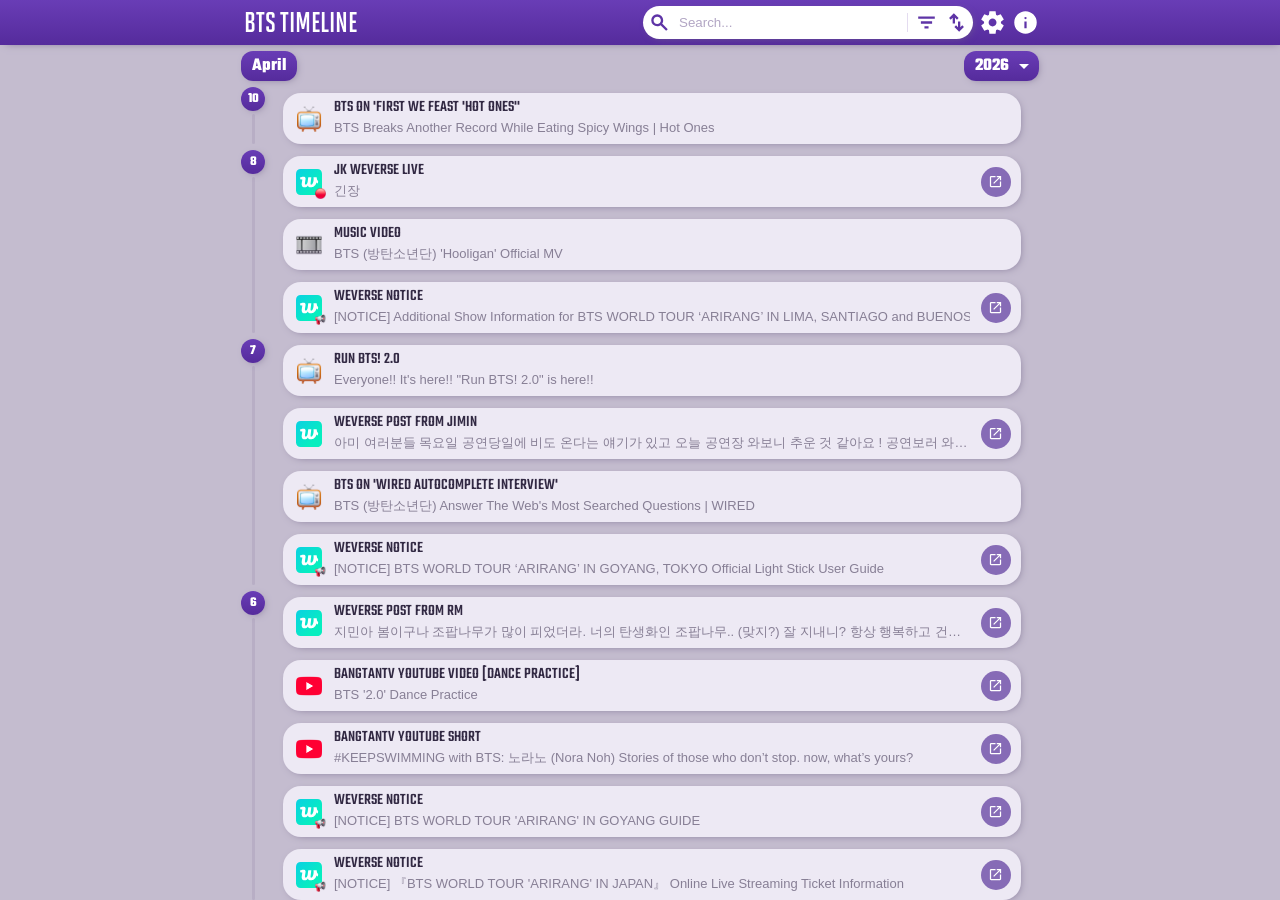
==== commit 092b4880: "Add files via upload" ====
--- a/index.html
+++ b/index.html
@@ -3,6 +3,7 @@
 <head>
     <meta charset="UTF-8">
     <meta name="viewport" content="width=device-width, initial-scale=1.0">
+    <link rel="icon" type="image/png" href="images/logo.png">
     <title>BTS Timeline</title>
     <link rel="stylesheet" href="style.css">
     <base target="_blank">
--- a/style.css
+++ b/style.css
@@ -3,8 +3,11 @@
             --background: #c4bccf;
             --header-bg: #5e34a6;
             --entry-bg: #dad5e3;
+            --entry-bg: #ede9f4;
             --entry-description: #322943;
             --shadow-on-bg: 2px 2px 8px -4px #73678a;
+            --filter-shadow-on-header: 1.5px 1.5px 3px #33136a;
+            --max-width: 810px;
         }
         :root:has(#theme-dark:checked){
             --background: #201d24;
@@ -12,6 +15,28 @@
             --entry-bg: #3c3b40;
             --entry-description: #f1eef6;
         }
+
+        /*SCROLLBAR ↓*/
+    ::-webkit-scrollbar {
+        width: 15px;
+        height: 0px;
+    }
+    
+    ::-webkit-scrollbar-track {
+        background-color: var(--background);
+
+    }
+    ::-webkit-scrollbar-thumb {
+        border: 3px solid var(--background);
+        background-color: var(--header-bg);
+        border-radius: 7.5px;
+        min-height: 30px;
+        
+    }
+    /* ::-webkit-scrollbar-thumb:hover {
+    } */
+    
+/*SCROLLBAR ↑*/
 
 
         *{
@@ -24,16 +49,17 @@
         }
         @font-face {
             font-family: btsfont;
-            src: url(fonnts.com-SolanoGothicMVB-Bd.ttf);
+            src: url(fonts/fonnts.com-SolanoGothicMVB-Bd.ttf);
         }
         @font-face {
             font-family: teko;
-            src: url(Teko-VariableFont_wght.ttf);
+            src: url(fonts/Teko-VariableFont_wght.ttf);
         }
         body{
             cursor: default;
             background: var(--background);
             overflow: hidden;
+            font-family: Arial, Helvetica, sans-serif;
             font-family: teko;
         }
         
@@ -53,27 +79,56 @@
         /*!HEADER W/ SEARCH*/
         header{
             background-color: var(--header-bg);
+            background: linear-gradient(#693db6, #552b9c);
             height: 45px;
             width: 100%;
-            position: fixed;
+            position: sticky;
             top: 0;left: 0;right: 0;
-            z-index: 999;
+            z-index: 999; 
+            box-shadow: var(--shadow-on-bg);
+            display: flex;
+            justify-content: center;
+        }
+        header .max-width{
             display: flex;
             justify-content: space-between;
             align-items: center;
+            max-width: var(--max-width);
+            position: relative;
+            width: 100%;
         }
         h1{
             font-family: btsfont;
             color: white;
             font-size: 27px;
-            width: 133px;
+            width: fit-content;
             text-align: center;
+            margin-left: 9px;
+        }
+
+        h1:hover{
+            
+            text-shadow: var(--filter-shadow-on-header);
         }
         main{
+            overflow-y: auto;
+            height: calc(100vh - 45px);
+            display: flex;
+            justify-content: center;
+            width: 100%;
+        }
+        main .max-width{
             position: relative;
             top: 45px;
-            overflow: auto;
+            top: 100px;
+            top: 0;
             height: calc(100vh - 45px);
+            height: 100%;
+            display: flex;
+            flex-direction: column;
+            align-items: center;
+            width: 100%;
+            max-width: var(--max-width);
         }
         .menu-btn{
             cursor: pointer;
@@ -87,7 +142,7 @@
         }
         .settings-btn{
             position: absolute;
-            right: 3px;
+            right: 36px;
 
             cursor: pointer;
             width: 33px;
@@ -98,6 +153,24 @@
             background-size: 81%;
             background-image: url(images/settings_24dp_FFFFFF_FILL1_wght400_GRAD0_opsz24.svg);
         }
+        .info-btn{
+            position: absolute;
+            right: 3px;
+
+            cursor: pointer;
+            width: 33px;
+            height: 33px;
+            border-radius: 50%;
+            background-position: center;
+            background-repeat: no-repeat;
+            background-size: 81%;
+            background-image: url(images/info_24dp_FFFFFF_FILL1_wght400_GRAD0_opsz24.svg);
+
+        }
+        /* .settings-btn:hover, .info-btn:hover{
+            filter: drop-shadow( var(--filter-shadow-on-header));
+            
+        } */
         .settings{
             background-color: white;
             height: 300px;
@@ -195,22 +268,31 @@
         .search-filter-order{
             position: relative;
             top: 0;
-            right: 33px;
+            /* right: 33px; */
+            right: 66px;
             display: flex;
             flex-direction: row;
             align-items: center;
             margin: 6px;
-            z-index: 899;
+            z-index: 999;
             background-color: #7956b5;
             background-color: white;
             border-radius: 30px;
             max-width: 330px;
-            width: calc(100% - 169px);
+            width: calc(100% - 202px);
             min-width: 180px;
             z-index: 999;
             height: 33px;
             box-shadow: var(--shadow-on-bg);
-        }
+            transition-duration: 0s;
+          
+            
+        }
+
+        /* .search-filter-order:hover{
+            
+            filter: drop-shadow( var(--filter-shadow-on-header));
+        } */
         .search-filter-order span{
             display: block;
             width: 27px;
@@ -385,81 +467,206 @@
         }
 
 
-
+.scroll{
+    
+            display: flex;
+            flex-direction: column;
+            align-items: center;
+            box-sizing: border-box;
+            width: 100%;
+            /* overflow-y: auto;
+            height: calc(100vh - 45px); */
+            position: relative;
+}
 
         .timeline{
             display: flex;
+            /* flex-direction: column-reverse; */
+            flex-direction: column;
+            align-items: center;
+            /* padding-top: 51px; */
+            /* box-sizing: border-box; */
+            /* overflow-x: hidden;*/
+            /* overflow-y: auto;  */
+            /* position: relative; */
+            /* max-width: 700px; */
+            width: 100%;
+            /* padding-top: 45px; */
+            margin-top: -42px;
+        }
+        .month-overlay,
+        .day-overlay{
+            display: flex;
+            /* flex-direction: column-reverse; */
+            flex-direction: column;
+            width: 100%;
+            position: relative;
+            /* position: relative; */
+        }
+        /* .day-overlay{
+            margin-top: -30px;
+        } */
+         .day-overlay:last-child{
+            margin-bottom: 6px;
+         }
+        
+        .day-overlay::after{
+            content: "";
+            position: absolute;
+            width: 2.75px;
+            height: calc(100% - 33px);
+            background-color: #b8aec5;
+            left: 17.25px;
+            top: 33px;
+            border-radius: 3px;
+            
+        }
+
+        .month{
+            background-color: #5e34a6;
+            color: white;
+            position: sticky;
+            /* bottom: 462px; */
+            top: 6px;
+            width: fit-content;
+            padding: 1.5px 10.5px;
+            border-radius: 12px;
+            z-index: 950;
+            height: 30px;
+            box-sizing: border-box;
+            margin: 6px;
+            margin-bottom: 0;
+            box-shadow: var(--shadow-on-bg);
+                        background: linear-gradient(#693db6, #552b9c);
+                        font-size: 18px;
+
+        }
+        .day{
+            color: white;
+            text-align: center;
+            position: sticky;
+            top: 42px;
+            /* top: 0; */
+            margin: 6px;
+            margin-left: 6px;
+            width: 24px;
+            height: 15px;
+            line-height: 24px;
+            box-sizing: border-box;
+            margin-bottom: 12px;
+            /* height: 0; */
+            /* line-height: 24px; */
+            z-index: 900;
+            font-size: 13.5px;
+            /* transform: translateY(30px); */
+        }
+        .day::after{
+            content: "";
+            width: 24px;
+            height: 24px;
+            background-color: #5e34a6;            background: linear-gradient(#693db6, #552b9c);
+
+            position: absolute;
+            left: 0;
+            z-index: -1;
+            border-radius: 50%;
+            box-shadow: var(--shadow-on-bg);
+        }
+
+        /* :root:has(#newestfirst:checked) .timeline,
+        :root:has(#newestfirst:checked) .month-overlay,
+        :root:has(#newestfirst:checked) .day-overlay{
             flex-direction: column-reverse;
-            align-items: center;
-            padding-top: 51px;
-            box-sizing: border-box;
-            overflow-x: hidden;
-            overflow-y: auto;
-        }
-
-        :root:has(#newestfirst:checked) .timeline{
-            flex-direction: column-reverse;
-        }
-        :root:has(#oldestfirst:checked) .timeline{
+        }
+        :root:has(#oldestfirst:checked) .timeline,
+        :root:has(#oldestfirst:checked) .month-overlay,
+        :root:has(#oldestfirst:checked) .day-overlay{
             flex-direction: column;
-        }
-
-
-        .above-timeline{
+        } */
+
+
+        /* .above-timeline{
             width: 100%;
             height: 60px;
             z-index: 999;
-            /* background-image: linear-gradient( #b7a2d5, transparent);
-            background-color: var(--background); */
+
             position: fixed;
-        }
+        } */
 
 
 
 
         .year{
             background-color: var(--header-bg);
-            height: 36px;
-            width: fit-content;
+                        background: linear-gradient(#693db6, #552b9c);
+
+            height: 30px;
+            width: 75px;
             margin: 6px;
+            margin-left: calc(100% - 75px - 6px);
             color: white;
-            padding-left: 15px;
-            border-radius: 18px;
+            /* padding-left: 15px; */
             display: flex;
             justify-content: center;
             align-items: center;
-            position: fixed;
-            font-size: 15px;
+            font-size: 12px;
+            right: 0;
+            box-shadow: var(--shadow-on-bg);
+            font-weight: 800;
+
+
+            
+            position: sticky;
+            top: 6px;
+            padding: 1.5px 10.5px;
+            padding-right: 0;
+            border-radius: 12px;
+            z-index: 950;
+            box-sizing: border-box;
         }
         .year::after{
             content: "";
             position: relative;
             right: 0;
             background-image: url(images/arrow_drop_down_24dp_FFFFFF_FILL0_wght400_GRAD0_opsz24.svg);
-            width: 36px;
-            height: 36px;
+            width: 30px;
+            height: 30px;
             background-repeat: no-repeat;
             background-position: center;
+            background-size: 81%;
         }
 
         
         .year .overlay{
             max-height: 300px;
-            width: 150px;
-            position: absolute;
-            top: 30px;
+            width: 100%;
+            position: absolute;
+            top: 0px;
             display: none;
-            background-color: red;
+            /* display: block; */
+            right: 0;
+            padding-top: 30px;
+            border-radius: 12px 12px 0 0;
         }
         .year:hover .overlay{
             display: block;
         }
+        .year .overlay:hover{
+            display: block;
+        }
 
         .year .select-year{
             display: flex;
             flex-direction: column;
-            margin: 9px;
             background-color: white;
+            /* backdrop-filter: blur(3px); */
+            border-radius: 9px;
+        }
+
+        .year .select-year a{
+            text-decoration: none;
+            color: inherit;
+            display: block;
         }
 
         .year .select-year ol{
@@ -470,17 +677,44 @@
 
         .year .select-year ol li{
             list-style: none;
-            width: 100%;
-        }
-
-
-
+            background-color: #734ab8;
+            margin: 3px;
+            border-radius: 9px;
+            height: 22.5px;
+            line-height: 22.5px;
+            color: white;
+            font-size: 14px;
+            font-weight: 600;
+            padding-left: 7px;
+            box-sizing: border-box;
+            position: relative;
+        }
+        .year .select-year ol li::after{
+            content: "";
+            position: absolute;
+            right: 0;
+            top: 0;
+            background-image: url(images/arrow_forward_ios_24dp_FFFFFF_FILL0_wght600_GRAD0_opsz24.svg);
+            width: 22.5px;
+            height: 22.5px;
+            background-repeat: no-repeat;
+            background-position: center;
+            background-size: 50%;
+        }
+
+        .year .select-year ol li#selected-year{
+            background-color: #734ab8;
+            opacity: 0.3;
+        }
+
+
+/* 
         :root:has(#newestfirst:checked) .year .select-year ol{
             flex-direction: column;
         }
         :root:has(#oldestfirst:checked) .year .select-year ol{
             flex-direction: column-reverse;
-        }
+        } */
 
 
 
@@ -492,24 +726,39 @@
             width: 30px;
             background-color: rgb(255, 255, 255);
             color: var(--header-bg);
-            display: flex;
+            display: none;
             justify-content: center;
             align-items: center;
             top: 18px;
         }
-        .timeline li{
+
+        :root:has(#showtime:checked) time{
+            display: flex;
+        }
+        :root:has(#hidetime:checked) time{
+            display: none;
+        }
+
+
+        .timeline .entry-overlay{
             display: flex;
             width: 100%;
             animation-name: entryfadein;
             animation-duration: 0.5s;
             animation-timing-function: ease;
-            max-width: 700px;
                 height: fit-content;
                 display: none;
-                padding: 6px 30px 6px 60px;
+                padding: 6px 24px 6px 48px;
                 box-sizing: border-box;
                 position: relative;
 
+        }
+.entry-overlay:nth-child(2){
+    padding-top: 0px;
+    margin-top: -21px;
+}
+        .entry-overlay:last-child{
+            padding-bottom: 0;
         }
         @keyframes entryfadein {
             0%{
@@ -522,7 +771,7 @@
             }
         }
 
-        article{
+        article.entry{
             background-color: var(--entry-bg);
             height: fit-content;
             min-height: 51px;
@@ -553,6 +802,8 @@
     background-size: 50%;
     flex-shrink: 0;
     position: relative;
+    
+    /* visibility: hidden; */
         }
         .icon::after{
             content: "";
@@ -565,13 +816,16 @@
     background-position: center;
     background-repeat: no-repeat;
     background-size: 63%;
-    background-color: #dad5e3;
+    /* background-color: #dad5e3; */
     display: none;
         }
-        article:hover .icon::after{
+        /* article:hover .icon::after{
 background-color: #ece8f3;
-        }
-.music .icon{ background-image: url(images/icons/music.png); }
+        } */
+
+
+
+/* .music .icon{ background-image: url(images/icons/music.png); }
 .filmography .icon{ background-image: url(images/icons/tv.png); }
 .radio .icon{ background-image: url(images/icons/radio.png); }
 .dvd .icon{ background-image: url(images/icons/dvd.png); }
@@ -587,6 +841,30 @@
 .tiktok .icon{ background-image: url(images/icons/social-media/tiktok.png);}
 
 .musicshow .icon{ background-image: url(images/icons/tv.png); }
+
+ */
+.music .icon.loaded{ background-image: url(images/icons/music.png); }
+.filmography .icon.loaded{ background-image: url(images/icons/tv.png); }
+.radio .icon.loaded{ background-image: url(images/icons/radio.png); }
+.dvd .icon.loaded{ background-image: url(images/icons/dvd.png); }
+.video .icon.loaded{ background-image: url(images/icons/video.png); }
+
+.youtube .icon.loaded{ background-image: url(images/icons/social-media/youtube.png); }
+.bangtanblog .icon.loaded{ background-image: url(images/icons/social-media/tistory.png); }
+.weverse .icon.loaded{ background-image: url(images/icons/social-media/weverse.svg); }
+.twitter .icon.loaded{ background-image: url(images/icons/social-media/twitter.png); }
+.facebook .icon.loaded{ background-image: url(images/icons/social-media/facebook.png); }
+.vlive .icon.loaded{ background-image: url(images/icons/social-media/vlive.png);}
+.stationhead .icon.loaded{ background-image: url(images/icons/social-media/stationhead.jpg);}
+.tiktok .icon.loaded{ background-image: url(images/icons/social-media/tiktok.png);}
+
+.musicshow .icon.loaded{ background-image: url(images/icons/tv.png); }
+
+
+
+
+
+
 
 /* .musicshow .icon::after{
     display: block;
@@ -699,7 +977,7 @@
         }
 
 
-        .timeline li a{
+        .entry a{
             width: 30px;
             height: 30px;
             margin: 10.5px;
@@ -714,7 +992,7 @@
             background-color: #866bb6;
             background-image: url(images/open_in_new_24dp_FFFFFF_FILL1_wght400_GRAD0_opsz24.svg);
         }
-        .timeline li a:hover{
+        .entry a:hover{
             background-color: var(--header-bg);
         }
 
@@ -765,3 +1043,13 @@
     background-size: 80%;
     background-image: url(images/icons/music.png);
 }
+
+/* 
+@media (min-width: 900px){
+    .search-filter-order{
+            position: absolute;
+            margin: 6px calc(50% - 260px);
+            width: 510px;
+            max-width: 510px;
+            }
+} */
